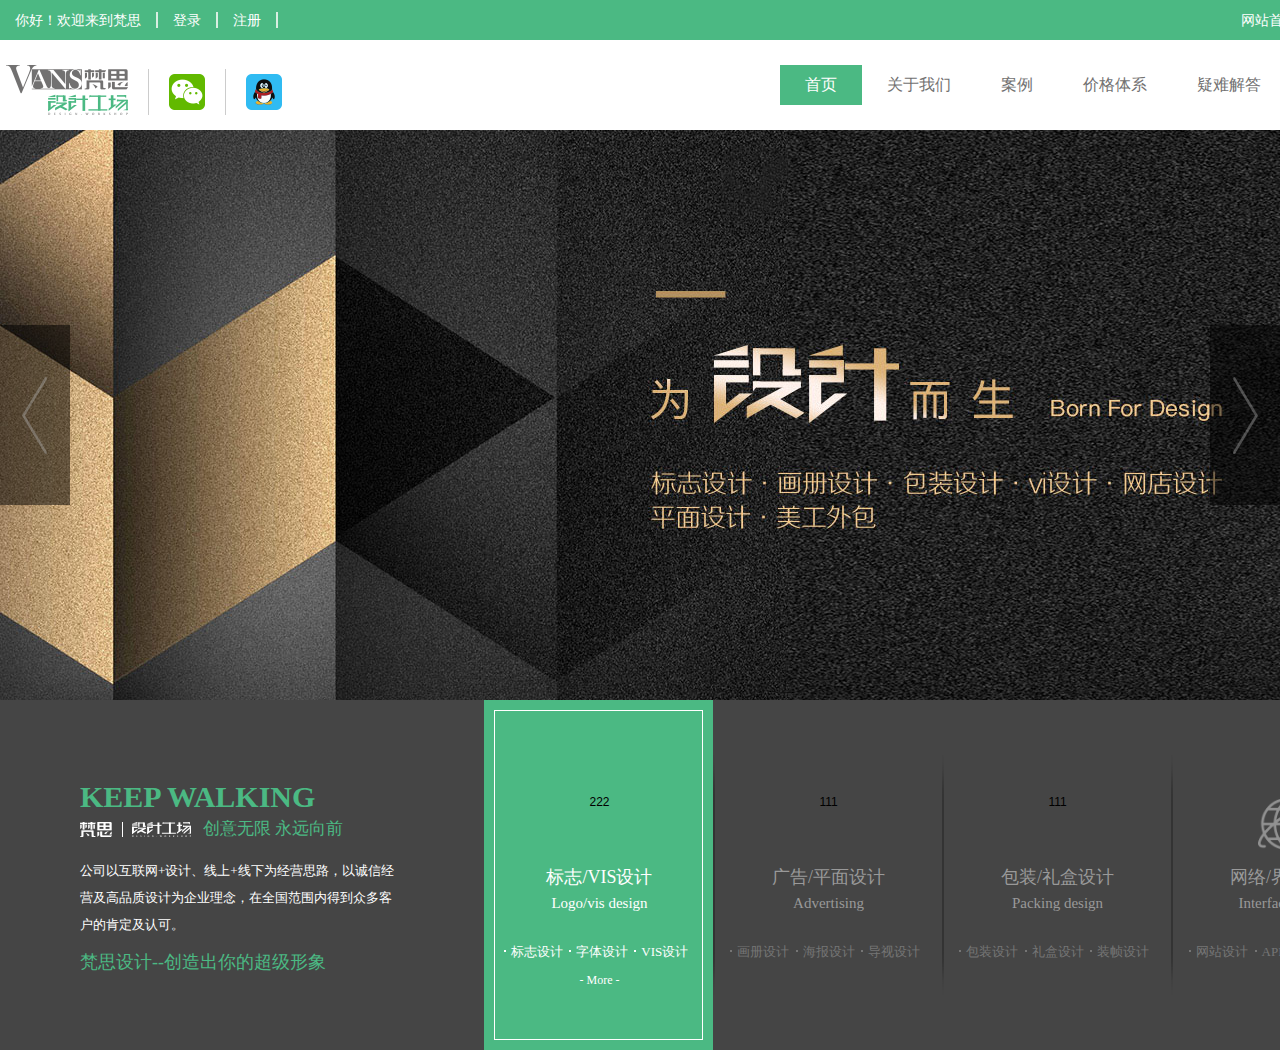
==== index.html @ ad7ba292 "2018-4-20" ====
<!DOCTYPE html>
<html lang="en">
<head>
	<meta charset="UTF-8">
	<meta name="description" content="">
	<meta name="keywords" content="">
	<meta name="author" content="云端科技 www.yunduancn.com">
	<title>梵思</title>
	<link rel="stylesheet" href="css/minireset.min.css">
	<link rel="stylesheet" href="css/font-awesome.min.css">
	<link rel="stylesheet" href="css/animate.css">
	<link rel="stylesheet" href="css/main.css">
	<script src="js/jquery-1.7.1.min.js"></script>
	<script src="js/jquery.SuperSlide.2.1.1.js"></script>
</head>
<body>
	<div class="header">
		<div class="top_bar">
			<div class="center">
				<div class="top_bar_left">
					<span>你好！欢迎来到梵思</span>
					<a href="">登录</a>
					<a href="">注册</a>
				</div>
				<div class="top_bar_right">
					<a href="">网站首页</a>
					<a href="">企业会员</a>
				</div>
			</div>
		</div>
		<div class="center" style="position: relative; overflow: visible;">
			<a href="" class="logo"></a>
			<a href="" class="contact_btn contact_weixin"><i style="background-position: -41px 0px;"></i></a>
			<div class="weixin_qrcode">
				<div class="qr_box">
					<img src="images/qr1.jpg" alt="">
					<span>微信客服</span>
				</div>
				<div class="qr_box" style="border: 0;">
					<img src="images/qr2.jpg" alt="">
					<span>官方公众号</span>
				</div>
			</div>
			<a href="tencent://message/?uin=0000000000&Site=我是中文&Menu=yes" class="contact_btn"><i style="background-position: 0px 0px;"></i></a>
			<ul class="menu">
				<li class="fir_item menu_on">
					<a href="" class="fir_link">首页</a>
					<ul class="sec_menu">
						<li class="sec_item">
							<a href="" class="sec_link">aaaa</a>
						</li>
						<li class="sec_item">
							<a href="" class="sec_link">aaaa</a>
						</li>
						<li class="sec_item">
							<a href="" class="sec_link">aaaa</a>
						</li>
						<li class="sec_item">
							<a href="" class="sec_link">aaaa</a>
						</li>
					</ul>
				</li>
				<li class="fir_item">
					<a href="" class="fir_link">关于我们</a>
					<ul class="sec_menu">
						<li class="sec_item">
							<a href="" class="sec_link">bbbb</a>
						</li>
						<li class="sec_item">
							<a href="" class="sec_link">bbbb</a>
						</li>
						<li class="sec_item">
							<a href="" class="sec_link">bbbb</a>
						</li>
						<li class="sec_item">
							<a href="" class="sec_link">bbbb</a>
						</li>
					</ul>
				</li>
				<li class="fir_item">
					<a href="" class="fir_link">案例</a>
					<ul class="sec_menu">
						<li class="sec_item">
							<a href="" class="sec_link">cccc</a>
						</li>
						<li class="sec_item">
							<a href="" class="sec_link">cccc</a>
						</li>
						<li class="sec_item">
							<a href="" class="sec_link">cccc</a>
						</li>
						<li class="sec_item">
							<a href="" class="sec_link">cccc</a>
						</li>
					</ul>
				</li>
				<li class="fir_item">
					<a href="" class="fir_link">价格体系</a>
					<ul class="sec_menu">
						<li class="sec_item">
							<a href="" class="sec_link">dddd</a>
						</li>
						<li class="sec_item">
							<a href="" class="sec_link">dddd</a>
						</li>
						<li class="sec_item">
							<a href="" class="sec_link">dddd</a>
						</li>
						<li class="sec_item">
							<a href="" class="sec_link">dddd</a>
						</li>
					</ul>
				</li>
				<li class="fir_item">
					<a href="" class="fir_link">疑难解答</a>
					<ul class="sec_menu">
						<li class="sec_item">
							<a href="" class="sec_link">eeee</a>
						</li>
						<li class="sec_item">
							<a href="" class="sec_link">eeee</a>
						</li>
						<li class="sec_item">
							<a href="" class="sec_link">eeee</a>
						</li>
						<li class="sec_item">
							<a href="" class="sec_link">eeee</a>
						</li>
					</ul>
				</li>
				<li class="fir_item">
					<a href="" class="fir_link">联系我们</a>
					<ul class="sec_menu">
						<li class="sec_item">
							<a href="" class="sec_link">ffff</a>
						</li>
						<li class="sec_item">
							<a href="" class="sec_link">ffff</a>
						</li>
						<li class="sec_item">
							<a href="" class="sec_link">ffff</a>
						</li>
						<li class="sec_item">
							<a href="" class="sec_link">ffff</a>
						</li>
					</ul>
				</li>
			</ul>
			<div class="back"></div>
		</div>
	</div>



	<div class="banner">
		<ul class="banner_slide">
			<li><a href="" style="background-image: url(images/banner1.jpg);"></a></li>
			<li><a href="" style="background-image: url(images/banner1.jpg);"></a></li>
			<li><a href="" style="background-image: url(images/banner1.jpg);"></a></li>
		</ul>
		<div class="banner_left"></div>
		<div class="banner_right"></div>
		<script>
			$('.banner').slide({
				mainCell: '.banner_slide',
				effect: 'leftLoop',
				autoPlay: true,
				prevCell: '.banner_left',
				nextCell: '.banner_right'
			})
		</script>
	</div>



	<div class="keep_walking">
		<div class="center">
			<div class="keep_walking_text">
				<div class="t1">KEEP WALKING</div>
				<img src="images/logo_small.png" alt="" class="t2">
				<div class="t3">创意无限 永远向前</div>
				<div class="t4">公司以互联网+设计、线上+线下为经营思路，以诚信经营及高品质设计为企业理念，在全国范围内得到众多客户的肯定及认可。</div>
				<div class="t5">梵思设计--创造出你的超级形象</div>
			</div>
			<ul class="four_card">
				<div class="border"></div>
				<li class="fc_on">
					<!-- icon1 放默认图标，icon2 放鼠标经过时候的图标 -->
					<div class="icon1">111</div>
					<div class="icon2">222</div>
					<div class="title_c">标志/VIS设计</div>
					<div class="title_e">Logo/vis design</div>
					<span class="text">标志设计</span>
					<span class="text">字体设计</span>
					<span class="text">VIS设计</span>
					<a href="" class="more">- More -</a>
				</li>
				<div class="border"></div>
				<li>
					<div class="icon1">111</div>
					<div class="icon2">222</div>
					<div class="title_c">广告/平面设计</div>
					<div class="title_e">Advertising</div>
					<span class="text">画册设计</span>
					<span class="text">海报设计</span>
					<span class="text">导视设计</span>
					<a href="" class="more">- More -</a>
				</li>
				<div class="border"></div>
				<li>
					<div class="icon1">111</div>
					<div class="icon2">222</div>
					<div class="title_c">包装/礼盒设计</div>
					<div class="title_e">Packing design</div>
					<span class="text">包装设计</span>
					<span class="text">礼盒设计</span>
					<span class="text">装帧设计</span>
					<a href="" class="more">- More -</a>
				</li>
				<div class="border"></div>
				<li>
					<div class="icon1" style="background-image: url(images/i4.png);"></div>
					<div class="icon2">222</div>
					<div class="title_c">网络/界面设计</div>
					<div class="title_e">Interface design</div>
					<span class="text">网站设计</span>
					<span class="text">APP设计</span>
					<span class="text">电商设计</span>
					<a href="" class="more">- More -</a>
				</li>
			</ul>
			<div class="fc_back">
				<div class="border_box"></div>
			</div>
			<script>
				function fcBack(){
					var backLeft = $('.fc_on').position().left-2;
					$('.fc_back').css({
						'left': backLeft
					});
					$('.fc_on').children('.icon1').css('display', 'none');
					$('.fc_on').children('.icon2').css('display', 'block');
					$('.fc_on').children('.text').addClass('text1').removeClass('text')
					$('.fc_on').children('.title_c,.title_e,.text1').css('color', '#fff');
				}
				$(document).ready(function() {
					fcBack();
					$('.four_card').children('li').hover(function() {
						var thisLeft = $(this).position().left-2;
						$('.fc_back').css('left', thisLeft);


						// 找到最初，去掉more
						$('.fc_on').children('.more').css('display', 'none');
						// 为当前添加more
						$(this).children('.more').addClass('animated fadeInUp').css('display', 'block');


						if ($(this).hasClass('fc_on')) {
						} else { //如果当前不是最初
							$('.fc_on').children('.text1').addClass('text').removeClass('text1');
							$('.fc_on').children('.title_c,.title_e,.text').css('color', '#999999');
							$(this).children('.text1').addClass('text').removeClass('text1');
							$(this).children('.title_c,.title_e,.text').css('color', '#fff');
							$('.fc_on').children('.icon1').css('display', 'block');
							$('.fc_on').children('.icon2').css('display', 'none');
							$(this).children('.icon1').css('display', 'none');
							$(this).children('.icon2').css('display', 'block');
						}

					}, function() {
						$(this).children('.more').css('display', 'none');
						$('.fc_on').children('.more').css('display', 'block');
						if ($(this).hasClass('fc_on')) {
						} else {
							$('.fc_on').children('.title_c,.title_e,.text').css('color', '#fff');
							$(this).children('.title_c,.title_e,.text').css('color', '#999999');
							$('.fc_on').children('.text').addClass('text1').removeClass('text')
							$(this).children('.text1').addClass('text').removeClass('text1');
						}
						$(this).children('.icon1').css('display', 'block');
						$(this).children('.icon2').css('display', 'none');
						fcBack();
					});
				});
			</script>
		</div>
	</div>





	<div class="center">
		<ul class="case">
			<li></li>
		</ul>
	</div>
	<script src="js/main.js"></script>
</body>
</html>
---- css/minireset.min.css ----
/*! minireset.css v0.0.3 | MIT License | github.com/jgthms/minireset.css */html,body,p,ol,ul,li,dl,dt,dd,blockquote,figure,fieldset,legend,textarea,pre,iframe,hr,h1,h2,h3,h4,h5,h6{margin:0;padding:0}h1,h2,h3,h4,h5,h6{font-size:100%;font-weight:normal}ul{list-style:none}button,input,select,textarea{margin:0}html{box-sizing:border-box}*,*:before,*:after{box-sizing:inherit}img,embed,iframe,object,audio,video{height:auto;max-width:100%}iframe{border:0}table{border-collapse:collapse;border-spacing:0}td,th{padding:0;text-align:left}
a {
	text-decoration: none;
	cursor: pointer;
}
input,button {
	border: 0;
	outline: none;
}
*{
	box-sizing: content-box;
}
body {
	font-family: 'Arial','Microsoft YaHei';
}
---- css/main.css ----
@charset "UTF-8";
@font-face {
  font-family: pingfang;
  src: url("../fonts/苹方黑体-准-简.ttf"); }

.center {
  width: 1400px;
  margin: 0 auto;
  overflow: hidden; }

.header {
  height: 130px; }
  .header .top_bar {
    width: 100%;
    overflow: hidden;
    background-color: #4bb983; }
    .header .top_bar .top_bar_left {
      font-size: 0;
      float: left; }
      .header .top_bar .top_bar_left span, .header .top_bar .top_bar_left a {
        font-size: 14px;
        line-height: 40px;
        color: #fff;
        padding: 0 15px;
        border-right: 2px solid #d9eee2; }
    .header .top_bar .top_bar_right {
      font-size: 0;
      float: right; }
      .header .top_bar .top_bar_right a {
        font-size: 14px;
        line-height: 40px;
        color: #fff;
        padding: 0 15px;
        border-left: 2px solid #d9eee2; }
        .header .top_bar .top_bar_right a:first-child {
          border-left: 0; }
  .header .logo {
    display: block;
    width: 122px;
    height: 50px;
    float: left;
    background-image: url(../images/logo.png);
    background-position: center 0;
    background-size: 100%;
    background-repeat: no-repeat;
    margin: 25px 20px 0 6px; }
  .header .contact_btn {
    display: block;
    float: left;
    width: 36px;
    height: 36px;
    padding: 5px 20px;
    border-left: 1px solid #cccccc;
    margin-top: 29px; }
    .header .contact_btn i {
      display: block;
      width: 36px;
      height: 36px;
      background-image: url(../images/header.png); }
  .header .weixin_qrcode {
    display: none;
    position: absolute;
    top: 105px;
    left: 169px;
    width: 314px;
    height: 180px;
    background-color: rgba(0, 0, 0, 0.3);
    overflow: hidden;
    z-index: 1; }
    .header .weixin_qrcode .qr_box {
      float: left;
      width: 126px;
      height: 165px;
      padding: 15px 15px 0;
      border-right: 1px solid #737373; }
      .header .weixin_qrcode .qr_box img {
        width: 126px;
        height: 126px;
        display: block; }
      .header .weixin_qrcode .qr_box span {
        display: block;
        width: 100%;
        height: 40px;
        font-size: 16px;
        line-height: 40px;
        color: #fff;
        text-align: center; }
  .header .menu {
    float: right;
    margin-top: 25px; }
    .header .menu .fir_item {
      float: left;
      position: relative;
      padding-bottom: 25px; }
      .header .menu .fir_item .fir_link {
        font-family: pingfang;
        display: block;
        padding: 0 25px;
        height: 40px;
        line-height: 40px;
        font-size: 16px;
        color: #727171;
        transition: all 0.3s; }
      .header .menu .fir_item .sec_menu {
        display: none;
        position: absolute;
        margin-top: 25px;
        height: 52px;
        background-color: rgba(89, 89, 89, 0.8);
        text-align: center;
        z-index: 1; }
        .header .menu .fir_item .sec_menu .sec_item {
          display: inline; }
          .header .menu .fir_item .sec_menu .sec_item .sec_link {
            font-family: pingfang;
            font-size: 14px;
            line-height: 52px;
            color: #fff;
            padding: 0 15px;
            transition: all 0.3s; }
            .header .menu .fir_item .sec_menu .sec_item .sec_link:hover {
              color: #4bb983; }
      .header .menu .fir_item:hover .sec_menu {
        display: block; }
    .header .menu .menu_on .fir_link {
      color: #fff;
      transition: all 0.3s; }
  .header .back {
    position: absolute;
    height: 40px;
    top: 25px;
    z-index: -1;
    background-color: #4bb983;
    transition: all 0.3s; }

.banner {
  width: 100%;
  position: relative;
  height: 570px; }
  .banner a {
    display: block;
    width: 100%;
    height: 570px;
    background-position: center 0;
    background-repeat: no-repeat; }
  .banner .banner_left, .banner .banner_right {
    width: 70px;
    height: 180px;
    background-image: url(../images/banner_arrows.png);
    position: absolute;
    top: 195px;
    cursor: pointer; }
  .banner .banner_left {
    background-position: 0px 0px;
    left: 0; }
    .banner .banner_left:hover {
      background-position: -75px 0px; }
  .banner .banner_right {
    background-position: -150px 0px;
    right: 0; }
    .banner .banner_right:hover {
      background-position: -225px 0px; }

.keep_walking {
  width: 100%;
  height: 350px;
  background-color: #333333; }
  .keep_walking .center {
    height: 350px;
    background-color: #454545;
    position: relative; }
    .keep_walking .center .keep_walking_text {
      width: 322px;
      padding: 0 80px;
      height: 100%;
      overflow: hidden;
      float: left; }
      .keep_walking .center .keep_walking_text .t1 {
        font-size: 30px;
        color: #4bb983;
        font-family: pingfang;
        font-weight: bold;
        line-height: 32px;
        margin-top: 81px;
        float: left; }
      .keep_walking .center .keep_walking_text .t2 {
        display: block;
        float: left;
        margin-top: 9px;
        width: 111px;
        height: 15px; }
      .keep_walking .center .keep_walking_text .t3 {
        float: left;
        font-size: 17px;
        margin: 7px 0 0 12px;
        color: #4bb983;
        font-family: pingfang;
        line-height: 17px; }
      .keep_walking .center .keep_walking_text .t4 {
        float: left;
        font-family: pingfang;
        font-size: 13px;
        line-height: 27px;
        color: #fff;
        margin-top: 20px; }
      .keep_walking .center .keep_walking_text .t5 {
        float: left;
        font-size: 18px;
        line-height: 18px;
        color: #4bb983;
        font-family: pingfang;
        margin-top: 15px; }
    .keep_walking .center .four_card {
      float: right; }
      .keep_walking .center .four_card .border {
        width: 2px;
        height: 350px;
        float: left;
        background: url(../images/border.png) 0 center no-repeat; }
      .keep_walking .center .four_card li {
        float: left;
        height: 350px;
        width: 227px;
        padding-left: 2px;
        margin-left: -2px;
        text-align: center;
        overflow: hidden;
        position: relative;
        z-index: 1;
        transition: all 0.3s; }
        .keep_walking .center .four_card li .icon1 {
          display: block;
          width: 58px;
          height: 58px;
          margin: 95px auto 0;
          background-size: 58px;
          background-repeat: no-repeat;
          background-position: center; }
        .keep_walking .center .four_card li .icon2 {
          display: none;
          width: 58px;
          height: 58px;
          margin: 95px auto 0;
          background-size: 58px;
          background-repeat: no-repeat;
          background-position: center; }
        .keep_walking .center .four_card li .title_c {
          font-family: pingfang;
          font-size: 18px;
          line-height: 18px;
          margin-top: 15px;
          text-align: center;
          color: #999999;
          transition: all 0.3s; }
        .keep_walking .center .four_card li .title_e {
          font-family: pingfang;
          font-size: 15px;
          line-height: 15px;
          margin-top: 10px;
          text-align: center;
          color: #999999;
          transition: all 0.3s; }
        .keep_walking .center .four_card li .text {
          display: inline-block;
          padding: 0 5px;
          color: #757575;
          font-family: pingfang;
          font-size: 13px;
          line-height: 13px;
          margin-top: 34px;
          position: relative;
          transition: all 0.3s; }
          .keep_walking .center .four_card li .text:before {
            content: '';
            position: absolute;
            width: 2px;
            height: 2px;
            background-color: #757575;
            top: 5px;
            left: -2px;
            transition: all 0.3s; }
        .keep_walking .center .four_card li .text1 {
          display: inline-block;
          padding: 0 5px;
          color: #757575;
          font-family: pingfang;
          font-size: 13px;
          line-height: 13px;
          margin-top: 34px;
          position: relative;
          transition: all 0.3s; }
          .keep_walking .center .four_card li .text1:before {
            content: '';
            position: absolute;
            width: 2px;
            height: 2px;
            background-color: #fff;
            top: 5px;
            left: -2px;
            transition: all 0.3s; }
        .keep_walking .center .four_card li .more {
          display: none;
          font-family: pingfang;
          font-size: 12px;
          line-height: 12px;
          color: #fff;
          margin-top: 15px;
          position: relative;
          z-index: 2; }
        .keep_walking .center .four_card li:hover {
          background-image: none; }
          .keep_walking .center .four_card li:hover .title_c, .keep_walking .center .four_card li:hover .title_e, .keep_walking .center .four_card li:hover .text {
            color: #fff; }
          .keep_walking .center .four_card li:hover .text:before {
            background-color: #fff; }
      .keep_walking .center .four_card .fc_on .icon1 {
        display: none; }
      .keep_walking .center .four_card .fc_on .icon2 {
        display: block; }
      .keep_walking .center .four_card .fc_on .more {
        display: block; }
    .keep_walking .center .fc_back {
      position: absolute;
      width: 229px;
      top: 0;
      height: 350px;
      background-color: #4bb983;
      z-index: 0;
      transition: all 0.3s; }
      .keep_walking .center .fc_back .border_box {
        width: 207px;
        height: 328px;
        position: absolute;
        top: 10px;
        left: 10px;
        border: 1px solid #fff;
        transition: all 0.3s;
        z-index: 1; }
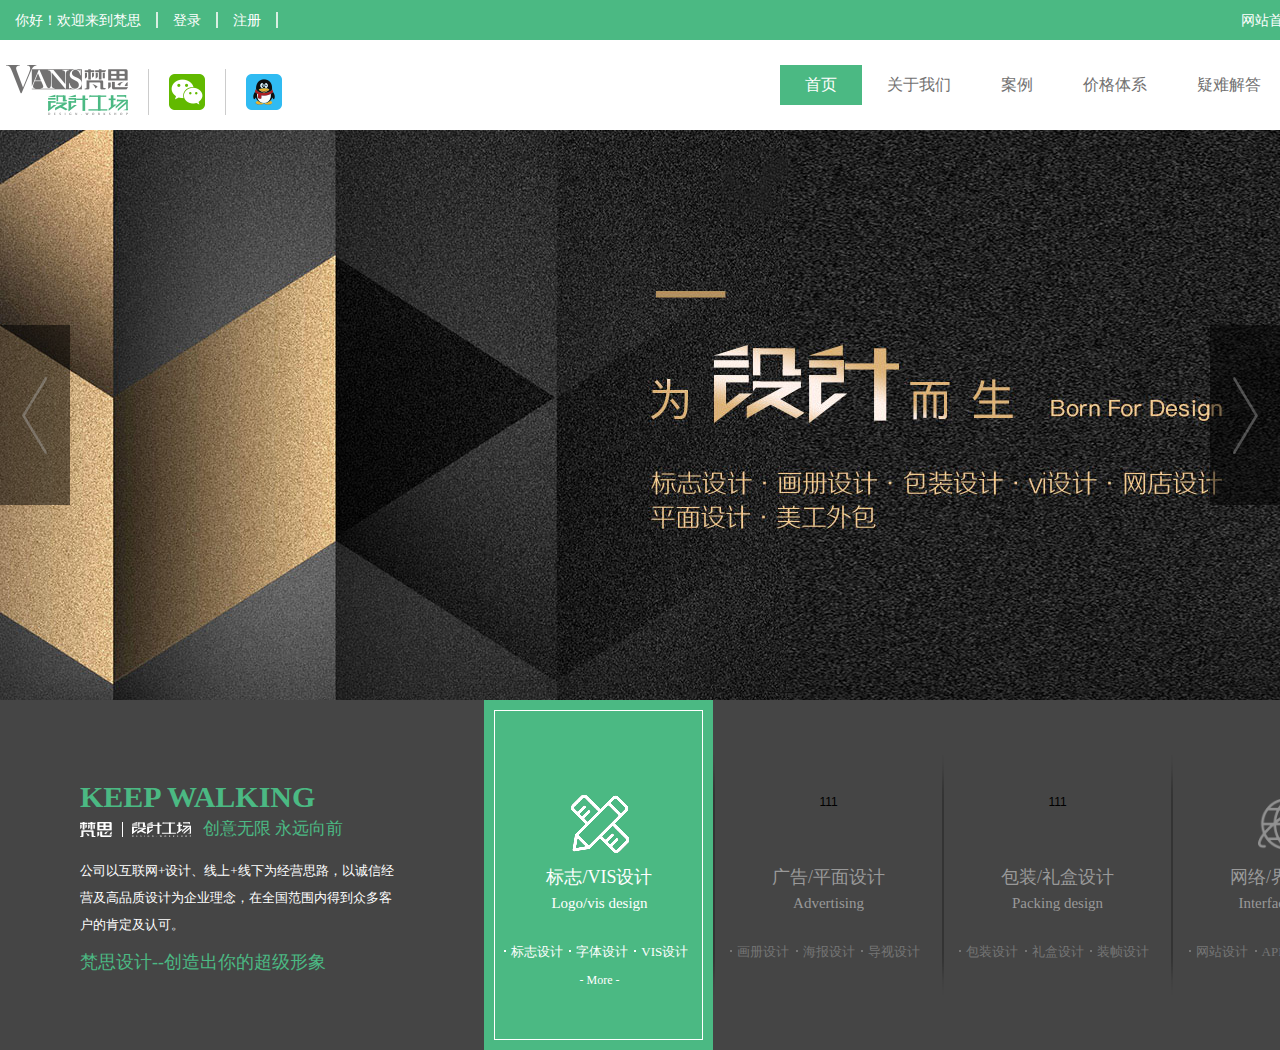
==== commit 3ee8ea30: "2018-4-20" ====
--- a/index.html
+++ b/index.html
@@ -187,7 +187,7 @@
 				<li class="fc_on">
 					<!-- icon1 放默认图标，icon2 放鼠标经过时候的图标 -->
 					<div class="icon1">111</div>
-					<div class="icon2">222</div>
+					<div class="icon2" style="background-image: url(images/i1Hover.png);"></div>
 					<div class="title_c">标志/VIS设计</div>
 					<div class="title_e">Logo/vis design</div>
 					<span class="text">标志设计</span>
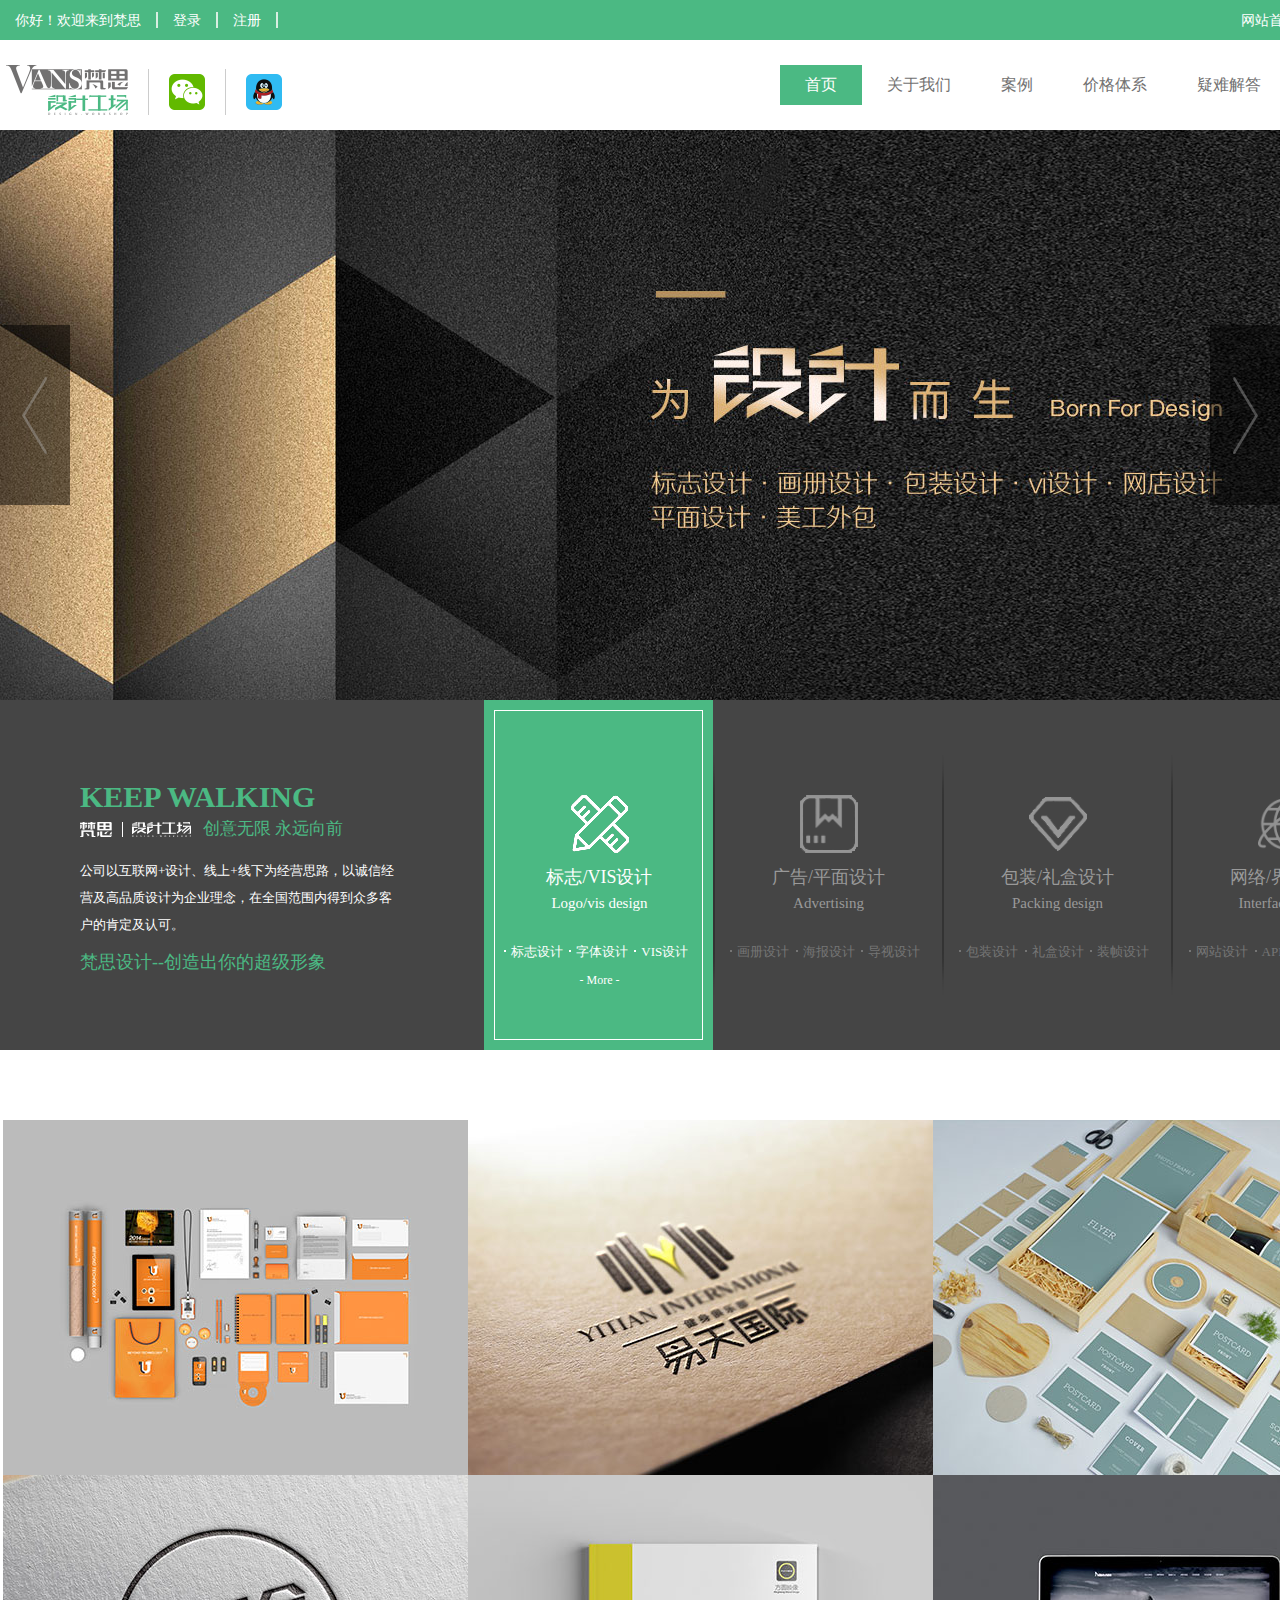
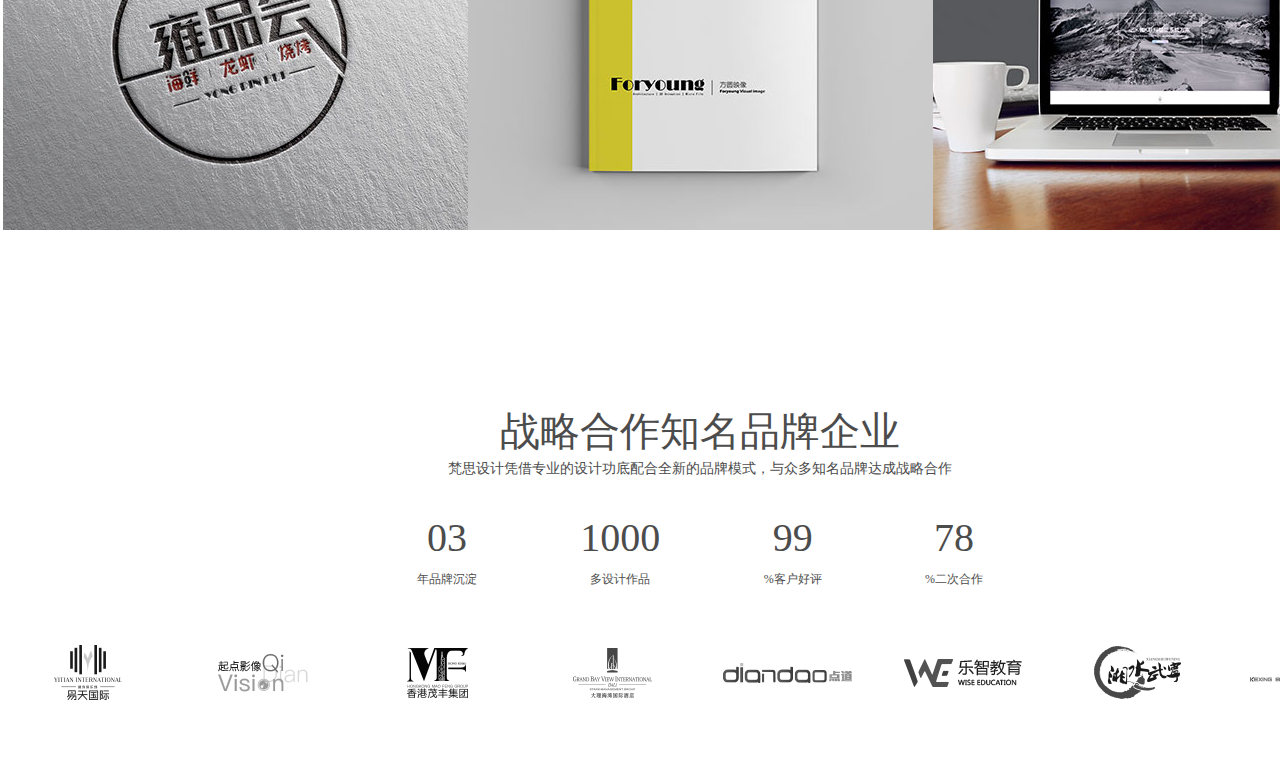
==== commit 72da186b: "2018-4-20" ====
--- a/index.html
+++ b/index.html
@@ -186,7 +186,7 @@
 				<div class="border"></div>
 				<li class="fc_on">
 					<!-- icon1 放默认图标，icon2 放鼠标经过时候的图标 -->
-					<div class="icon1">111</div>
+					<div class="icon1" style="background-image: url(images/i1.png);"></div>
 					<div class="icon2" style="background-image: url(images/i1Hover.png);"></div>
 					<div class="title_c">标志/VIS设计</div>
 					<div class="title_e">Logo/vis design</div>
@@ -197,8 +197,8 @@
 				</li>
 				<div class="border"></div>
 				<li>
-					<div class="icon1">111</div>
-					<div class="icon2">222</div>
+					<div class="icon1" style="background-image: url(images/i2.png);"></div>
+					<div class="icon2" style="background-image: url(images/i2Hover.png);"></div>
 					<div class="title_c">广告/平面设计</div>
 					<div class="title_e">Advertising</div>
 					<span class="text">画册设计</span>
@@ -208,8 +208,8 @@
 				</li>
 				<div class="border"></div>
 				<li>
-					<div class="icon1">111</div>
-					<div class="icon2">222</div>
+					<div class="icon1" style="background-image: url(images/i3.png);"></div>
+					<div class="icon2" style="background-image: url(images/i3Hover.png);"></div>
 					<div class="title_c">包装/礼盒设计</div>
 					<div class="title_e">Packing design</div>
 					<span class="text">包装设计</span>
@@ -220,7 +220,7 @@
 				<div class="border"></div>
 				<li>
 					<div class="icon1" style="background-image: url(images/i4.png);"></div>
-					<div class="icon2">222</div>
+					<div class="icon2" style="background-image: url(images/i4Hover.png);"></div>
 					<div class="title_c">网络/界面设计</div>
 					<div class="title_e">Interface design</div>
 					<span class="text">网站设计</span>
@@ -293,9 +293,196 @@
 
 	<div class="center">
 		<ul class="case">
-			<li></li>
+			<li class="case_item">
+				<a href="" class="case_link" style="background-image: url(images/case1.jpg);"></a>
+				<div class="cover">
+					<div class="cover_logo" style="background-image: url(images/caseLogo2.png);"></div>
+					<ul class="tag_box">
+						<li><a href="">健身</a></li>
+						<li><a href="">现代</a></li>
+						<li><a href="">现代</a></li>
+						<li><a href="">LOGO</a></li>
+						<li><a href="">2017</a></li>
+					</ul>
+					<a href="" class="name">易天国际品牌LOGO设计</a>
+				</div>
+			</li>
+			<li class="case_item">
+				<a href="" class="case_link" style="background-image: url(images/case2.jpg);"></a>
+				<div class="cover">
+					<div class="cover_logo" style="background-image: url(images/caseLogo2.png);"></div>
+					<ul class="tag_box">
+						<li><a href="">健身</a></li>
+						<li><a href="">现代</a></li>
+						<li><a href="">LOGO</a></li>
+						<li><a href="">2017</a></li>
+					</ul>
+					<a href="" class="name">易天国际品牌LOGO设计</a>
+				</div>
+			</li>
+			<li class="case_item">
+				<a href="" class="case_link" style="background-image: url(images/case3.jpg);"></a>
+				<div class="cover">
+					<div class="cover_logo" style="background-image: url(images/caseLogo2.png);"></div>
+					<ul class="tag_box">
+						<li><a href="">健身</a></li>
+						<li><a href="">现代</a></li>
+						<li><a href="">LOGO</a></li>
+						<li><a href="">2017</a></li>
+					</ul>
+					<a href="" class="name">易天国际品牌LOGO设计</a>
+				</div>
+			</li>
+			<li class="case_item">
+				<a href="" class="case_link" style="background-image: url(images/case4.jpg);"></a>
+				<div class="cover">
+					<div class="cover_logo" style="background-image: url(images/caseLogo2.png);"></div>
+					<ul class="tag_box">
+						<li><a href="">健身</a></li>
+						<li><a href="">现代</a></li>
+						<li><a href="">LOGO</a></li>
+						<li><a href="">2017</a></li>
+					</ul>
+					<a href="" class="name">易天国际品牌LOGO设计</a>
+				</div>
+			</li>
+			<li class="case_item">
+				<a href="" class="case_link" style="background-image: url(images/case5.jpg);"></a>
+				<div class="cover">
+					<div class="cover_logo" style="background-image: url(images/caseLogo2.png);"></div>
+					<ul class="tag_box">
+						<li><a href="">健身</a></li>
+						<li><a href="">现代</a></li>
+						<li><a href="">LOGO</a></li>
+						<li><a href="">2017</a></li>
+					</ul>
+					<a href="" class="name">易天国际品牌LOGO设计</a>
+				</div>
+			</li>
+			<li class="case_item">
+				<a href="" class="case_link" style="background-image: url(images/case6.jpg);"></a>
+				<div class="cover">
+					<div class="cover_logo" style="background-image: url(images/caseLogo2.png);"></div>
+					<ul class="tag_box">
+						<li><a href="">健身</a></li>
+						<li><a href="">现代</a></li>
+						<li><a href="">LOGO</a></li>
+						<li><a href="">2017</a></li>
+					</ul>
+					<a href="" class="name">易天国际品牌LOGO设计</a>
+				</div>
+			</li>
 		</ul>
 	</div>
+	<script src="js/cover.js"></script>
+	<script>
+		$(document).ready(function(direction) {
+			var DIR_POS = {
+				left: {
+					top: '0',
+					left: '-100%'
+				},
+				right: {
+					top: '0',
+					left: '100%'
+				},
+				bottom: {
+					top: '100%',
+					left: '0'
+				},
+				top: {
+					top: '-100%',
+					left: '0'
+				}
+			};
+
+			$('.case_item').each(function () {
+				new MouseDirection(this, {
+					enter: function ($element, dir) {
+						//每次进入前先把.trans类移除掉，以免后面调整位置的时候也产生过渡效果
+						var $content = $element.find('.cover').removeClass('trans');
+
+						//调整位置
+						$content.css(DIR_POS[dir]);
+
+						//reflow
+						$content[0].offsetWidth;
+
+						//启用过渡
+						$content.addClass('trans');
+
+						//滑入
+						$content.css({left: '0', top: '0'});
+					},
+					leave: function ($element, dir) {
+						$element.find('.cover').css(DIR_POS[dir]);
+					}
+				});
+			});
+		});
+	</script>
+
+
+
+
+	<div class="center cooperation">
+		<div class="title_c">战略合作知名品牌企业</div>
+		<div class="title_sub">梵思设计凭借专业的设计功底配合全新的品牌模式，与众多知名品牌达成战略合作</div>
+		<ul class="num">
+			<li>
+				<div class="num_big">0<span class="counter">3</span></div>
+				<div class="num_title">年品牌沉淀</div>
+			</li>
+			<li>
+				<div class="num_big counter">1000</div>
+				<div class="num_title">多设计作品</div>
+			</li>
+			<li>
+				<div class="num_big counter">99</div>
+				<div class="num_title">%客户好评</div>
+			</li>
+			<li>
+				<div class="num_big counter">78</div>
+				<div class="num_title">%二次合作</div>
+			</li>
+		</ul>
+		<script src="js/jquery.countup.min.js"></script>
+		<script>
+			$('.counter').countUp({
+				time: 700
+			});
+		</script>
+		<ul class="cooperation_slide">
+			<li><a href="" style="background-image: url(images/l1.png);"></a></li>
+			<li><a href="" style="background-image: url(images/l2.png);"></a></li>
+			<li><a href="" style="background-image: url(images/l3.png);"></a></li>
+			<li><a href="" style="background-image: url(images/l4.png);"></a></li>
+			<li><a href="" style="background-image: url(images/l5.png);"></a></li>
+			<li><a href="" style="background-image: url(images/l6.png);"></a></li>
+			<li><a href="" style="background-image: url(images/l7.png);"></a></li>
+			<li><a href="" style="background-image: url(images/l8.png);"></a></li>
+			<li><a href="" style="background-image: url(images/l5.png);"></a></li>
+			<li><a href="" style="background-image: url(images/l6.png);"></a></li>
+		</ul>
+		<i class="cs_left fa fa-angle-left" aria-hidden="true"></i>
+		<i class="cs_right fa fa-angle-right" aria-hidden="true"></i>
+		<script>
+			$('.cooperation').slide({
+				mainCell: '.cooperation_slide',
+				effect: 'leftLoop',
+				autoPlay: true,
+				vis: 8,
+				prevCell: '.cs_left',
+				nextCell: '.cs_right'
+			})
+		</script>
+	</div>
+
+
+
+
+
+
 	<script src="js/main.js"></script>
 </body>
 </html>--- a/css/main.css
+++ b/css/main.css
@@ -336,3 +336,150 @@
         border: 1px solid #fff;
         transition: all 0.3s;
         z-index: 1; }
+
+.trans {
+  transition: all .3s;
+  backface-visibility: hidden; }
+
+.case {
+  width: 1395px;
+  height: 710px;
+  margin: 70px auto; }
+  .case .case_item {
+    width: 465px;
+    height: 355px;
+    float: left;
+    position: relative;
+    overflow: hidden; }
+    .case .case_item .case_link {
+      display: block;
+      width: 465px;
+      height: 355px;
+      background-size: 465px 355px;
+      background-repeat: no-repeat;
+      background-position: center;
+      position: relative;
+      z-index: 0; }
+    .case .case_item .cover {
+      position: absolute;
+      z-index: 1;
+      top: -100%;
+      left: -100%;
+      display: block;
+      width: 465px;
+      height: 355px;
+      background-color: rgba(0, 0, 0, 0.4); }
+      .case .case_item .cover .cover_logo {
+        width: 123px;
+        height: 42px;
+        background-position: center;
+        background-repeat: no-repeat;
+        background-size: auto 42px;
+        margin: 123px 0 0 120px;
+        float: left; }
+      .case .case_item .cover .tag_box {
+        width: 120px;
+        height: 42px;
+        padding-left: 3px;
+        border-left: 1px solid #b2b2b2;
+        float: left;
+        margin-top: 123px;
+        margin-left: 10px; }
+        .case .case_item .cover .tag_box li {
+          float: left;
+          margin-left: 6px;
+          margin-bottom: 6px; }
+          .case .case_item .cover .tag_box li a {
+            padding: 0 5px;
+            font-family: pingfang;
+            font-size: 11px;
+            line-height: 17px;
+            height: 17px;
+            background-color: #b2b2b2;
+            color: #000;
+            border-radius: 3px; }
+            .case .case_item .cover .tag_box li a:hover {
+              color: #fff;
+              background-color: #4bb983; }
+      .case .case_item .cover .name {
+        float: left;
+        width: 400px;
+        border-top: 1px solid #b2b2b2;
+        margin: 30px 32.5px 0;
+        text-align: center;
+        font-family: pingfang;
+        font-size: 20px;
+        line-height: 50px;
+        color: #fff; }
+        .case .case_item .cover .name:hover {
+          color: #4bb983; }
+
+.cooperation {
+  margin-top: 112px;
+  position: relative;
+  overflow: visible; }
+  .cooperation .title_c {
+    font-size: 40px;
+    line-height: 40px;
+    color: #4c4c4c;
+    text-align: center;
+    font-family: pingfang; }
+  .cooperation .title_sub {
+    font-size: 14px;
+    line-height: 14px;
+    color: #4c4c4c;
+    text-align: center;
+    margin-top: 10px;
+    font-family: pingfang; }
+  .cooperation .num {
+    text-align: center;
+    margin-top: 42px; }
+    .cooperation .num li {
+      display: inline-block;
+      margin: 0 50px; }
+      .cooperation .num li .num_big {
+        font-size: 40px;
+        line-height: 40px;
+        font-family: pingfang;
+        text-align: center;
+        color: #4c4c4c; }
+      .cooperation .num li .num_title {
+        font-size: 12px;
+        line-height: 12px;
+        color: #4c4c4c;
+        font-family: pingfang;
+        margin-top: 15px; }
+  .cooperation .cooperation_slide {
+    height: 173px; }
+    .cooperation .cooperation_slide li {
+      float: left; }
+      .cooperation .cooperation_slide li a {
+        display: block;
+        width: 175px;
+        height: 173px;
+        background-position: center;
+        background-repeat: no-repeat;
+        -webkit-filter: grayscale(100%);
+        /* Chrome, Safari, Opera */
+        filter: grayscale(100%);
+        transition: all 0.3s; }
+      .cooperation .cooperation_slide li:hover a {
+        -webkit-filter: grayscale(0%);
+        /* Chrome, Safari, Opera */
+        filter: grayscale(0%); }
+  .cooperation .cs_left, .cooperation .cs_right {
+    position: absolute;
+    bottom: 74px;
+    display: block;
+    font-size: 24px;
+    line-height: 24px;
+    width: 14px;
+    height: 24px;
+    color: #b7b7b7;
+    cursor: pointer; }
+    .cooperation .cs_left:hover, .cooperation .cs_right:hover {
+      color: #4bb983; }
+  .cooperation .cs_left {
+    left: -14px; }
+  .cooperation .cs_right {
+    right: -14px; }
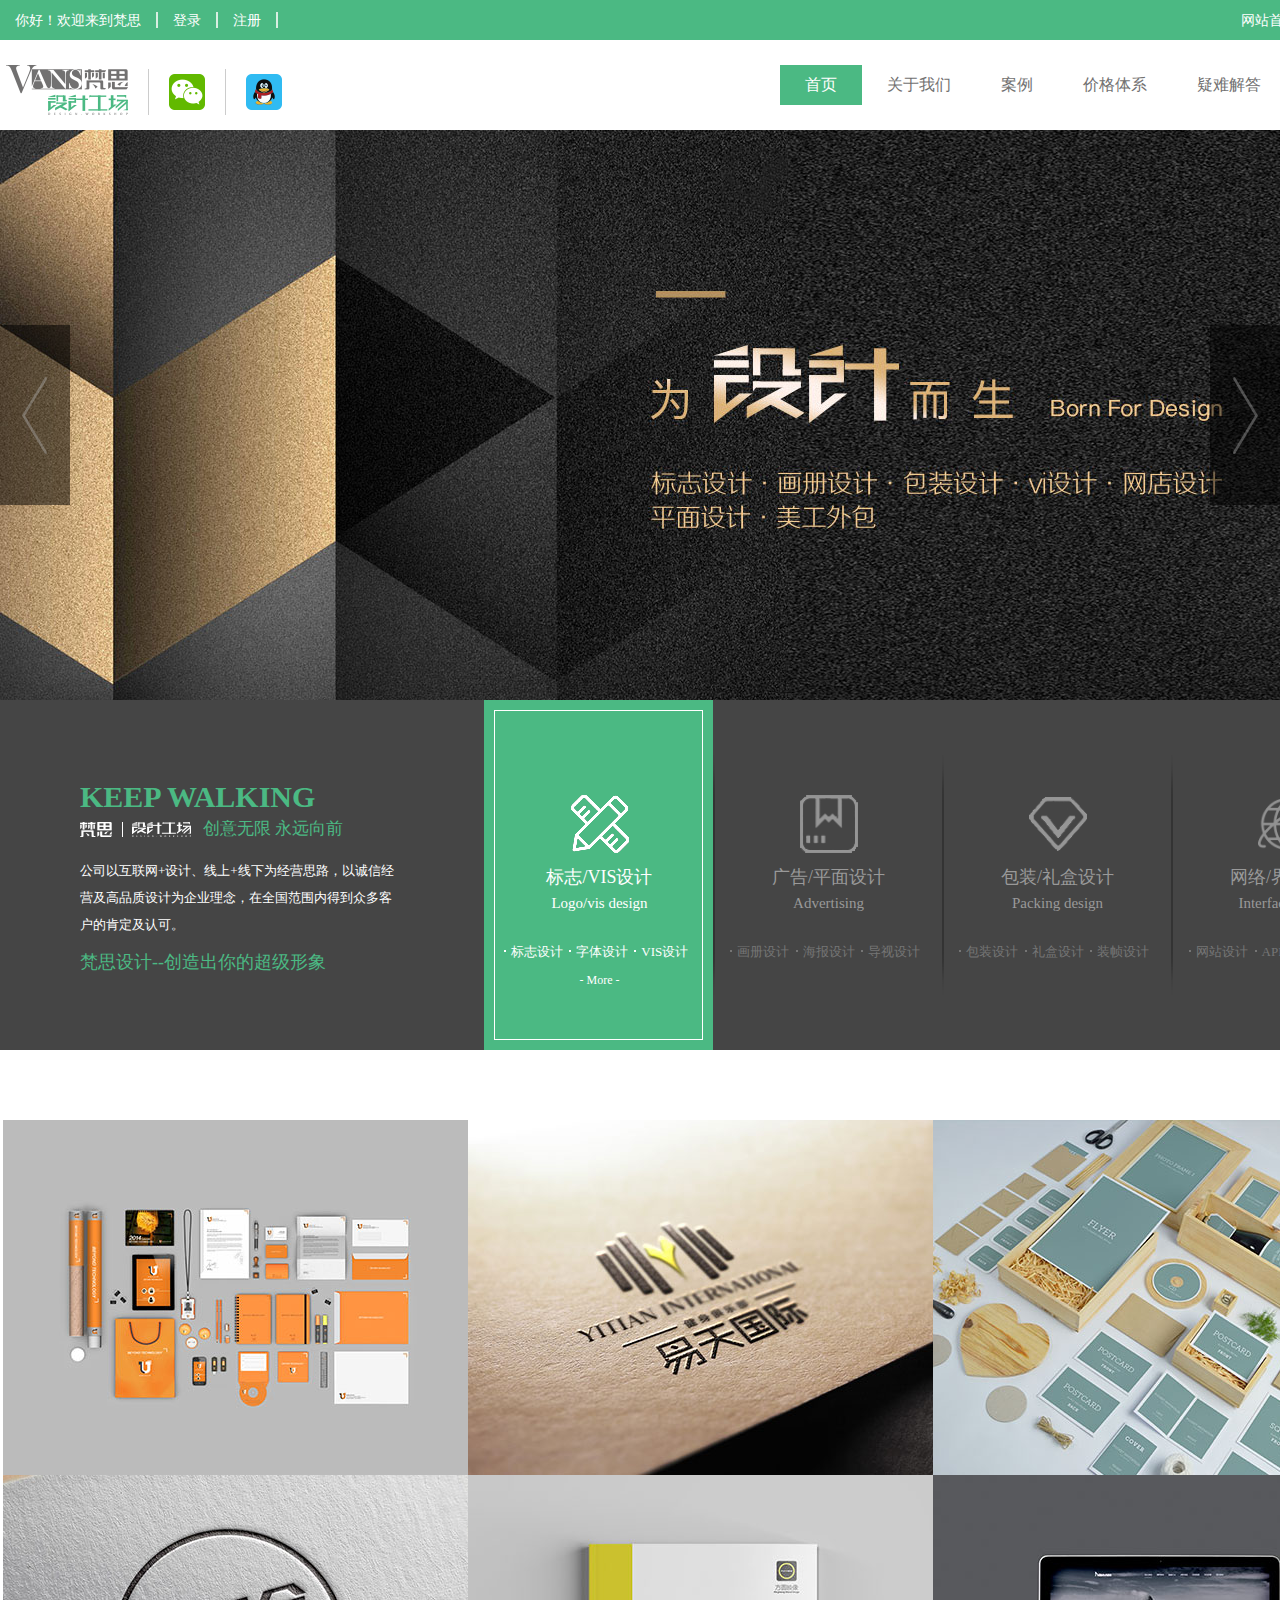
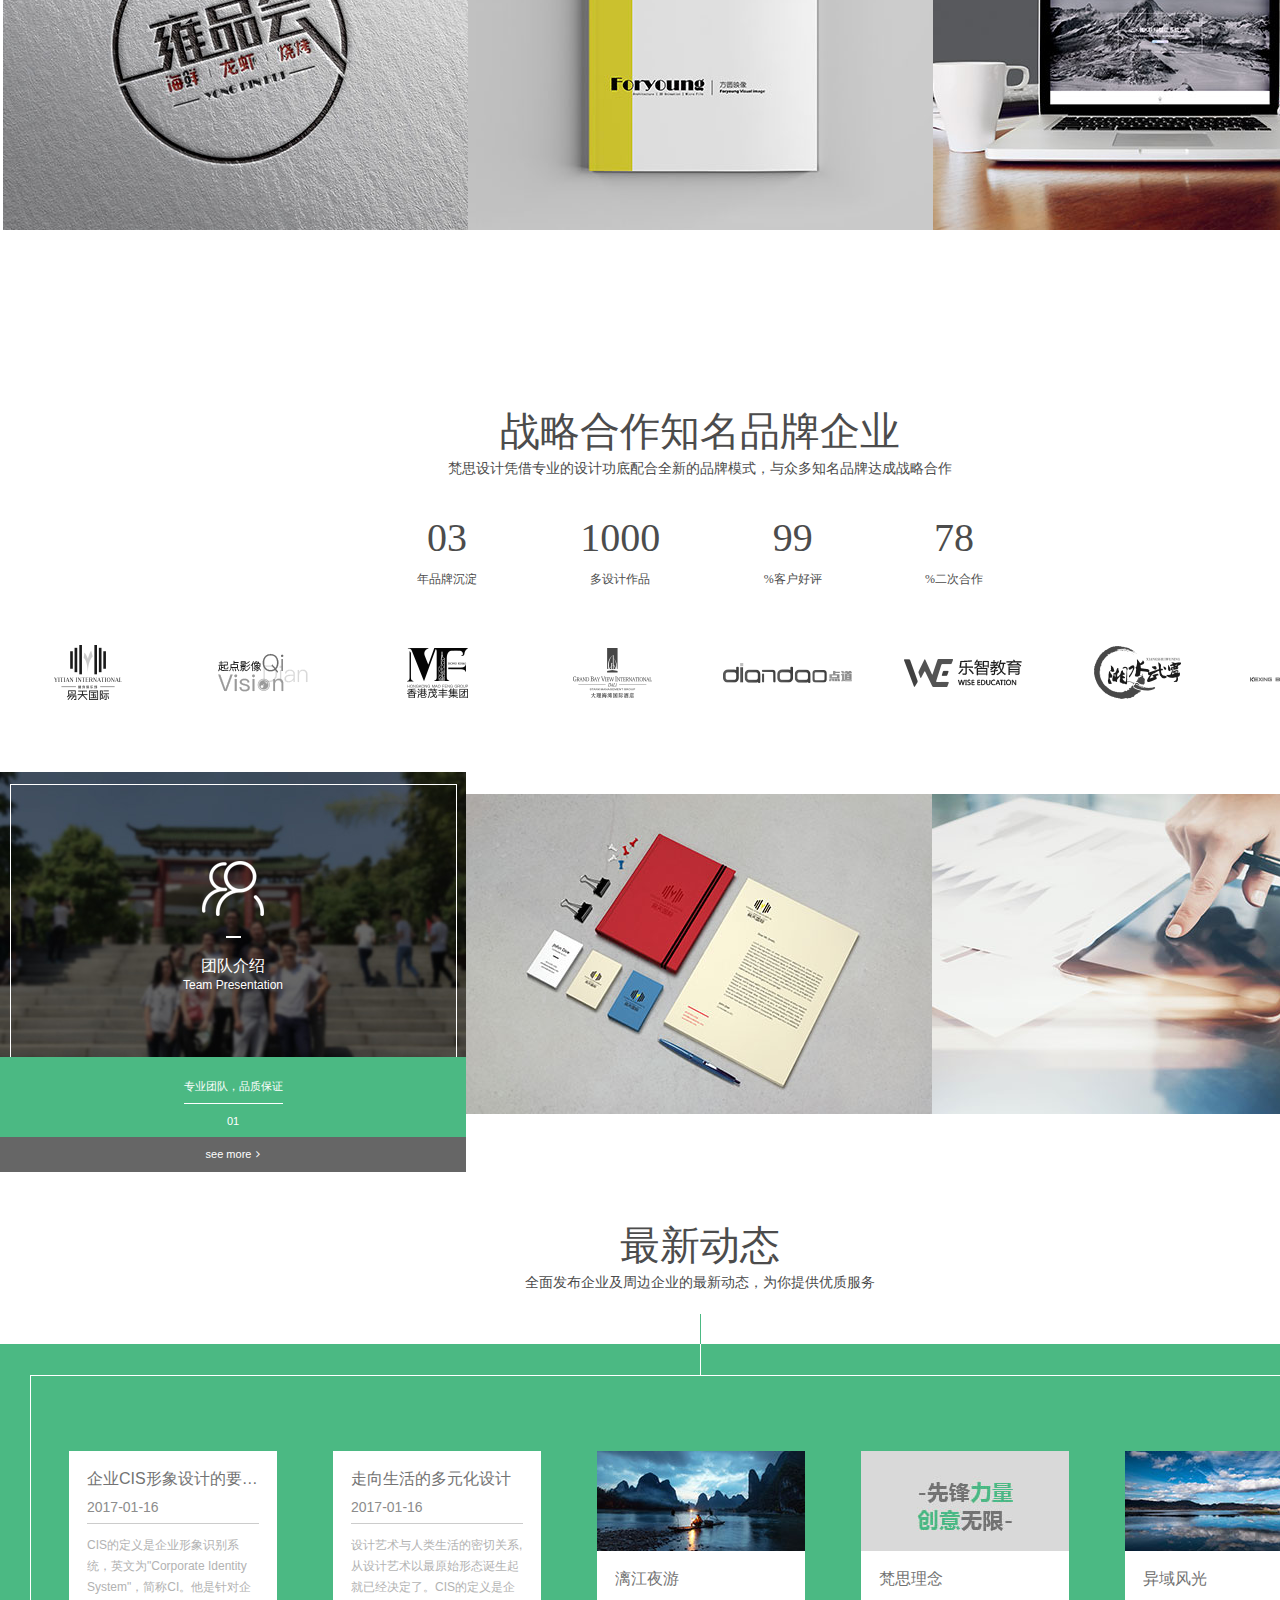
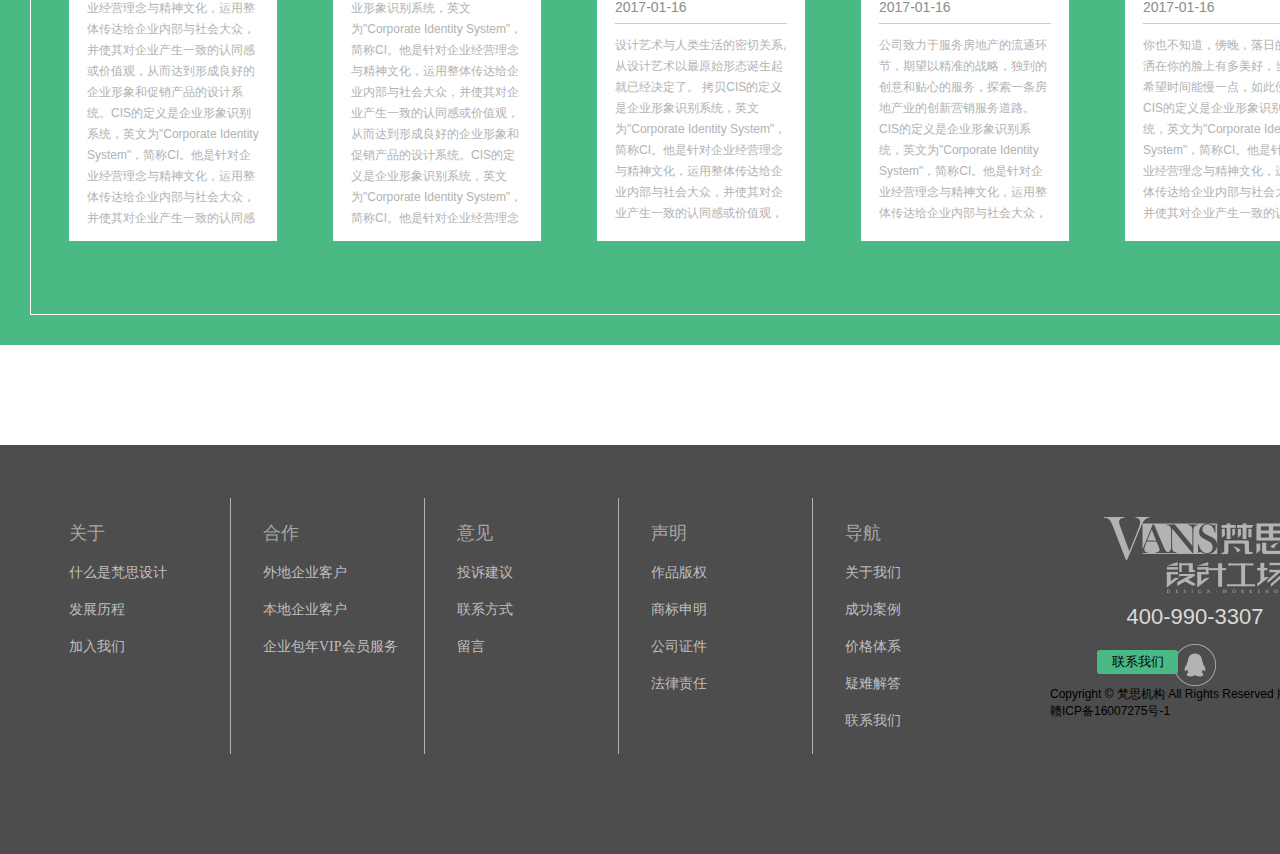
==== commit 8e2d4cb2: "2018-4-23" ====
--- a/index.html
+++ b/index.html
@@ -461,7 +461,7 @@
 			<li><a href="" style="background-image: url(images/l6.png);"></a></li>
 			<li><a href="" style="background-image: url(images/l7.png);"></a></li>
 			<li><a href="" style="background-image: url(images/l8.png);"></a></li>
-			<li><a href="" style="background-image: url(images/l5.png);"></a></li>
+			<li><a href="" style="background-image: url(images/l7.png);"></a></li>
 			<li><a href="" style="background-image: url(images/l6.png);"></a></li>
 		</ul>
 		<i class="cs_left fa fa-angle-left" aria-hidden="true"></i>
@@ -479,10 +479,206 @@
 	</div>
 
 
-
-
-
-
+	<div class="tsc">
+		<div class="center">
+			<!--
+			data-bgi		高斯模糊+黑色60%透明度 处理后的图片路径
+			data-icon-bgi	小图标路径
+			data-icon-tc	图标下面的中文标题
+			data-icon-te	图标下面的英文标题
+			data-text-tc	绿框中的中文
+			data-text-num	绿框中的数字
+			data-link		see more 的链接
+			-->
+			<div class="tsc_item team" style="background-image: url(images/tsc1.jpg);"
+			data-bgi="url(images/tsc1h.jpg)"
+			data-icon-bgi="url(images/team.png)"
+			data-icon-tc="团队介绍"
+			data-icon-te="Team Presentation"
+			data-text-tc="专业团队，品质保证"
+			data-text-num="01"
+			data-link="http://www.baidu.com"></div>
+
+			<div class="tsc_item service" style="background-image: url(images/tsc2.jpg);"
+			data-bgi="url(images/tsc2h.jpg)"
+			data-icon-bgi="url(images/team.png)"
+			data-icon-tc="服务"
+			data-icon-te="service"
+			data-text-tc="服务服务，服务服务"
+			data-text-num="02"
+			data-link="http://www.taobao.com"></div>
+
+			<div class="tsc_item contact" style="background-image: url(images/tsc3.jpg);"
+			data-bgi="url(images/tsc3h.jpg)"
+			data-icon-bgi="url(images/team.png)"
+			data-icon-tc="联系"
+			data-icon-te="contact"
+			data-text-tc="联系联系，联系联系"
+			data-text-num="03"
+			data-link="http://www.jd.com"></div>
+			<div class="tsc_box">
+				<div class="zz" style="background-image: url(images/tsc1h.jpg);">
+					<div class="icon_box">
+						<div class="icon" style="background-image: url(images/team.png);"></div>
+						<div class="wl"></div>
+						<div class="icon_tc">团队介绍</div>
+						<div class="icon_te">Team Presentation</div>
+					</div>
+				</div>
+				<div class="text_box">
+					<div class="text_tc">专业团队，品质保证</div>
+					<div class="text_num">01</div>
+				</div>
+				<div class="see_more">
+					<a href="" class="see_more_link">see more<i class="fa fa-angle-right" aria-hidden="true"></i></a>
+				</div>
+			</div>
+			<script>
+				$(document).ready(function() {
+					var oldLink = $('.team').attr('data-link');
+					$('.tsc_box').find('.see_more_link').attr('href', oldLink);
+				});
+				$('.tsc_item').hover(function() {
+					var tscLeft = $(this).position().left;
+					$('.tsc_box').css('left', tscLeft);
+					var dataBgi = $(this).attr('data-bgi');
+					$('.tsc_box').find('.zz').css('background-image', dataBgi);
+					var dataIconBgi = $(this).attr('data-icon-bgi');
+					$('.tsc_box').find('.icon').css('background-image', dataIconBgi);
+					var dataIconTc = $(this).attr('data-icon-tc');
+					$('.tsc_box').find('.icon_tc').text(dataIconTc);
+					var dataIconTe = $(this).attr('data-icon-te');
+					$('.tsc_box').find('.icon_te').text(dataIconTe);
+					var dataTextTc = $(this).attr('data-text-tc');
+					$('.tsc_box').find('.text_tc').text(dataTextTc);
+					var dataTextNum = $(this).attr('data-text-num');
+					$('.tsc_box').find('.text_num').text(dataTextNum);
+					var dataLink = $(this).attr('data-link');
+					$('.tsc_box').find('.see_more_link').attr('href', dataLink);;
+				}, function() {
+				});
+			</script>
+		</div>
+	</div>
+
+
+
+	<div class="dynamic center">
+		<div class="title_c">最新动态</div>
+		<div class="title_sub">全面发布企业及周边企业的最新动态，为你提供优质服务</div>
+		<div class="dynamic_box">
+			<ul class="main_box">
+				<li>
+					<img src="" alt="">
+					<div class="item">
+						<a href="" class="dynamic_title">企业CIS形象设计的要点和基本知识</a>
+						<div class="dynamic_date">2017-01-16</div>
+						<div class="dynamic_text">CIS的定义是企业形象识别系统，英文为"Corporate Identity System"，简称CI。他是针对企业经营理念与精神文化，运用整体传达给企业内部与社会大众，并使其对企业产生一致的认同感或价值观，从而达到形成良好的企业形象和促销产品的设计系统。CIS的定义是企业形象识别系统，英文为"Corporate Identity System"，简称CI。他是针对企业经营理念与精神文化，运用整体传达给企业内部与社会大众，并使其对企业产生一致的认同感或价值观，从而达到形成良好的企业形象和促销产品的设计系统。CIS的定义是企业形象识别系统，英文为"Corporate Identity System"，简称CI。他是针对企业经营理念与精神文化，运用整体传达给企业内部与社会大众，并使其对企业产生一致的认同感或价值观，从而达到形成良好的企业形象和促销产品的设计系统。CIS的定义是企业形象识别系统，英文为"Corporate Identity System"，简称CI。他是针对企业经营理念与精神文化，运用整体传达给企业内部与社会大众，并使其对企业产生一致的认同感或价值观，从而达到形成良好的企业形象和促销产品的设计系统。CIS的定义是企业形象识别系统，英文为"Corporate Identity System"，简称CI。他是针对企业经营理念与精神文化，运用整体传达给企业内部与社会大众，并使其对企业产生一致的认同感或价值观，从而达到形成良好的企业形象和促销产品的设计系统。CIS的定义是企业形象识别系统，英文为"Corporate Identity System"，简称CI。他是针对企业经营理念与精神文化，运用整体传达给企业内部与社会大众，并使其对企业产生一致的认同感或价值观，从而达到形成良好的企业形象和促销产品的设计系统。CIS的定义是企业形象识别系统，英文为"Corporate Identity System"，简称CI。他是针对企业经营理念与精神文化，运用整体传达给企业内部与社会大众，并使其对企业产生一致的认同感或价值观，从而达到形成良好的企业形象和促销产品的设计系统。CIS的定义是企业形象识别系统，英文为"Corporate Identity System"，简称CI。他是针对企业经营理念与精神文化，运用整体传达给企业内部与社会大众，并使其对企业产生一致的认同感或价值观，从而达到形成良好的企业形象和促销产品的设计系统。</div>
+					</div>
+				</li>
+				<li>
+					<img src="" alt="">
+					<div class="item">
+						<a href="" class="dynamic_title">走向生活的多元化设计</a>
+						<div class="dynamic_date">2017-01-16</div>
+						<div class="dynamic_text">设计艺术与人类生活的密切关系,从设计艺术以最原始形态诞生起就已经决定了。CIS的定义是企业形象识别系统，英文为"Corporate Identity System"，简称CI。他是针对企业经营理念与精神文化，运用整体传达给企业内部与社会大众，并使其对企业产生一致的认同感或价值观，从而达到形成良好的企业形象和促销产品的设计系统。CIS的定义是企业形象识别系统，英文为"Corporate Identity System"，简称CI。他是针对企业经营理念与精神文化，运用整体传达给企业内部与社会大众，并使其对企业产生一致的认同感或价值观，从而达到形成良好的企业形象和促销产品的设计系统。CIS的定义是企业形象识别系统，英文为"Corporate Identity System"，简称CI。他是针对企业经营理念与精神文化，运用整体传达给企业内部与社会大众，并使其对企业产生一致的认同感或价值观，从而达到形成良好的企业形象和促销产品的设计系统。CIS的定义是企业形象识别系统，英文为"Corporate Identity System"，简称CI。他是针对企业经营理念与精神文化，运用整体传达给企业内部与社会大众，并使其对企业产生一致的认同感或价值观，从而达到形成良好的企业形象和促销产品的设计系统。CIS的定义是企业形象识别系统，英文为"Corporate Identity System"，简称CI。他是针对企业经营理念与精神文化，运用整体传达给企业内部与社会大众，并使其对企业产生一致的认同感或价值观，从而达到形成良好的企业形象和促销产品的设计系统。</div>
+					</div>
+				</li>
+				<li>
+					<img src="images/0151fb57d172440000012e7e5f71d4.jpg@2o.jpg" alt="">
+					<div class="item">
+						<a href="" class="dynamic_title">漓江夜游</a>
+						<div class="dynamic_date">2017-01-16</div>
+						<div class="dynamic_text">设计艺术与人类生活的密切关系,从设计艺术以最原始形态诞生起就已经决定了。 拷贝CIS的定义是企业形象识别系统，英文为"Corporate Identity System"，简称CI。他是针对企业经营理念与精神文化，运用整体传达给企业内部与社会大众，并使其对企业产生一致的认同感或价值观，从而达到形成良好的企业形象和促销产品的设计系统。CIS的定义是企业形象识别系统，英文为"Corporate Identity System"，简称CI。他是针对企业经营理念与精神文化，运用整体传达给企业内部与社会大众，并使其对企业产生一致的认同感或价值观，从而达到形成良好的企业形象和促销产品的设计系统。CIS的定义是企业形象识别系统，英文为"Corporate Identity System"，简称CI。他是针对企业经营理念与精神文化，运用整体传达给企业内部与社会大众，并使其对企业产生一致的认同感或价值观，从而达到形成良好的企业形象和促销产品的设计系统。CIS的定义是企业形象识别系统，英文为"Corporate Identity System"，简称CI。他是针对企业经营理念与精神文化，运用整体传达给企业内部与社会大众，并使其对企业产生一致的认同感或价值观，从而达到形成良好的企业形象和促销产品的设计系统。CIS的定义是企业形象识别系统，英文为"Corporate Identity System"，简称CI。他是针对企业经营理念与精神文化，运用整体传达给企业内部与社会大众，并使其对企业产生一致的认同感或价值观，从而达到形成良好的企业形象和促销产品的设计系统。CIS的定义是企业形象识别系统，英文为"Corporate Identity System"，简称CI。他是针对企业经营理念与精神文化，运用整体传达给企业内部与社会大众，并使其对企业产生一致的认同感或价值观，从而达到形成良好的企业形象和促销产品的设计系统。</div>
+					</div>
+				</li>
+				<li>
+					<img src="images/-先锋力量创意无限-.jpg" alt="">
+					<div class="item">
+						<a href="" class="dynamic_title">梵思理念</a>
+						<div class="dynamic_date">2017-01-16</div>
+						<div class="dynamic_text">公司致力于服务房地产的流通环节，期望以精准的战略，独到的创意和贴心的服务，探索一条房地产业的创新营销服务道路。CIS的定义是企业形象识别系统，英文为"Corporate Identity System"，简称CI。他是针对企业经营理念与精神文化，运用整体传达给企业内部与社会大众，并使其对企业产生一致的认同感或价值观，从而达到形成良好的企业形象和促销产品的设计系统。CIS的定义是企业形象识别系统，英文为"Corporate Identity System"，简称CI。他是针对企业经营理念与精神文化，运用整体传达给企业内部与社会大众，并使其对企业产生一致的认同感或价值观，从而达到形成良好的企业形象和促销产品的设计系统。CIS的定义是企业形象识别系统，英文为"Corporate Identity System"，简称CI。他是针对企业经营理念与精神文化，运用整体传达给企业内部与社会大众，并使其对企业产生一致的认同感或价值观，从而达到形成良好的企业形象和促销产品的设计系统。CIS的定义是企业形象识别系统，英文为"Corporate Identity System"，简称CI。他是针对企业经营理念与精神文化，运用整体传达给企业内部与社会大众，并使其对企业产生一致的认同感或价值观，从而达到形成良好的企业形象和促销产品的设计系统。CIS的定义是企业形象识别系统，英文为"Corporate Identity System"，简称CI。他是针对企业经营理念与精神文化，运用整体传达给企业内部与社会大众，并使其对企业产生一致的认同感或价值观，从而达到形成良好的企业形象和促销产品的设计系统。CIS的定义是企业形象识别系统，英文为"Corporate Identity System"，简称CI。他是针对企业经营理念与精神文化，运用整体传达给企业内部与社会大众，并使其对企业产生一致的认同感或价值观，从而达到形成良好的企业形象和促销产品的设计系统。CIS的定义是企业形象识别系统，英文为"Corporate Identity System"，简称CI。他是针对企业经营理念与精神文化，运用整体传达给企业内部与社会大众，并使其对企业产生一致的认同感或价值观，从而达到形成良好的企业形象和促销产品的设计系统。</div>
+					</div>
+				</li>
+				<li>
+					<img src="images/0181435965415aa8012193a329d6aa.jpg@1280w_1l_2o_100sh.jpg" alt="">
+					<div class="item">
+						<a href="" class="dynamic_title">异域风光</a>
+						<div class="dynamic_date">2017-01-16</div>
+						<div class="dynamic_text">你也不知道，傍晚，落日的余晖洒在你的脸上有多美好，当下只希望时间能慢一点，如此便好。CIS的定义是企业形象识别系统，英文为"Corporate Identity System"，简称CI。他是针对企业经营理念与精神文化，运用整体传达给企业内部与社会大众，并使其对企业产生一致的认同感或价值观，从而达到形成良好的企业形象和促销产品的设计系统。CIS的定义是企业形象识别系统，英文为"Corporate Identity System"，简称CI。他是针对企业经营理念与精神文化，运用整体传达给企业内部与社会大众，并使其对企业产生一致的认同感或价值观，从而达到形成良好的企业形象和促销产品的设计系统。CIS的定义是企业形象识别系统，英文为"Corporate Identity System"，简称CI。他是针对企业经营理念与精神文化，运用整体传达给企业内部与社会大众，并使其对企业产生一致的认同感或价值观，从而达到形成良好的企业形象和促销产品的设计系统。CIS的定义是企业形象识别系统，英文为"Corporate Identity System"，简称CI。他是针对企业经营理念与精神文化，运用整体传达给企业内部与社会大众，并使其对企业产生一致的认同感或价值观，从而达到形成良好的企业形象和促销产品的设计系统。CIS的定义是企业形象识别系统，英文为"Corporate Identity System"，简称CI。他是针对企业经营理念与精神文化，运用整体传达给企业内部与社会大众，并使其对企业产生一致的认同感或价值观，从而达到形成良好的企业形象和促销产品的设计系统。CIS的定义是企业形象识别系统，英文为"Corporate Identity System"，简称CI。他是针对企业经营理念与精神文化，运用整体传达给企业内部与社会大众，并使其对企业产生一致的认同感或价值观，从而达到形成良好的企业形象和促销产品的设计系统。CIS的定义是企业形象识别系统，英文为"Corporate Identity System"，简称CI。他是针对企业经营理念与精神文化，运用整体传达给企业内部与社会大众，并使其对企业产生一致的认同感或价值观，从而达到形成良好的企业形象和促销产品的设计系统。CIS的定义是企业形象识别系统，英文为"Corporate Identity System"，简称CI。他是针对企业经营理念与精神文化，运用整体传达给企业内部与社会大众，并使其对企业产生一致的认同感或价值观，从而达到形成良好的企业形象和促销产品的设计系统。</div>
+					</div>
+				</li>
+			</ul>
+			<script>
+				$(document).ready(function() {
+					$('.dynamic_box').find('li').each(function(index, el) {
+						var asd = $(el).children('img').attr('src');
+						// console.log(asd);
+						if (asd == '') {
+							$(this).find('.dynamic_text').css('height', '294px');
+						} else {
+							$(this).find('.dynamic_text').css('height', '189px');
+							$(this).find('.item').css('padding-bottom', '9px');
+						}
+					});
+				});
+			</script>
+		</div>
+	</div>
+
+
+
+
+
+
+	<div class="footer">
+		<div class="center">
+			<ul class="link">
+				<li>
+					<div class="title">关于</div>
+					<a href="">什么是梵思设计</a>
+					<a href="">发展历程</a>
+					<a href="">加入我们</a>
+				</li>
+				<li>
+					<div class="title">合作</div>
+					<a href="">外地企业客户</a>
+					<a href="">本地企业客户</a>
+					<a href="">企业包年VIP会员服务</a>
+				</li>
+				<li>
+					<div class="title">意见</div>
+					<a href="">投诉建议</a>
+					<a href="">联系方式</a>
+					<a href="">留言</a>
+				</li>
+				<li>
+					<div class="title">声明</div>
+					<a href="">作品版权</a>
+					<a href="">商标申明</a>
+					<a href="">公司证件</a>
+					<a href="">法律责任</a>
+				</li>
+				<li>
+					<div class="title">导航</div>
+					<a href="">关于我们</a>
+					<a href="">成功案例</a>
+					<a href="">价格体系</a>
+					<a href="">疑难解答</a>
+					<a href="">联系我们</a>
+				</li>
+			</ul>
+			<div class="footer_box">
+				<a href="" class="footer_logo" style="background-image: url(images/footerlogo.png);"></a>
+				<div class="tel">400-990-3307</div>
+				<div class="som_box">
+					<a href="tencent://message/?uin=0000000000&Site=我是中文&Menu=yes" class="qq"></a>
+					<button>联系我们</button>
+				</div>
+				<div class="copyright">Copyright © 梵思机构 All Rights Reserved 版权<br>赣ICP备16007275号-1</div>
+			</div>
+		</div>
+	</div>
 	<script src="js/main.js"></script>
 </body>
 </html>--- a/css/main.css
+++ b/css/main.css
@@ -449,6 +449,8 @@
         color: #4c4c4c;
         font-family: pingfang;
         margin-top: 15px; }
+  .cooperation .tempWrap {
+    width: 1400px !important; }
   .cooperation .cooperation_slide {
     height: 173px; }
     .cooperation .cooperation_slide li {
@@ -483,3 +485,274 @@
     left: -14px; }
   .cooperation .cs_right {
     right: -14px; }
+
+.tsc {
+  width: 100%;
+  height: 320px;
+  margin-top: 35px;
+  margin-bottom: 58px;
+  background-color: #737373; }
+  .tsc .center {
+    overflow: visible;
+    width: 1398px;
+    position: relative; }
+    .tsc .center .tsc_item {
+      width: 466px;
+      float: left;
+      height: 320px;
+      position: relative;
+      background-position: center 0;
+      background-size: 466px 320px;
+      background-repeat: no-repeat; }
+    .tsc .center .tsc_box {
+      position: absolute;
+      width: 466px;
+      height: 400px;
+      top: -22px;
+      left: 0;
+      transition: all 0.3s; }
+      .tsc .center .tsc_box .zz {
+        width: 466px;
+        height: 285px;
+        overflow: hidden;
+        transition: all 0.3s; }
+        .tsc .center .tsc_box .zz .icon_box {
+          width: 445px;
+          height: 272px;
+          border: 1px solid #fff;
+          border-bottom: 0;
+          margin: 12px auto 0; }
+          .tsc .center .tsc_box .zz .icon_box .icon {
+            width: 62px;
+            height: 55px;
+            margin: 76px auto 0;
+            background-position: center;
+            background-repeat: no-repeat;
+            background-size: 62px 55px;
+            transition: all 0.3s; }
+          .tsc .center .tsc_box .zz .icon_box .wl {
+            width: 15px;
+            height: 2px;
+            background-color: #fff;
+            margin: 20px auto 0; }
+          .tsc .center .tsc_box .zz .icon_box .icon_tc {
+            font-size: 16px;
+            line-height: 16px;
+            color: #fff;
+            text-align: center;
+            margin-top: 20px;
+            transition: all 0.3s; }
+          .tsc .center .tsc_box .zz .icon_box .icon_te {
+            font-size: 12px;
+            line-height: 12px;
+            color: #fff;
+            text-align: center;
+            margin-top: 5px;
+            transition: all 0.3s; }
+      .tsc .center .tsc_box .text_box {
+        width: 466px;
+        height: 80px;
+        background-color: #4bb983;
+        text-align: center; }
+        .tsc .center .tsc_box .text_box .text_tc {
+          display: inline-block;
+          font-size: 11px;
+          line-height: 33px;
+          border-bottom: 1px solid #fff;
+          color: #fff;
+          margin-top: 13px;
+          transition: all 0.3s; }
+        .tsc .center .tsc_box .text_box .text_num {
+          font-size: 11px;
+          line-height: 11px;
+          color: #fff;
+          margin-top: 12px;
+          transition: all 0.3s; }
+      .tsc .center .tsc_box .see_more {
+        width: 466px;
+        height: 35px;
+        background-color: rgba(0, 0, 0, 0.6);
+        text-align: center; }
+        .tsc .center .tsc_box .see_more .see_more_link {
+          font-size: 11px;
+          line-height: 35px;
+          color: #fff;
+          transition: all 0.3s; }
+          .tsc .center .tsc_box .see_more .see_more_link i {
+            margin-left: 5px; }
+          .tsc .center .tsc_box .see_more .see_more_link:hover {
+            color: #4bb983; }
+
+.dynamic {
+  margin-top: 112px;
+  position: relative;
+  overflow: visible; }
+  .dynamic .title_c {
+    font-size: 40px;
+    line-height: 40px;
+    color: #4c4c4c;
+    text-align: center;
+    font-family: pingfang; }
+  .dynamic .title_sub {
+    font-size: 14px;
+    line-height: 14px;
+    color: #4c4c4c;
+    text-align: center;
+    margin-top: 10px;
+    margin-bottom: 55px;
+    font-family: pingfang; }
+  .dynamic .dynamic_box {
+    width: 100%;
+    height: 600px;
+    background-color: #4bb983;
+    position: relative;
+    padding-top: 1px;
+    margin-top: -1px; }
+    .dynamic .dynamic_box:before {
+      content: '';
+      position: absolute;
+      width: 1px;
+      height: 30px;
+      top: -30px;
+      left: 50%;
+      margin-left: -0.5px;
+      background-color: #4bb983; }
+    .dynamic .dynamic_box .main_box {
+      width: 1328px;
+      height: 538px;
+      padding-left: 10px;
+      border: 1px solid #fff;
+      margin: 30px;
+      position: relative; }
+      .dynamic .dynamic_box .main_box:before {
+        content: '';
+        position: absolute;
+        width: 1px;
+        height: 32px;
+        top: -32px;
+        left: 50%;
+        margin-left: -0.5px;
+        background-color: #fff; }
+      .dynamic .dynamic_box .main_box li {
+        width: 208px;
+        height: 390px;
+        background-color: #fff;
+        margin: 75px 28px 0;
+        float: left;
+        overflow: hidden;
+        transition: all 0.3s; }
+        .dynamic .dynamic_box .main_box li img {
+          display: block; }
+        .dynamic .dynamic_box .main_box li .item {
+          width: 172px;
+          margin: 6px auto;
+          padding: 11px 11px 4px;
+          border: 1px solid #fff; }
+          .dynamic .dynamic_box .main_box li .item .dynamic_title {
+            display: block;
+            width: 172px;
+            font-size: 16px;
+            line-height: 20px;
+            color: #737373;
+            height: 20px;
+            white-space: nowrap;
+            text-overflow: ellipsis;
+            overflow: hidden;
+            transition: all 0.3s; }
+            .dynamic .dynamic_box .main_box li .item .dynamic_title:hover {
+              text-decoration: underline; }
+          .dynamic .dynamic_box .main_box li .item .dynamic_date {
+            margin-top: 3px;
+            font-size: 14px;
+            line-height: 31px;
+            color: #8c8c8c;
+            border-bottom: 1px solid #cccccc;
+            transition: all 0.3s; }
+          .dynamic .dynamic_box .main_box li .item .dynamic_text {
+            font-size: 12px;
+            line-height: 21px;
+            margin-top: 11px;
+            color: #b2b2b2;
+            overflow: hidden;
+            transition: all 0.3s; }
+        .dynamic .dynamic_box .main_box li:hover {
+          background-color: #3f996d; }
+          .dynamic .dynamic_box .main_box li:hover .dynamic_title {
+            color: #fff; }
+          .dynamic .dynamic_box .main_box li:hover .dynamic_date {
+            color: #fff;
+            border-bottom: 1px solid #fff; }
+          .dynamic .dynamic_box .main_box li:hover .dynamic_text {
+            color: #fff; }
+
+.footer {
+  width: 100%;
+  height: 409px;
+  background-color: #4d4d4d;
+  margin-top: 100px;
+  overflow: hidden; }
+  .footer .link {
+    margin-top: 53px;
+    margin-left: 37px;
+    height: 256px;
+    float: left; }
+    .footer .link li {
+      width: 161px;
+      margin-left: 32px;
+      float: left;
+      height: 256px;
+      border-right: 1px solid #b2b2b2; }
+      .footer .link li .title {
+        font-family: pingfang;
+        font-size: 18px;
+        line-height: 41px;
+        color: #a6a6a6;
+        margin-top: 15px; }
+      .footer .link li a {
+        font-family: pingfang;
+        font-size: 14px;
+        line-height: 37px;
+        display: block;
+        color: #bfbfbf; }
+        .footer .link li a:hover {
+          color: #4bb983; }
+      .footer .link li:last-child {
+        border-right: 0; }
+  .footer .footer_box {
+    width: 290px;
+    margin-right: 60px;
+    margin-top: 72px;
+    float: right; }
+    .footer .footer_box .footer_logo {
+      display: block;
+      width: 182px;
+      height: 76px;
+      margin-left: 54px;
+      background-image: url(../images/footerlogo.png);
+      background-repeat: no-repeat; }
+    .footer .footer_box .tel {
+      font-size: 22px;
+      line-height: 48px;
+      height: 48px;
+      color: #d9d9d9;
+      text-align: center; }
+    .footer .footer_box .som_box {
+      height: 42px;
+      margin-top: 3px;
+      text-align: center;
+      position: relative; }
+      .footer .footer_box .som_box .qq {
+        display: inline-block;
+        width: 42px;
+        height: 42px;
+        background-image: url(../images/QQ.png);
+        background-position: center; }
+      .footer .footer_box .som_box button {
+        display: block;
+        width: 69px;
+        height: 22px;
+        border-radius: 3px;
+        background-color: #4bb983;
+        position: absolute;
+        left: 47px;
+        top: 6px; }
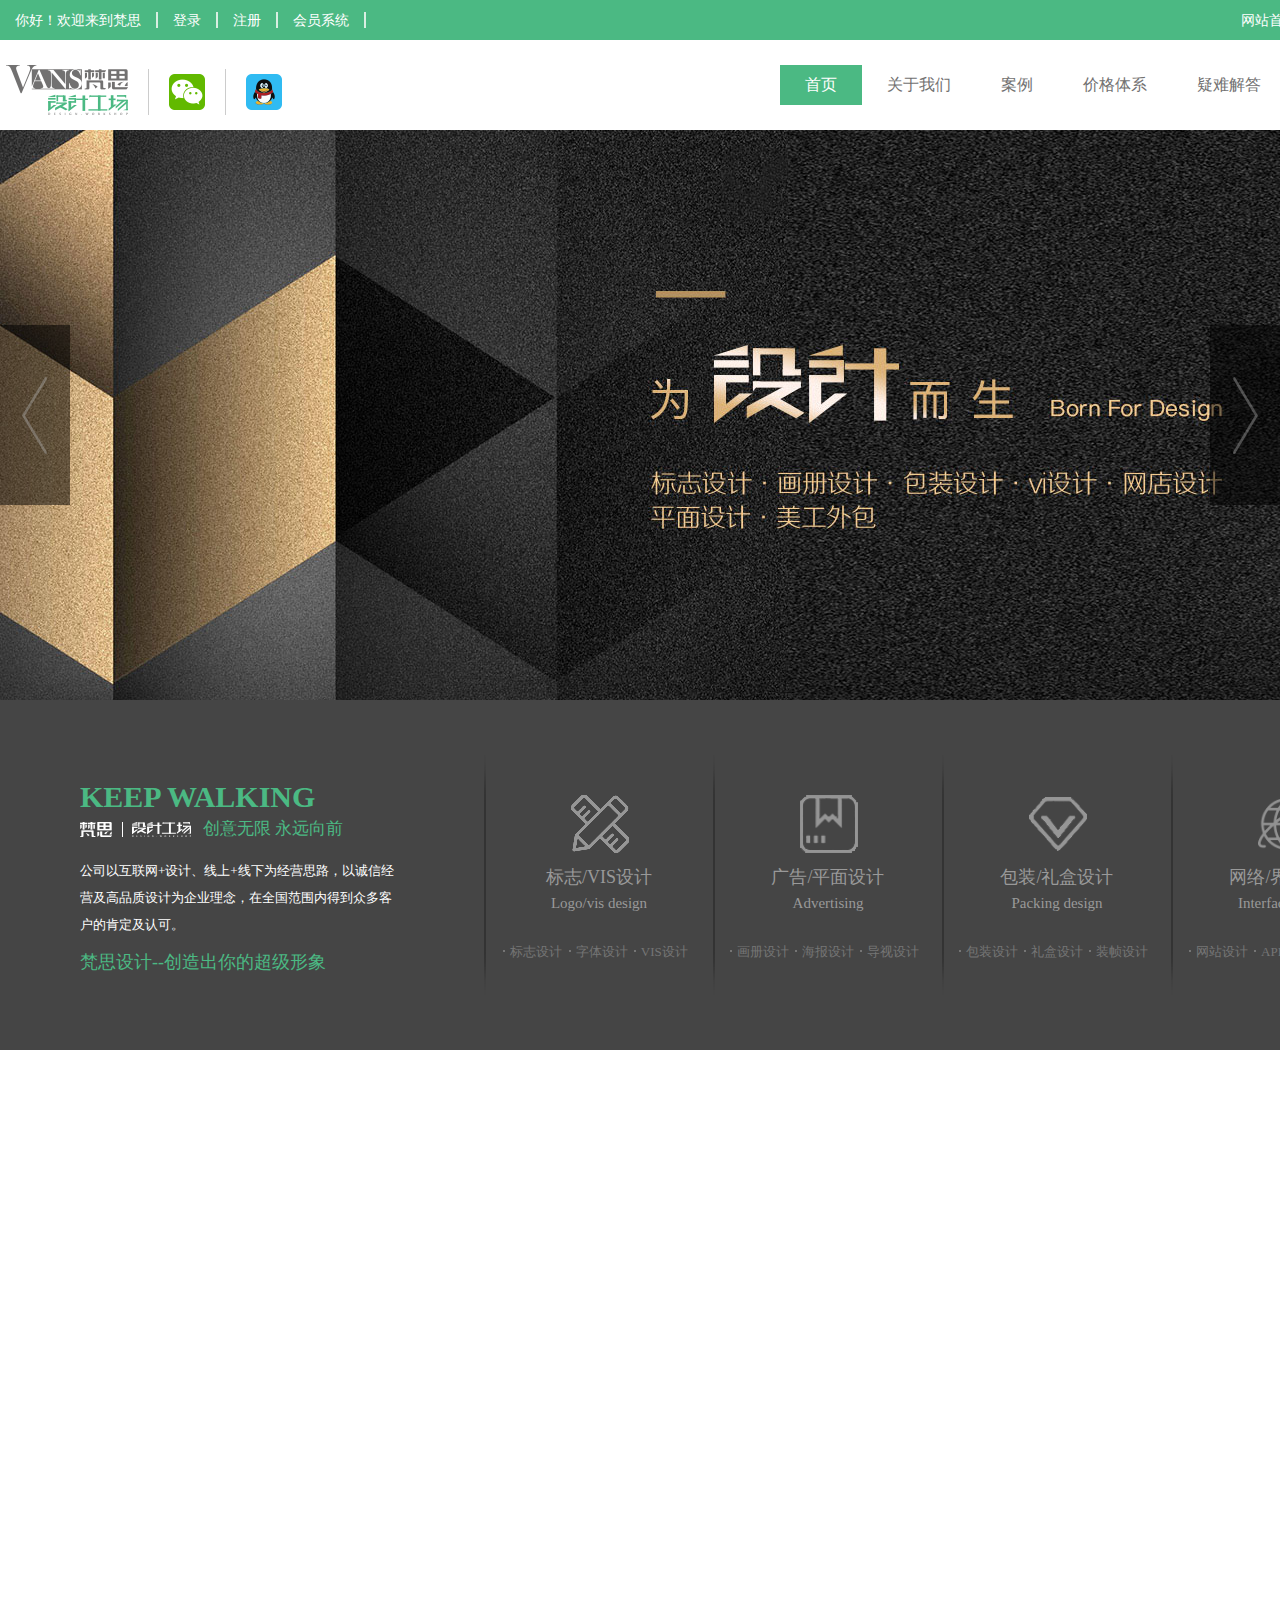
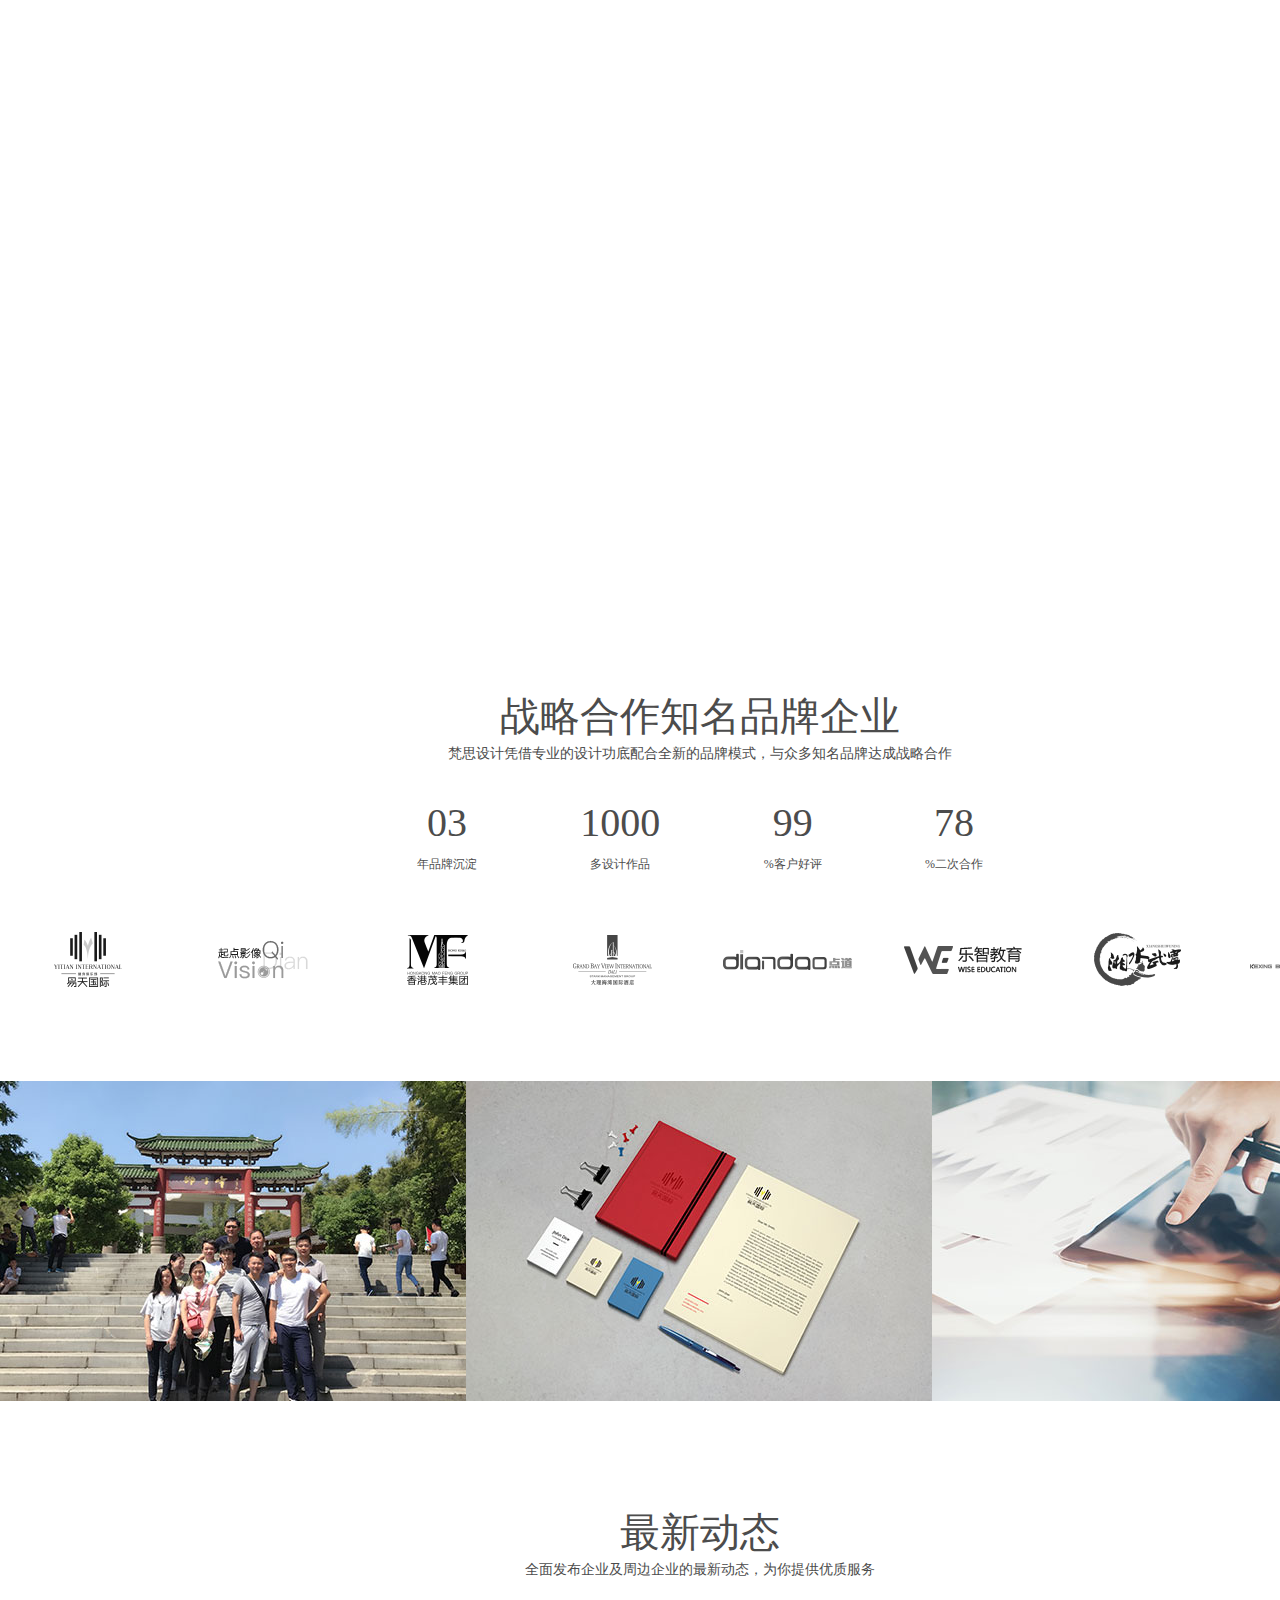
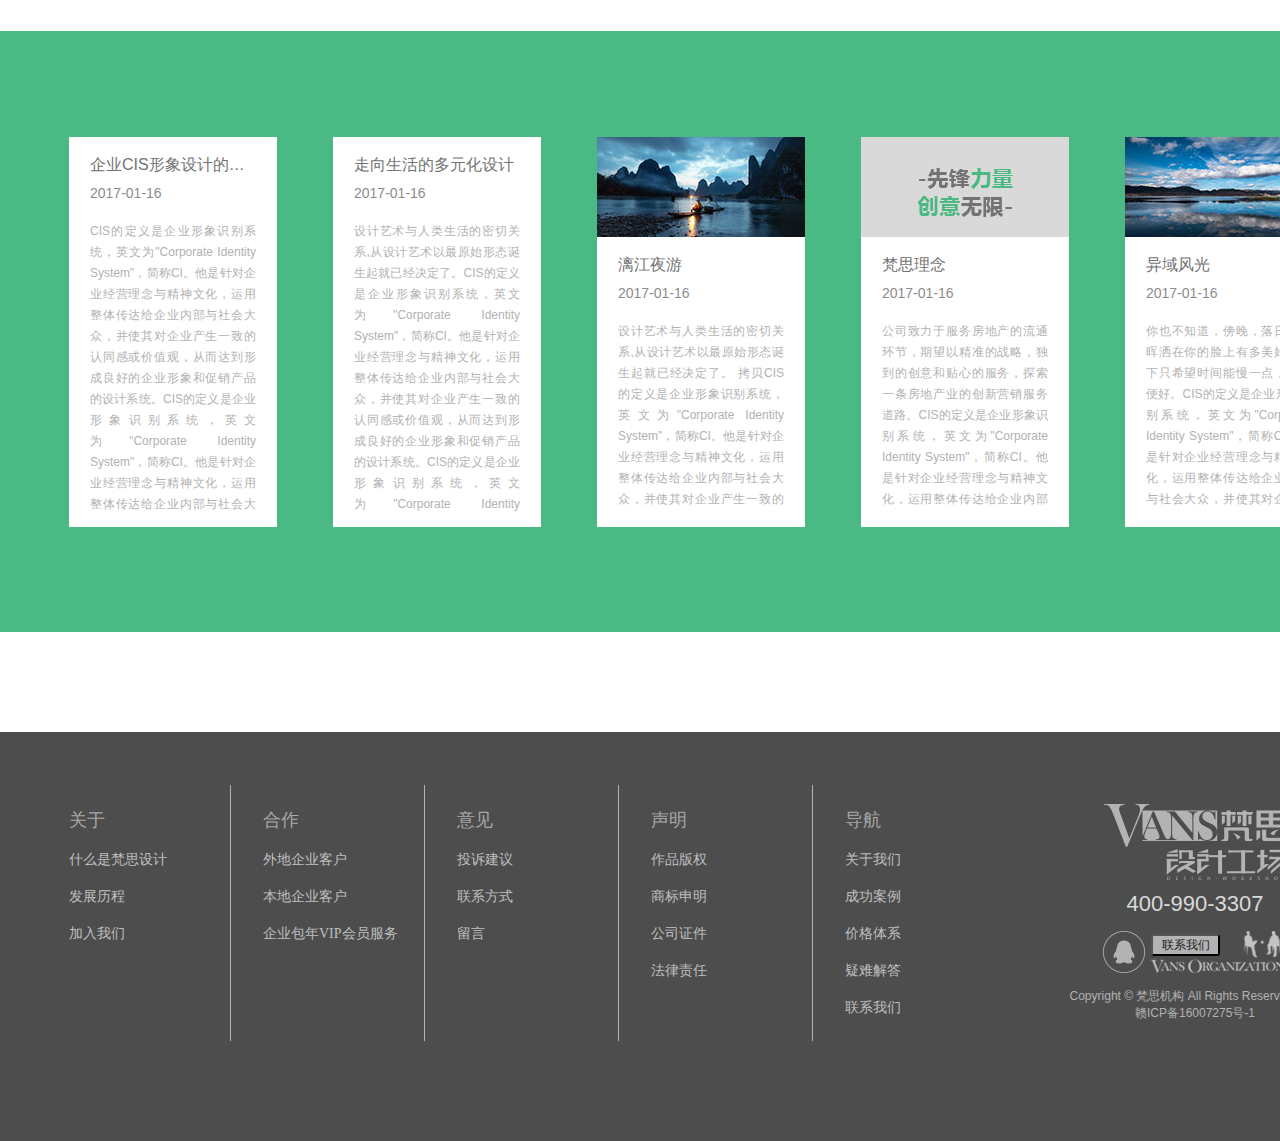
==== commit 030fb415: "2018-5-17" ====
--- a/index.html
+++ b/index.html
@@ -12,6 +12,7 @@
 	<link rel="stylesheet" href="css/main.css">
 	<script src="js/jquery-1.7.1.min.js"></script>
 	<script src="js/jquery.SuperSlide.2.1.1.js"></script>
+	<script src="js/jquery.aniview.min.js"></script>
 </head>
 <body>
 	<div class="header">
@@ -21,6 +22,7 @@
 					<span>你好！欢迎来到梵思</span>
 					<a href="">登录</a>
 					<a href="">注册</a>
+					<a href="">会员系统</a>
 				</div>
 				<div class="top_bar_right">
 					<a href="">网站首页</a>
@@ -32,10 +34,10 @@
 			<a href="" class="logo"></a>
 			<a href="" class="contact_btn contact_weixin"><i style="background-position: -41px 0px;"></i></a>
 			<div class="weixin_qrcode">
-				<div class="qr_box">
+<!-- 				<div class="qr_box">
 					<img src="images/qr1.jpg" alt="">
 					<span>微信客服</span>
-				</div>
+				</div> -->
 				<div class="qr_box" style="border: 0;">
 					<img src="images/qr2.jpg" alt="">
 					<span>官方公众号</span>
@@ -184,194 +186,231 @@
 			</div>
 			<ul class="four_card">
 				<div class="border"></div>
-				<li class="fc_on">
+				<li>
 					<!-- icon1 放默认图标，icon2 放鼠标经过时候的图标 -->
 					<div class="icon1" style="background-image: url(images/i1.png);"></div>
-					<div class="icon2" style="background-image: url(images/i1Hover.png);"></div>
-					<div class="title_c">标志/VIS设计</div>
-					<div class="title_e">Logo/vis design</div>
-					<span class="text">标志设计</span>
-					<span class="text">字体设计</span>
-					<span class="text">VIS设计</span>
-					<a href="" class="more">- More -</a>
+					<div class="bag">
+						<div class="bord">
+							<div class="icon2" style="background-image: url(images/i1Hover.png);"></div>
+							<div class="title_c">标志/VIS设计</div>
+							<div class="title_e">Logo/vis design</div>
+							<span class="text">标志设计</span>
+							<span class="text">字体设计</span>
+							<span class="text">VIS设计</span>
+							<a href="" class="more">- More -</a>
+						</div>
+					</div>
 				</li>
 				<div class="border"></div>
 				<li>
 					<div class="icon1" style="background-image: url(images/i2.png);"></div>
-					<div class="icon2" style="background-image: url(images/i2Hover.png);"></div>
-					<div class="title_c">广告/平面设计</div>
-					<div class="title_e">Advertising</div>
-					<span class="text">画册设计</span>
-					<span class="text">海报设计</span>
-					<span class="text">导视设计</span>
-					<a href="" class="more">- More -</a>
+					<div class="bag">
+						<div class="bord">
+							<div class="icon2" style="background-image: url(images/i2Hover.png);"></div>
+							<div class="title_c">广告/平面设计</div>
+							<div class="title_e">Advertising</div>
+							<span class="text">画册设计</span>
+							<span class="text">海报设计</span>
+							<span class="text">导视设计</span>
+							<a href="" class="more">- More -</a>
+						</div>
+					</div>
 				</li>
 				<div class="border"></div>
 				<li>
 					<div class="icon1" style="background-image: url(images/i3.png);"></div>
-					<div class="icon2" style="background-image: url(images/i3Hover.png);"></div>
-					<div class="title_c">包装/礼盒设计</div>
-					<div class="title_e">Packing design</div>
-					<span class="text">包装设计</span>
-					<span class="text">礼盒设计</span>
-					<span class="text">装帧设计</span>
-					<a href="" class="more">- More -</a>
+					<div class="bag">
+						<div class="bord">
+							<div class="icon2" style="background-image: url(images/i3Hover.png);"></div>
+							<div class="title_c">包装/礼盒设计</div>
+							<div class="title_e">Packing design</div>
+							<span class="text">包装设计</span>
+							<span class="text">礼盒设计</span>
+							<span class="text">装帧设计</span>
+							<a href="" class="more">- More -</a>
+						</div>
+					</div>
 				</li>
 				<div class="border"></div>
 				<li>
 					<div class="icon1" style="background-image: url(images/i4.png);"></div>
-					<div class="icon2" style="background-image: url(images/i4Hover.png);"></div>
-					<div class="title_c">网络/界面设计</div>
-					<div class="title_e">Interface design</div>
-					<span class="text">网站设计</span>
-					<span class="text">APP设计</span>
-					<span class="text">电商设计</span>
-					<a href="" class="more">- More -</a>
+					<div class="bag">
+						<div class="bord">
+							<div class="icon2" style="background-image: url(images/i4Hover.png);"></div>
+							<div class="title_c">网络/界面设计</div>
+							<div class="title_e">Interface design</div>
+							<span class="text">网站设计</span>
+							<span class="text">APP设计</span>
+							<span class="text">电商设计</span>
+							<a href="" class="more">- More -</a>
+						</div>
+					</div>
 				</li>
 			</ul>
-			<div class="fc_back">
-				<div class="border_box"></div>
-			</div>
+		</div>
+	</div>
+
+
+
+
+
+	<div class="center">
+		<ul class="case">
+			<li class="case_item aniview" av-animation="flipInX">
+				<a class="case_link" style="background-image: url(images/case1.jpg);"></a>
+				<div class="cover"></div>
+				<div class="beyond_cover">
+					<div class="cover_logo" style="background-image: url(images/caseLogo2.png);"></div>
+					<ul class="tag_box">
+						<li><a href="">健身</a></li>
+						<li><a href="">现代</a></li>
+						<li><a href="">现代</a></li>
+						<li><a href="">LOGO</a></li>
+						<li><a href="">2017</a></li>
+					</ul>
+					<a href="" class="name">易天国际品牌LOGO设计</a>
+				</div>
+			</li>
+			<li class="case_item aniview" av-animation="flipInX">
+				<a class="case_link" style="background-image: url(images/case2.jpg);"></a>
+				<div class="cover"></div>
+				<div class="beyond_cover">
+					<div class="cover_logo" style="background-image: url(images/caseLogo2.png);"></div>
+					<ul class="tag_box">
+						<li><a href="">健身</a></li>
+						<li><a href="">现代</a></li>
+						<li><a href="">现代</a></li>
+						<li><a href="">LOGO</a></li>
+						<li><a href="">2017</a></li>
+					</ul>
+					<a href="" class="name">易天国际品牌LOGO设计</a>
+				</div>
+			</li>
+			<li class="case_item aniview" av-animation="flipInX">
+				<a class="case_link" style="background-image: url(images/case3.jpg);"></a>
+				<div class="cover"></div>
+				<div class="beyond_cover">
+					<div class="cover_logo" style="background-image: url(images/caseLogo2.png);"></div>
+					<ul class="tag_box">
+						<li><a href="">健身</a></li>
+						<li><a href="">现代</a></li>
+						<li><a href="">现代</a></li>
+						<li><a href="">LOGO</a></li>
+						<li><a href="">2017</a></li>
+					</ul>
+					<a href="" class="name">易天国际品牌LOGO设计</a>
+				</div>
+			</li>
+			<li class="case_item aniview" av-animation="flipInX">
+				<a class="case_link" style="background-image: url(images/case4.jpg);"></a>
+				<div class="cover"></div>
+				<div class="beyond_cover">
+					<div class="cover_logo" style="background-image: url(images/caseLogo2.png);"></div>
+					<ul class="tag_box">
+						<li><a href="">健身</a></li>
+						<li><a href="">现代</a></li>
+						<li><a href="">现代</a></li>
+						<li><a href="">LOGO</a></li>
+						<li><a href="">2017</a></li>
+					</ul>
+					<a href="" class="name">易天国际品牌LOGO设计</a>
+				</div>
+			</li>
+			<li class="case_item aniview" av-animation="flipInX">
+				<a class="case_link" style="background-image: url(images/case5.jpg);"></a>
+				<div class="cover"></div>
+				<div class="beyond_cover">
+					<div class="cover_logo" style="background-image: url(images/caseLogo2.png);"></div>
+					<ul class="tag_box">
+						<li><a href="">健身</a></li>
+						<li><a href="">现代</a></li>
+						<li><a href="">现代</a></li>
+						<li><a href="">LOGO</a></li>
+						<li><a href="">2017</a></li>
+					</ul>
+					<a href="" class="name">易天国际品牌LOGO设计</a>
+				</div>
+			</li>
+			<li class="case_item aniview" av-animation="flipInX">
+				<a class="case_link" style="background-image: url(images/case6.jpg);"></a>
+				<div class="cover"></div>
+				<div class="beyond_cover">
+					<div class="cover_logo" style="background-image: url(images/caseLogo2.png);"></div>
+					<ul class="tag_box">
+						<li><a href="">健身</a></li>
+						<li><a href="">现代</a></li>
+						<li><a href="">现代</a></li>
+						<li><a href="">LOGO</a></li>
+						<li><a href="">2017</a></li>
+					</ul>
+					<a href="" class="name">易天国际品牌LOGO设计</a>
+				</div>
+			</li>
+			<li class="case_item aniview" av-animation="flipInX">
+				<a class="case_link" style="background-image: url(images/case6.jpg);"></a>
+				<div class="cover"></div>
+				<div class="beyond_cover">
+					<div class="cover_logo" style="background-image: url(images/caseLogo2.png);"></div>
+					<ul class="tag_box">
+						<li><a href="">健身</a></li>
+						<li><a href="">现代</a></li>
+						<li><a href="">现代</a></li>
+						<li><a href="">LOGO</a></li>
+						<li><a href="">2017</a></li>
+					</ul>
+					<a href="" class="name">易天国际品牌LOGO设计</a>
+				</div>
+			</li>
+			<li class="case_item aniview" av-animation="flipInX">
+				<a class="case_link" style="background-image: url(images/case6.jpg);"></a>
+				<div class="cover"></div>
+				<div class="beyond_cover">
+					<div class="cover_logo" style="background-image: url(images/caseLogo2.png);"></div>
+					<ul class="tag_box">
+						<li><a href="">健身</a></li>
+						<li><a href="">现代</a></li>
+						<li><a href="">现代</a></li>
+						<li><a href="">LOGO</a></li>
+						<li><a href="">2017</a></li>
+					</ul>
+					<a href="" class="name">易天国际品牌LOGO设计</a>
+				</div>
+			</li>
+			<li class="case_item aniview" av-animation="flipInX">
+				<a class="case_link" style="background-image: url(images/case6.jpg);"></a>
+				<div class="cover"></div>
+				<div class="beyond_cover">
+					<div class="cover_logo" style="background-image: url(images/caseLogo2.png);"></div>
+					<ul class="tag_box">
+						<li><a href="">健身</a></li>
+						<li><a href="">现代</a></li>
+						<li><a href="">现代</a></li>
+						<li><a href="">LOGO</a></li>
+						<li><a href="">2017</a></li>
+					</ul>
+					<a href="" class="name">易天国际品牌LOGO设计</a>
+				</div>
+			</li>
 			<script>
-				function fcBack(){
-					var backLeft = $('.fc_on').position().left-2;
-					$('.fc_back').css({
-						'left': backLeft
+				$('.case_item').hover(function() {
+					$(this).find('.cover_logo').addClass('animated fadeInDown')
+					$(this).find('.tag_box').find('li').addClass('animated fadeInDown')
+					$(this).find('.name').addClass('animated fadeInDown')
+					$(this).find('li').each(function(index, el) {
+						$(el).css('animation-delay', '0.'+index+'s');
 					});
-					$('.fc_on').children('.icon1').css('display', 'none');
-					$('.fc_on').children('.icon2').css('display', 'block');
-					$('.fc_on').children('.text').addClass('text1').removeClass('text')
-					$('.fc_on').children('.title_c,.title_e,.text1').css('color', '#fff');
-				}
+				}, function() {
+					$(this).find('.cover_logo').removeClass('animated fadeInDown')
+					$(this).find('.tag_box').find('li').removeClass('animated fadeInDown')
+					$(this).find('.name').removeClass('animated fadeInDown')
+				});
 				$(document).ready(function() {
-					fcBack();
-					$('.four_card').children('li').hover(function() {
-						var thisLeft = $(this).position().left-2;
-						$('.fc_back').css('left', thisLeft);
-
-
-						// 找到最初，去掉more
-						$('.fc_on').children('.more').css('display', 'none');
-						// 为当前添加more
-						$(this).children('.more').addClass('animated fadeInUp').css('display', 'block');
-
-
-						if ($(this).hasClass('fc_on')) {
-						} else { //如果当前不是最初
-							$('.fc_on').children('.text1').addClass('text').removeClass('text1');
-							$('.fc_on').children('.title_c,.title_e,.text').css('color', '#999999');
-							$(this).children('.text1').addClass('text').removeClass('text1');
-							$(this).children('.title_c,.title_e,.text').css('color', '#fff');
-							$('.fc_on').children('.icon1').css('display', 'block');
-							$('.fc_on').children('.icon2').css('display', 'none');
-							$(this).children('.icon1').css('display', 'none');
-							$(this).children('.icon2').css('display', 'block');
-						}
-
-					}, function() {
-						$(this).children('.more').css('display', 'none');
-						$('.fc_on').children('.more').css('display', 'block');
-						if ($(this).hasClass('fc_on')) {
-						} else {
-							$('.fc_on').children('.title_c,.title_e,.text').css('color', '#fff');
-							$(this).children('.title_c,.title_e,.text').css('color', '#999999');
-							$('.fc_on').children('.text').addClass('text1').removeClass('text')
-							$(this).children('.text1').addClass('text').removeClass('text1');
-						}
-						$(this).children('.icon1').css('display', 'block');
-						$(this).children('.icon2').css('display', 'none');
-						fcBack();
-					});
+					$('.aniview').AniView();
+				});
+				$('.case_item').each(function(index, el) {
+					$(el).css('animation-delay', '0.'+index+'s');
 				});
 			</script>
-		</div>
-	</div>
-
-
-
-
-
-	<div class="center">
-		<ul class="case">
-			<li class="case_item">
-				<a href="" class="case_link" style="background-image: url(images/case1.jpg);"></a>
-				<div class="cover">
-					<div class="cover_logo" style="background-image: url(images/caseLogo2.png);"></div>
-					<ul class="tag_box">
-						<li><a href="">健身</a></li>
-						<li><a href="">现代</a></li>
-						<li><a href="">现代</a></li>
-						<li><a href="">LOGO</a></li>
-						<li><a href="">2017</a></li>
-					</ul>
-					<a href="" class="name">易天国际品牌LOGO设计</a>
-				</div>
-			</li>
-			<li class="case_item">
-				<a href="" class="case_link" style="background-image: url(images/case2.jpg);"></a>
-				<div class="cover">
-					<div class="cover_logo" style="background-image: url(images/caseLogo2.png);"></div>
-					<ul class="tag_box">
-						<li><a href="">健身</a></li>
-						<li><a href="">现代</a></li>
-						<li><a href="">LOGO</a></li>
-						<li><a href="">2017</a></li>
-					</ul>
-					<a href="" class="name">易天国际品牌LOGO设计</a>
-				</div>
-			</li>
-			<li class="case_item">
-				<a href="" class="case_link" style="background-image: url(images/case3.jpg);"></a>
-				<div class="cover">
-					<div class="cover_logo" style="background-image: url(images/caseLogo2.png);"></div>
-					<ul class="tag_box">
-						<li><a href="">健身</a></li>
-						<li><a href="">现代</a></li>
-						<li><a href="">LOGO</a></li>
-						<li><a href="">2017</a></li>
-					</ul>
-					<a href="" class="name">易天国际品牌LOGO设计</a>
-				</div>
-			</li>
-			<li class="case_item">
-				<a href="" class="case_link" style="background-image: url(images/case4.jpg);"></a>
-				<div class="cover">
-					<div class="cover_logo" style="background-image: url(images/caseLogo2.png);"></div>
-					<ul class="tag_box">
-						<li><a href="">健身</a></li>
-						<li><a href="">现代</a></li>
-						<li><a href="">LOGO</a></li>
-						<li><a href="">2017</a></li>
-					</ul>
-					<a href="" class="name">易天国际品牌LOGO设计</a>
-				</div>
-			</li>
-			<li class="case_item">
-				<a href="" class="case_link" style="background-image: url(images/case5.jpg);"></a>
-				<div class="cover">
-					<div class="cover_logo" style="background-image: url(images/caseLogo2.png);"></div>
-					<ul class="tag_box">
-						<li><a href="">健身</a></li>
-						<li><a href="">现代</a></li>
-						<li><a href="">LOGO</a></li>
-						<li><a href="">2017</a></li>
-					</ul>
-					<a href="" class="name">易天国际品牌LOGO设计</a>
-				</div>
-			</li>
-			<li class="case_item">
-				<a href="" class="case_link" style="background-image: url(images/case6.jpg);"></a>
-				<div class="cover">
-					<div class="cover_logo" style="background-image: url(images/caseLogo2.png);"></div>
-					<ul class="tag_box">
-						<li><a href="">健身</a></li>
-						<li><a href="">现代</a></li>
-						<li><a href="">LOGO</a></li>
-						<li><a href="">2017</a></li>
-					</ul>
-					<a href="" class="name">易天国际品牌LOGO设计</a>
-				</div>
-			</li>
 		</ul>
 	</div>
 	<script src="js/cover.js"></script>
@@ -401,16 +440,12 @@
 					enter: function ($element, dir) {
 						//每次进入前先把.trans类移除掉，以免后面调整位置的时候也产生过渡效果
 						var $content = $element.find('.cover').removeClass('trans');
-
 						//调整位置
 						$content.css(DIR_POS[dir]);
-
 						//reflow
 						$content[0].offsetWidth;
-
 						//启用过渡
 						$content.addClass('trans');
-
 						//滑入
 						$content.css({left: '0', top: '0'});
 					},
@@ -481,85 +516,81 @@
 
 	<div class="tsc">
 		<div class="center">
-			<!--
-			data-bgi		高斯模糊+黑色60%透明度 处理后的图片路径
-			data-icon-bgi	小图标路径
-			data-icon-tc	图标下面的中文标题
-			data-icon-te	图标下面的英文标题
-			data-text-tc	绿框中的中文
-			data-text-num	绿框中的数字
-			data-link		see more 的链接
-			-->
-			<div class="tsc_item team" style="background-image: url(images/tsc1.jpg);"
-			data-bgi="url(images/tsc1h.jpg)"
-			data-icon-bgi="url(images/team.png)"
-			data-icon-tc="团队介绍"
-			data-icon-te="Team Presentation"
-			data-text-tc="专业团队，品质保证"
-			data-text-num="01"
-			data-link="http://www.baidu.com"></div>
-
-			<div class="tsc_item service" style="background-image: url(images/tsc2.jpg);"
-			data-bgi="url(images/tsc2h.jpg)"
-			data-icon-bgi="url(images/team.png)"
-			data-icon-tc="服务"
-			data-icon-te="service"
-			data-text-tc="服务服务，服务服务"
-			data-text-num="02"
-			data-link="http://www.taobao.com"></div>
-
-			<div class="tsc_item contact" style="background-image: url(images/tsc3.jpg);"
-			data-bgi="url(images/tsc3h.jpg)"
-			data-icon-bgi="url(images/team.png)"
-			data-icon-tc="联系"
-			data-icon-te="contact"
-			data-text-tc="联系联系，联系联系"
-			data-text-num="03"
-			data-link="http://www.jd.com"></div>
-			<div class="tsc_box">
-				<div class="zz" style="background-image: url(images/tsc1h.jpg);">
-					<div class="icon_box">
-						<div class="icon" style="background-image: url(images/team.png);"></div>
-						<div class="wl"></div>
-						<div class="icon_tc">团队介绍</div>
-						<div class="icon_te">Team Presentation</div>
-					</div>
-				</div>
-				<div class="text_box">
-					<div class="text_tc">专业团队，品质保证</div>
-					<div class="text_num">01</div>
-				</div>
-				<div class="see_more">
-					<a href="" class="see_more_link">see more<i class="fa fa-angle-right" aria-hidden="true"></i></a>
+			<div class="tsc_item team">
+				<img src="images/tsc1.jpg" alt="">
+				<div class="tsc_box">
+					<div class="zz" style="background-image: url(images/tsc1h.jpg);">
+						<div class="icon_box">
+							<div class="icon" style="background-image: url(images/team.png);"></div>
+							<div class="wl"></div>
+							<div class="icon_tc">团队介绍</div>
+							<div class="icon_te">Team Presentation</div>
+						</div>
+					</div>
+					<div class="text_box">
+						<div class="text_tc">专业团队，品质保证</div>
+						<div class="text_num">01</div>
+					</div>
+					<div class="see_more">
+						<a href="" class="see_more_link">see more<i class="fa fa-angle-right" aria-hidden="true"></i></a>
+					</div>
 				</div>
 			</div>
-			<script>
-				$(document).ready(function() {
-					var oldLink = $('.team').attr('data-link');
-					$('.tsc_box').find('.see_more_link').attr('href', oldLink);
-				});
-				$('.tsc_item').hover(function() {
-					var tscLeft = $(this).position().left;
-					$('.tsc_box').css('left', tscLeft);
-					var dataBgi = $(this).attr('data-bgi');
-					$('.tsc_box').find('.zz').css('background-image', dataBgi);
-					var dataIconBgi = $(this).attr('data-icon-bgi');
-					$('.tsc_box').find('.icon').css('background-image', dataIconBgi);
-					var dataIconTc = $(this).attr('data-icon-tc');
-					$('.tsc_box').find('.icon_tc').text(dataIconTc);
-					var dataIconTe = $(this).attr('data-icon-te');
-					$('.tsc_box').find('.icon_te').text(dataIconTe);
-					var dataTextTc = $(this).attr('data-text-tc');
-					$('.tsc_box').find('.text_tc').text(dataTextTc);
-					var dataTextNum = $(this).attr('data-text-num');
-					$('.tsc_box').find('.text_num').text(dataTextNum);
-					var dataLink = $(this).attr('data-link');
-					$('.tsc_box').find('.see_more_link').attr('href', dataLink);;
-				}, function() {
-				});
-			</script>
+			<div class="tsc_item service">
+				<img src="images/tsc2.jpg" alt="">
+				<div class="tsc_box">
+					<div class="zz" style="background-image: url(images/tsc2h.jpg);">
+						<div class="icon_box">
+							<div class="icon" style="background-image: url(images/service.png);"></div>
+							<div class="wl"></div>
+							<div class="icon_tc">服务内容</div>
+							<div class="icon_te">Service Content</div>
+						</div>
+					</div>
+					<div class="text_box">
+						<div class="text_tc">专业服务，品质保证</div>
+						<div class="text_num">02</div>
+					</div>
+					<div class="see_more">
+						<a href="" class="see_more_link">see more<i class="fa fa-angle-right" aria-hidden="true"></i></a>
+					</div>
+				</div>
+			</div>
+			<div class="tsc_item contact">
+				<img src="images/tsc3.jpg" alt="">
+				<div class="tsc_box">
+					<div class="zz" style="background-image: url(images/tsc3h.jpg);">
+						<div class="icon_box">
+							<div class="icon" style="background-image: url(images/contact.png);"></div>
+							<div class="wl"></div>
+							<div class="icon_tc">联系我们</div>
+							<div class="icon_te">Contact Us</div>
+						</div>
+					</div>
+					<div class="text_box">
+						<div class="text_tc">品质服务，联系我们</div>
+						<div class="text_num">03</div>
+					</div>
+					<div class="see_more">
+						<a href="" class="see_more_link">see more<i class="fa fa-angle-right" aria-hidden="true"></i></a>
+					</div>
+				</div>
+			</div>
 		</div>
 	</div>
+	<script>
+		$('.tsc_item').hover(function() {
+			$(this).children().addClass('animated fadeIn')
+			$(this).children().children().addClass('animated fadeIn')
+			$(this).children().children().children().addClass('animated fadeIn')
+			$(this).children().children().children().children().addClass('animated fadeIn')
+		}, function() {
+			$(this).children().removeClass('animated fadeIn')
+			$(this).children().children().removeClass('animated fadeIn')
+			$(this).children().children().children().removeClass('animated fadeIn')
+			$(this).children().children().children().children().removeClass('animated fadeIn')
+		});
+	</script>
 
 
 
@@ -568,11 +599,15 @@
 		<div class="title_sub">全面发布企业及周边企业的最新动态，为你提供优质服务</div>
 		<div class="dynamic_box">
 			<ul class="main_box">
+			</ul>
+
+			<ul class="main_box2">
 				<li>
 					<img src="" alt="">
 					<div class="item">
 						<a href="" class="dynamic_title">企业CIS形象设计的要点和基本知识</a>
 						<div class="dynamic_date">2017-01-16</div>
+						<div class="dy_line"></div>
 						<div class="dynamic_text">CIS的定义是企业形象识别系统，英文为"Corporate Identity System"，简称CI。他是针对企业经营理念与精神文化，运用整体传达给企业内部与社会大众，并使其对企业产生一致的认同感或价值观，从而达到形成良好的企业形象和促销产品的设计系统。CIS的定义是企业形象识别系统，英文为"Corporate Identity System"，简称CI。他是针对企业经营理念与精神文化，运用整体传达给企业内部与社会大众，并使其对企业产生一致的认同感或价值观，从而达到形成良好的企业形象和促销产品的设计系统。CIS的定义是企业形象识别系统，英文为"Corporate Identity System"，简称CI。他是针对企业经营理念与精神文化，运用整体传达给企业内部与社会大众，并使其对企业产生一致的认同感或价值观，从而达到形成良好的企业形象和促销产品的设计系统。CIS的定义是企业形象识别系统，英文为"Corporate Identity System"，简称CI。他是针对企业经营理念与精神文化，运用整体传达给企业内部与社会大众，并使其对企业产生一致的认同感或价值观，从而达到形成良好的企业形象和促销产品的设计系统。CIS的定义是企业形象识别系统，英文为"Corporate Identity System"，简称CI。他是针对企业经营理念与精神文化，运用整体传达给企业内部与社会大众，并使其对企业产生一致的认同感或价值观，从而达到形成良好的企业形象和促销产品的设计系统。CIS的定义是企业形象识别系统，英文为"Corporate Identity System"，简称CI。他是针对企业经营理念与精神文化，运用整体传达给企业内部与社会大众，并使其对企业产生一致的认同感或价值观，从而达到形成良好的企业形象和促销产品的设计系统。CIS的定义是企业形象识别系统，英文为"Corporate Identity System"，简称CI。他是针对企业经营理念与精神文化，运用整体传达给企业内部与社会大众，并使其对企业产生一致的认同感或价值观，从而达到形成良好的企业形象和促销产品的设计系统。CIS的定义是企业形象识别系统，英文为"Corporate Identity System"，简称CI。他是针对企业经营理念与精神文化，运用整体传达给企业内部与社会大众，并使其对企业产生一致的认同感或价值观，从而达到形成良好的企业形象和促销产品的设计系统。</div>
 					</div>
 				</li>
@@ -581,6 +616,7 @@
 					<div class="item">
 						<a href="" class="dynamic_title">走向生活的多元化设计</a>
 						<div class="dynamic_date">2017-01-16</div>
+						<div class="dy_line"></div>
 						<div class="dynamic_text">设计艺术与人类生活的密切关系,从设计艺术以最原始形态诞生起就已经决定了。CIS的定义是企业形象识别系统，英文为"Corporate Identity System"，简称CI。他是针对企业经营理念与精神文化，运用整体传达给企业内部与社会大众，并使其对企业产生一致的认同感或价值观，从而达到形成良好的企业形象和促销产品的设计系统。CIS的定义是企业形象识别系统，英文为"Corporate Identity System"，简称CI。他是针对企业经营理念与精神文化，运用整体传达给企业内部与社会大众，并使其对企业产生一致的认同感或价值观，从而达到形成良好的企业形象和促销产品的设计系统。CIS的定义是企业形象识别系统，英文为"Corporate Identity System"，简称CI。他是针对企业经营理念与精神文化，运用整体传达给企业内部与社会大众，并使其对企业产生一致的认同感或价值观，从而达到形成良好的企业形象和促销产品的设计系统。CIS的定义是企业形象识别系统，英文为"Corporate Identity System"，简称CI。他是针对企业经营理念与精神文化，运用整体传达给企业内部与社会大众，并使其对企业产生一致的认同感或价值观，从而达到形成良好的企业形象和促销产品的设计系统。CIS的定义是企业形象识别系统，英文为"Corporate Identity System"，简称CI。他是针对企业经营理念与精神文化，运用整体传达给企业内部与社会大众，并使其对企业产生一致的认同感或价值观，从而达到形成良好的企业形象和促销产品的设计系统。</div>
 					</div>
 				</li>
@@ -589,6 +625,7 @@
 					<div class="item">
 						<a href="" class="dynamic_title">漓江夜游</a>
 						<div class="dynamic_date">2017-01-16</div>
+						<div class="dy_line"></div>
 						<div class="dynamic_text">设计艺术与人类生活的密切关系,从设计艺术以最原始形态诞生起就已经决定了。 拷贝CIS的定义是企业形象识别系统，英文为"Corporate Identity System"，简称CI。他是针对企业经营理念与精神文化，运用整体传达给企业内部与社会大众，并使其对企业产生一致的认同感或价值观，从而达到形成良好的企业形象和促销产品的设计系统。CIS的定义是企业形象识别系统，英文为"Corporate Identity System"，简称CI。他是针对企业经营理念与精神文化，运用整体传达给企业内部与社会大众，并使其对企业产生一致的认同感或价值观，从而达到形成良好的企业形象和促销产品的设计系统。CIS的定义是企业形象识别系统，英文为"Corporate Identity System"，简称CI。他是针对企业经营理念与精神文化，运用整体传达给企业内部与社会大众，并使其对企业产生一致的认同感或价值观，从而达到形成良好的企业形象和促销产品的设计系统。CIS的定义是企业形象识别系统，英文为"Corporate Identity System"，简称CI。他是针对企业经营理念与精神文化，运用整体传达给企业内部与社会大众，并使其对企业产生一致的认同感或价值观，从而达到形成良好的企业形象和促销产品的设计系统。CIS的定义是企业形象识别系统，英文为"Corporate Identity System"，简称CI。他是针对企业经营理念与精神文化，运用整体传达给企业内部与社会大众，并使其对企业产生一致的认同感或价值观，从而达到形成良好的企业形象和促销产品的设计系统。CIS的定义是企业形象识别系统，英文为"Corporate Identity System"，简称CI。他是针对企业经营理念与精神文化，运用整体传达给企业内部与社会大众，并使其对企业产生一致的认同感或价值观，从而达到形成良好的企业形象和促销产品的设计系统。</div>
 					</div>
 				</li>
@@ -597,6 +634,7 @@
 					<div class="item">
 						<a href="" class="dynamic_title">梵思理念</a>
 						<div class="dynamic_date">2017-01-16</div>
+						<div class="dy_line"></div>
 						<div class="dynamic_text">公司致力于服务房地产的流通环节，期望以精准的战略，独到的创意和贴心的服务，探索一条房地产业的创新营销服务道路。CIS的定义是企业形象识别系统，英文为"Corporate Identity System"，简称CI。他是针对企业经营理念与精神文化，运用整体传达给企业内部与社会大众，并使其对企业产生一致的认同感或价值观，从而达到形成良好的企业形象和促销产品的设计系统。CIS的定义是企业形象识别系统，英文为"Corporate Identity System"，简称CI。他是针对企业经营理念与精神文化，运用整体传达给企业内部与社会大众，并使其对企业产生一致的认同感或价值观，从而达到形成良好的企业形象和促销产品的设计系统。CIS的定义是企业形象识别系统，英文为"Corporate Identity System"，简称CI。他是针对企业经营理念与精神文化，运用整体传达给企业内部与社会大众，并使其对企业产生一致的认同感或价值观，从而达到形成良好的企业形象和促销产品的设计系统。CIS的定义是企业形象识别系统，英文为"Corporate Identity System"，简称CI。他是针对企业经营理念与精神文化，运用整体传达给企业内部与社会大众，并使其对企业产生一致的认同感或价值观，从而达到形成良好的企业形象和促销产品的设计系统。CIS的定义是企业形象识别系统，英文为"Corporate Identity System"，简称CI。他是针对企业经营理念与精神文化，运用整体传达给企业内部与社会大众，并使其对企业产生一致的认同感或价值观，从而达到形成良好的企业形象和促销产品的设计系统。CIS的定义是企业形象识别系统，英文为"Corporate Identity System"，简称CI。他是针对企业经营理念与精神文化，运用整体传达给企业内部与社会大众，并使其对企业产生一致的认同感或价值观，从而达到形成良好的企业形象和促销产品的设计系统。CIS的定义是企业形象识别系统，英文为"Corporate Identity System"，简称CI。他是针对企业经营理念与精神文化，运用整体传达给企业内部与社会大众，并使其对企业产生一致的认同感或价值观，从而达到形成良好的企业形象和促销产品的设计系统。</div>
 					</div>
 				</li>
@@ -605,6 +643,7 @@
 					<div class="item">
 						<a href="" class="dynamic_title">异域风光</a>
 						<div class="dynamic_date">2017-01-16</div>
+						<div class="dy_line"></div>
 						<div class="dynamic_text">你也不知道，傍晚，落日的余晖洒在你的脸上有多美好，当下只希望时间能慢一点，如此便好。CIS的定义是企业形象识别系统，英文为"Corporate Identity System"，简称CI。他是针对企业经营理念与精神文化，运用整体传达给企业内部与社会大众，并使其对企业产生一致的认同感或价值观，从而达到形成良好的企业形象和促销产品的设计系统。CIS的定义是企业形象识别系统，英文为"Corporate Identity System"，简称CI。他是针对企业经营理念与精神文化，运用整体传达给企业内部与社会大众，并使其对企业产生一致的认同感或价值观，从而达到形成良好的企业形象和促销产品的设计系统。CIS的定义是企业形象识别系统，英文为"Corporate Identity System"，简称CI。他是针对企业经营理念与精神文化，运用整体传达给企业内部与社会大众，并使其对企业产生一致的认同感或价值观，从而达到形成良好的企业形象和促销产品的设计系统。CIS的定义是企业形象识别系统，英文为"Corporate Identity System"，简称CI。他是针对企业经营理念与精神文化，运用整体传达给企业内部与社会大众，并使其对企业产生一致的认同感或价值观，从而达到形成良好的企业形象和促销产品的设计系统。CIS的定义是企业形象识别系统，英文为"Corporate Identity System"，简称CI。他是针对企业经营理念与精神文化，运用整体传达给企业内部与社会大众，并使其对企业产生一致的认同感或价值观，从而达到形成良好的企业形象和促销产品的设计系统。CIS的定义是企业形象识别系统，英文为"Corporate Identity System"，简称CI。他是针对企业经营理念与精神文化，运用整体传达给企业内部与社会大众，并使其对企业产生一致的认同感或价值观，从而达到形成良好的企业形象和促销产品的设计系统。CIS的定义是企业形象识别系统，英文为"Corporate Identity System"，简称CI。他是针对企业经营理念与精神文化，运用整体传达给企业内部与社会大众，并使其对企业产生一致的认同感或价值观，从而达到形成良好的企业形象和促销产品的设计系统。CIS的定义是企业形象识别系统，英文为"Corporate Identity System"，简称CI。他是针对企业经营理念与精神文化，运用整体传达给企业内部与社会大众，并使其对企业产生一致的认同感或价值观，从而达到形成良好的企业形象和促销产品的设计系统。</div>
 					</div>
 				</li>
--- a/css/minireset.min.css
+++ b/css/minireset.min.css
@@ -1,15 +1,14 @@
-/*! minireset.css v0.0.3 | MIT License | github.com/jgthms/minireset.css */html,body,p,ol,ul,li,dl,dt,dd,blockquote,figure,fieldset,legend,textarea,pre,iframe,hr,h1,h2,h3,h4,h5,h6{margin:0;padding:0}h1,h2,h3,h4,h5,h6{font-size:100%;font-weight:normal}ul{list-style:none}button,input,select,textarea{margin:0}html{box-sizing:border-box}*,*:before,*:after{box-sizing:inherit}img,embed,iframe,object,audio,video{height:auto;max-width:100%}iframe{border:0}table{border-collapse:collapse;border-spacing:0}td,th{padding:0;text-align:left}
-a {
-	text-decoration: none;
-	cursor: pointer;
-}
-input,button {
-	border: 0;
-	outline: none;
-}
-*{
-	box-sizing: content-box;
-}
-body {
-	font-family: 'Arial','Microsoft YaHei';
-}+/* reset.css */
+html,body,div,dl,dt,dd,ul,ol,li,h1,h2,h3,h4,h5,h6,pre,form,fieldset,input,p,blockquote,table,th,td,textarea{margin:0;padding:0}
+body,button,input,select,textarea{font:12px/1.5 'Microsoft YaHei','SimSun',Tahoma,Geneva,sans-serif;color:#333; background:#fff}
+table{border-collapse:collapse;border-spacing:0}
+fieldset,img{border:0}
+address,caption,cite,code,dfn,em,strong,th,var{font-style:normal;font-weight:normal}
+ol,ul{list-style:none}
+li {list-style-type:none;}
+caption,th{text-align:left}
+h1,h2,h3,h4,h5,h6{font-size:100%;font-weight:normal}
+q:before,q:after{content:''}
+a{text-decoration:none}
+/* 共用css */
+.clear{clear:both;}--- a/css/main.css
+++ b/css/main.css
@@ -2,6 +2,10 @@
 @font-face {
   font-family: pingfang;
   src: url("../fonts/苹方黑体-准-简.ttf"); }
+
+@font-face {
+  font-family: langsong;
+  src: url("../fonts/造字工房朗宋常规体.otf"); }
 
 .center {
   width: 1400px;
@@ -62,7 +66,7 @@
     position: absolute;
     top: 105px;
     left: 169px;
-    width: 314px;
+    width: 154px;
     height: 180px;
     background-color: rgba(0, 0, 0, 0.3);
     overflow: hidden;
@@ -236,89 +240,112 @@
           background-size: 58px;
           background-repeat: no-repeat;
           background-position: center; }
-        .keep_walking .center .four_card li .icon2 {
-          display: none;
-          width: 58px;
-          height: 58px;
-          margin: 95px auto 0;
-          background-size: 58px;
-          background-repeat: no-repeat;
-          background-position: center; }
-        .keep_walking .center .four_card li .title_c {
-          font-family: pingfang;
-          font-size: 18px;
-          line-height: 18px;
-          margin-top: 15px;
-          text-align: center;
-          color: #999999;
+        .keep_walking .center .four_card li .bag {
+          position: absolute;
+          top: 0;
+          left: 0;
+          width: 100%;
+          height: 100%;
+          background-color: transparent;
           transition: all 0.3s; }
-        .keep_walking .center .four_card li .title_e {
-          font-family: pingfang;
-          font-size: 15px;
-          line-height: 15px;
-          margin-top: 10px;
-          text-align: center;
-          color: #999999;
-          transition: all 0.3s; }
-        .keep_walking .center .four_card li .text {
-          display: inline-block;
-          padding: 0 5px;
-          color: #757575;
-          font-family: pingfang;
-          font-size: 13px;
-          line-height: 13px;
-          margin-top: 34px;
-          position: relative;
-          transition: all 0.3s; }
-          .keep_walking .center .four_card li .text:before {
-            content: '';
-            position: absolute;
-            width: 2px;
-            height: 2px;
-            background-color: #757575;
-            top: 5px;
-            left: -2px;
+          .keep_walking .center .four_card li .bag .bord {
+            overflow: hidden;
+            width: 230px;
+            height: 350px;
+            border: 1px solid #fff;
+            margin: -1px;
             transition: all 0.3s; }
-        .keep_walking .center .four_card li .text1 {
-          display: inline-block;
-          padding: 0 5px;
-          color: #757575;
-          font-family: pingfang;
-          font-size: 13px;
-          line-height: 13px;
-          margin-top: 34px;
-          position: relative;
-          transition: all 0.3s; }
-          .keep_walking .center .four_card li .text1:before {
-            content: '';
-            position: absolute;
-            width: 2px;
-            height: 2px;
-            background-color: #fff;
-            top: 5px;
-            left: -2px;
-            transition: all 0.3s; }
-        .keep_walking .center .four_card li .more {
-          display: none;
-          font-family: pingfang;
-          font-size: 12px;
-          line-height: 12px;
-          color: #fff;
-          margin-top: 15px;
-          position: relative;
-          z-index: 2; }
-        .keep_walking .center .four_card li:hover {
-          background-image: none; }
-          .keep_walking .center .four_card li:hover .title_c, .keep_walking .center .four_card li:hover .title_e, .keep_walking .center .four_card li:hover .text {
-            color: #fff; }
-          .keep_walking .center .four_card li:hover .text:before {
-            background-color: #fff; }
-      .keep_walking .center .four_card .fc_on .icon1 {
-        display: none; }
-      .keep_walking .center .four_card .fc_on .icon2 {
-        display: block; }
-      .keep_walking .center .four_card .fc_on .more {
-        display: block; }
+            .keep_walking .center .four_card li .bag .bord .icon2 {
+              display: block;
+              width: 58px;
+              height: 58px;
+              margin: 95px auto 0;
+              opacity: 0;
+              background-size: 58px;
+              background-repeat: no-repeat;
+              background-position: center;
+              transition: all 0.3s; }
+            .keep_walking .center .four_card li .bag .bord .title_c {
+              font-family: pingfang;
+              font-size: 18px;
+              line-height: 18px;
+              margin-top: 15px;
+              text-align: center;
+              color: #999999;
+              transition: all 0.3s; }
+            .keep_walking .center .four_card li .bag .bord .title_e {
+              font-family: pingfang;
+              font-size: 15px;
+              line-height: 15px;
+              margin-top: 10px;
+              text-align: center;
+              color: #999999;
+              transition: all 0.3s; }
+            .keep_walking .center .four_card li .bag .bord .text {
+              display: inline-block;
+              padding: 0 5px;
+              color: #757575;
+              font-family: pingfang;
+              font-size: 13px;
+              line-height: 13px;
+              margin-top: 34px;
+              position: relative;
+              transition: all 0.3s; }
+              .keep_walking .center .four_card li .bag .bord .text:before {
+                content: '';
+                position: absolute;
+                width: 2px;
+                height: 2px;
+                background-color: #757575;
+                top: 5px;
+                left: -2px;
+                transition: all 0.3s; }
+            .keep_walking .center .four_card li .bag .bord .text1 {
+              display: inline-block;
+              padding: 0 5px;
+              color: #757575;
+              font-family: pingfang;
+              font-size: 13px;
+              line-height: 13px;
+              margin-top: 34px;
+              position: relative;
+              transition: all 0.3s; }
+              .keep_walking .center .four_card li .bag .bord .text1:before {
+                content: '';
+                position: absolute;
+                width: 2px;
+                height: 2px;
+                background-color: #fff;
+                top: 5px;
+                left: -2px;
+                transition: all 0.3s; }
+            .keep_walking .center .four_card li .bag .bord .more {
+              display: block;
+              font-family: pingfang;
+              font-size: 12px;
+              line-height: 12px;
+              color: #fff;
+              opacity: 0;
+              margin-top: 15px;
+              position: relative;
+              z-index: 2; }
+        .keep_walking .center .four_card li:hover .bag {
+          background-color: #4bb983; }
+          .keep_walking .center .four_card li:hover .bag .bord {
+            width: 207px;
+            height: 328px;
+            border: 1px solid #fff;
+            margin: 10px; }
+            .keep_walking .center .four_card li:hover .bag .bord .icon2 {
+              opacity: 1;
+              margin-top: 84px;
+              transition: all 0.3s; }
+            .keep_walking .center .four_card li:hover .bag .bord .title_c, .keep_walking .center .four_card li:hover .bag .bord .title_e, .keep_walking .center .four_card li:hover .bag .bord .text {
+              color: #fff; }
+            .keep_walking .center .four_card li:hover .bag .bord .text:before {
+              background-color: #fff; }
+            .keep_walking .center .four_card li:hover .bag .bord .more {
+              opacity: 1; }
     .keep_walking .center .fc_back {
       position: absolute;
       width: 229px;
@@ -350,7 +377,8 @@
     height: 355px;
     float: left;
     position: relative;
-    overflow: hidden; }
+    overflow: hidden;
+    animation-duration: 0.7s; }
     .case .case_item .case_link {
       display: block;
       width: 465px;
@@ -369,27 +397,38 @@
       width: 465px;
       height: 355px;
       background-color: rgba(0, 0, 0, 0.4); }
-      .case .case_item .cover .cover_logo {
+    .case .case_item .beyond_cover {
+      display: block;
+      width: 465px;
+      height: 355px;
+      position: absolute;
+      top: 0;
+      left: 0;
+      z-index: 1; }
+      .case .case_item .beyond_cover .cover_logo {
         width: 123px;
         height: 42px;
         background-position: center;
         background-repeat: no-repeat;
         background-size: auto 42px;
         margin: 123px 0 0 120px;
-        float: left; }
-      .case .case_item .cover .tag_box {
+        float: left;
+        opacity: 0; }
+      .case .case_item .beyond_cover .tag_box {
         width: 120px;
         height: 42px;
         padding-left: 3px;
         border-left: 1px solid #b2b2b2;
         float: left;
         margin-top: 123px;
-        margin-left: 10px; }
-        .case .case_item .cover .tag_box li {
+        margin-left: 10px;
+        opacity: 0; }
+        .case .case_item .beyond_cover .tag_box li {
           float: left;
           margin-left: 6px;
-          margin-bottom: 6px; }
-          .case .case_item .cover .tag_box li a {
+          margin-bottom: 6px;
+          opacity: 0; }
+          .case .case_item .beyond_cover .tag_box li a {
             padding: 0 5px;
             font-family: pingfang;
             font-size: 11px;
@@ -397,11 +436,13 @@
             height: 17px;
             background-color: #b2b2b2;
             color: #000;
-            border-radius: 3px; }
-            .case .case_item .cover .tag_box li a:hover {
+            border-radius: 3px;
+            opacity: 0; }
+            .case .case_item .beyond_cover .tag_box li a:hover {
               color: #fff;
-              background-color: #4bb983; }
-      .case .case_item .cover .name {
+              background-color: #4bb983;
+              opacity: 0; }
+      .case .case_item .beyond_cover .name {
         float: left;
         width: 400px;
         border-top: 1px solid #b2b2b2;
@@ -410,9 +451,22 @@
         font-family: pingfang;
         font-size: 20px;
         line-height: 50px;
-        color: #fff; }
-        .case .case_item .cover .name:hover {
-          color: #4bb983; }
+        color: #fff;
+        opacity: 0;
+        animation-delay: 0.3s; }
+        .case .case_item .beyond_cover .name:hover {
+          color: #4bb983;
+          opacity: 0; }
+      .case .case_item .beyond_cover:hover .cover_logo {
+        opacity: 1; }
+      .case .case_item .beyond_cover:hover .tag_box {
+        opacity: 1; }
+        .case .case_item .beyond_cover:hover .tag_box li {
+          opacity: 1; }
+          .case .case_item .beyond_cover:hover .tag_box li a {
+            opacity: 1; }
+      .case .case_item .beyond_cover:hover .name {
+        opacity: 1; }
 
 .cooperation {
   margin-top: 112px;
@@ -500,88 +554,105 @@
       width: 466px;
       float: left;
       height: 320px;
-      position: relative;
-      background-position: center 0;
-      background-size: 466px 320px;
-      background-repeat: no-repeat; }
-    .tsc .center .tsc_box {
-      position: absolute;
-      width: 466px;
-      height: 400px;
-      top: -22px;
-      left: 0;
-      transition: all 0.3s; }
-      .tsc .center .tsc_box .zz {
+      position: relative; }
+      .tsc .center .tsc_item img {
+        display: block;
         width: 466px;
-        height: 285px;
-        overflow: hidden;
+        height: 320px; }
+      .tsc .center .tsc_item .tsc_box {
+        position: absolute;
+        width: 466px;
+        height: 400px;
+        top: -22px;
+        left: 0;
+        opacity: 0;
+        z-index: -1;
         transition: all 0.3s; }
-        .tsc .center .tsc_box .zz .icon_box {
+        .tsc .center .tsc_item .tsc_box .zz {
+          width: 466px;
+          height: 285px;
+          overflow: hidden;
+          transition: all 0.3s; }
+          .tsc .center .tsc_item .tsc_box .zz .icon_box {
+            animation-delay: 0.2s;
+            width: 467px;
+            height: 285px;
+            border: 1px solid #fff;
+            border-bottom: 0;
+            margin: 0;
+            transition: all 0.3s; }
+            .tsc .center .tsc_item .tsc_box .zz .icon_box .icon {
+              animation-delay: 0.3s;
+              width: 62px;
+              height: 55px;
+              margin: 76px auto 0;
+              background-position: center;
+              background-repeat: no-repeat;
+              transition: all 0.3s; }
+            .tsc .center .tsc_item .tsc_box .zz .icon_box .wl {
+              animation-delay: 0.4s;
+              width: 15px;
+              height: 2px;
+              background-color: #fff;
+              margin: 20px auto 0; }
+            .tsc .center .tsc_item .tsc_box .zz .icon_box .icon_tc {
+              animation-delay: 0.5s;
+              font-size: 16px;
+              line-height: 16px;
+              color: #fff;
+              text-align: center;
+              margin-top: 20px;
+              transition: all 0.3s; }
+            .tsc .center .tsc_item .tsc_box .zz .icon_box .icon_te {
+              animation-delay: 0.6s;
+              font-size: 12px;
+              line-height: 12px;
+              color: #fff;
+              text-align: center;
+              margin-top: 5px;
+              transition: all 0.3s; }
+        .tsc .center .tsc_item .tsc_box .text_box {
+          width: 466px;
+          height: 80px;
+          background-color: #4bb983;
+          text-align: center; }
+          .tsc .center .tsc_item .tsc_box .text_box .text_tc {
+            animation-delay: 0.2s;
+            display: inline-block;
+            font-size: 11px;
+            line-height: 33px;
+            border-bottom: 1px solid #fff;
+            color: #fff;
+            margin-top: 13px;
+            transition: all 0.3s; }
+          .tsc .center .tsc_item .tsc_box .text_box .text_num {
+            animation-delay: 0.3s;
+            font-size: 11px;
+            line-height: 11px;
+            color: #fff;
+            margin-top: 12px;
+            transition: all 0.3s; }
+        .tsc .center .tsc_item .tsc_box .see_more {
+          width: 466px;
+          height: 35px;
+          background-color: rgba(0, 0, 0, 0.6);
+          text-align: center; }
+          .tsc .center .tsc_item .tsc_box .see_more .see_more_link {
+            animation-delay: 0.2s;
+            font-size: 11px;
+            line-height: 35px;
+            color: #fff;
+            transition: all 0.3s; }
+            .tsc .center .tsc_item .tsc_box .see_more .see_more_link i {
+              margin-left: 5px; }
+            .tsc .center .tsc_item .tsc_box .see_more .see_more_link:hover {
+              color: #4bb983; }
+      .tsc .center .tsc_item:hover .tsc_box {
+        opacity: 1;
+        z-index: 0; }
+        .tsc .center .tsc_item:hover .tsc_box .icon_box {
           width: 445px;
-          height: 272px;
-          border: 1px solid #fff;
-          border-bottom: 0;
           margin: 12px auto 0; }
-          .tsc .center .tsc_box .zz .icon_box .icon {
-            width: 62px;
-            height: 55px;
-            margin: 76px auto 0;
-            background-position: center;
-            background-repeat: no-repeat;
-            background-size: 62px 55px;
-            transition: all 0.3s; }
-          .tsc .center .tsc_box .zz .icon_box .wl {
-            width: 15px;
-            height: 2px;
-            background-color: #fff;
-            margin: 20px auto 0; }
-          .tsc .center .tsc_box .zz .icon_box .icon_tc {
-            font-size: 16px;
-            line-height: 16px;
-            color: #fff;
-            text-align: center;
-            margin-top: 20px;
-            transition: all 0.3s; }
-          .tsc .center .tsc_box .zz .icon_box .icon_te {
-            font-size: 12px;
-            line-height: 12px;
-            color: #fff;
-            text-align: center;
-            margin-top: 5px;
-            transition: all 0.3s; }
-      .tsc .center .tsc_box .text_box {
-        width: 466px;
-        height: 80px;
-        background-color: #4bb983;
-        text-align: center; }
-        .tsc .center .tsc_box .text_box .text_tc {
-          display: inline-block;
-          font-size: 11px;
-          line-height: 33px;
-          border-bottom: 1px solid #fff;
-          color: #fff;
-          margin-top: 13px;
-          transition: all 0.3s; }
-        .tsc .center .tsc_box .text_box .text_num {
-          font-size: 11px;
-          line-height: 11px;
-          color: #fff;
-          margin-top: 12px;
-          transition: all 0.3s; }
-      .tsc .center .tsc_box .see_more {
-        width: 466px;
-        height: 35px;
-        background-color: rgba(0, 0, 0, 0.6);
-        text-align: center; }
-        .tsc .center .tsc_box .see_more .see_more_link {
-          font-size: 11px;
-          line-height: 35px;
-          color: #fff;
-          transition: all 0.3s; }
-          .tsc .center .tsc_box .see_more .see_more_link i {
-            margin-left: 5px; }
-          .tsc .center .tsc_box .see_more .see_more_link:hover {
-            color: #4bb983; }
 
 .dynamic {
   margin-top: 112px;
@@ -618,22 +689,34 @@
       margin-left: -0.5px;
       background-color: #4bb983; }
     .dynamic .dynamic_box .main_box {
-      width: 1328px;
-      height: 538px;
-      padding-left: 10px;
-      border: 1px solid #fff;
-      margin: 30px;
-      position: relative; }
+      width: 1357px;
+      height: 568px;
+      padding-left: 41px;
+      padding-top: 30px;
+      border: 1px solid transparent;
+      margin: 0px;
+      position: relative;
+      transition: all 0.3s; }
       .dynamic .dynamic_box .main_box:before {
         content: '';
         position: absolute;
         width: 1px;
         height: 32px;
-        top: -32px;
+        top: -34px;
         left: 50%;
         margin-left: -0.5px;
         background-color: #fff; }
-      .dynamic .dynamic_box .main_box li {
+    .dynamic .dynamic_box .main_box2 {
+      width: 1320px;
+      height: 568px;
+      padding-top: 30px;
+      border: 1px solid transparent;
+      margin: 0px auto;
+      position: absolute;
+      top: 0;
+      left: 40px;
+      transition: all 0.3s; }
+      .dynamic .dynamic_box .main_box2 li {
         width: 208px;
         height: 390px;
         background-color: #fff;
@@ -641,16 +724,17 @@
         float: left;
         overflow: hidden;
         transition: all 0.3s; }
-        .dynamic .dynamic_box .main_box li img {
+        .dynamic .dynamic_box .main_box2 li img {
           display: block; }
-        .dynamic .dynamic_box .main_box li .item {
-          width: 172px;
+        .dynamic .dynamic_box .main_box2 li .item {
+          width: 166px;
           margin: 6px auto;
-          padding: 11px 11px 4px;
-          border: 1px solid #fff; }
-          .dynamic .dynamic_box .main_box li .item .dynamic_title {
+          padding: 11px 14px 4px;
+          border: 1px solid #fff;
+          position: relative; }
+          .dynamic .dynamic_box .main_box2 li .item .dynamic_title {
             display: block;
-            width: 172px;
+            width: 166px;
             font-size: 16px;
             line-height: 20px;
             color: #737373;
@@ -659,31 +743,48 @@
             text-overflow: ellipsis;
             overflow: hidden;
             transition: all 0.3s; }
-            .dynamic .dynamic_box .main_box li .item .dynamic_title:hover {
+            .dynamic .dynamic_box .main_box2 li .item .dynamic_title:hover {
               text-decoration: underline; }
-          .dynamic .dynamic_box .main_box li .item .dynamic_date {
+          .dynamic .dynamic_box .main_box2 li .item .dynamic_date {
             margin-top: 3px;
             font-size: 14px;
             line-height: 31px;
             color: #8c8c8c;
-            border-bottom: 1px solid #cccccc;
             transition: all 0.3s; }
-          .dynamic .dynamic_box .main_box li .item .dynamic_text {
+          .dynamic .dynamic_box .main_box2 li .item .dy_line {
+            width: 166px;
+            height: 1px;
+            background-color: #fff;
+            margin: 0 auto;
+            transition: all 0.3s; }
+          .dynamic .dynamic_box .main_box2 li .item .dynamic_text {
             font-size: 12px;
             line-height: 21px;
             margin-top: 11px;
             color: #b2b2b2;
+            text-align: justify;
             overflow: hidden;
             transition: all 0.3s; }
-        .dynamic .dynamic_box .main_box li:hover {
+        .dynamic .dynamic_box .main_box2 li:hover {
           background-color: #3f996d; }
-          .dynamic .dynamic_box .main_box li:hover .dynamic_title {
+          .dynamic .dynamic_box .main_box2 li:hover .dynamic_title {
+            font-size: 14px;
             color: #fff; }
-          .dynamic .dynamic_box .main_box li:hover .dynamic_date {
-            color: #fff;
-            border-bottom: 1px solid #fff; }
-          .dynamic .dynamic_box .main_box li:hover .dynamic_text {
+          .dynamic .dynamic_box .main_box2 li:hover .dynamic_date {
+            font-size: 12px;
             color: #fff; }
+          .dynamic .dynamic_box .main_box2 li:hover .dy_line {
+            background-color: #fff;
+            width: 100px; }
+          .dynamic .dynamic_box .main_box2 li:hover .dynamic_text {
+            color: #fff; }
+    .dynamic .dynamic_box:hover .main_box {
+      width: 1328px;
+      height: 538px;
+      margin: 30px;
+      padding-left: 10px;
+      padding-top: 0;
+      border: 1px solid #fff; }
 
 .footer {
   width: 100%;
@@ -740,19 +841,1362 @@
       height: 42px;
       margin-top: 3px;
       text-align: center;
-      position: relative; }
+      position: relative;
+      background-image: url(../images/footer2.png);
+      background-repeat: no-repeat;
+      background-position: 100px 0; }
       .footer .footer_box .som_box .qq {
-        display: inline-block;
+        display: block;
         width: 42px;
         height: 42px;
         background-image: url(../images/QQ.png);
-        background-position: center; }
+        background-position: center;
+        position: absolute;
+        left: 53px;
+        top: 0; }
       .footer .footer_box .som_box button {
         display: block;
         width: 69px;
         height: 22px;
+        padding: 0;
         border-radius: 3px;
+        background-color: #b3b3b3;
+        position: absolute;
+        left: 101px;
+        top: 3px;
+        color: #1a1a1a;
+        cursor: pointer;
+        transition: all 0.3s; }
+        .footer .footer_box .som_box button:hover {
+          color: #fff;
+          background-color: #4bb983; }
+    .footer .footer_box .copyright {
+      text-align: center;
+      font-size: 12px;
+      color: #b2b2b2;
+      line-height: 17px;
+      margin-top: 15px; }
+
+.ny_banner {
+  width: 100%;
+  height: 320px;
+  background-color: #4bb983; }
+  .ny_banner .title_c {
+    font-size: 38px;
+    font-family: pingfang;
+    line-height: 38px;
+    text-align: center;
+    color: #fff;
+    margin-top: 97px; }
+  .ny_banner .title_e {
+    font-size: 18px;
+    line-height: 18px;
+    font-family: pingfang;
+    text-align: center;
+    color: #fff;
+    margin-top: 24px; }
+  .ny_banner .icon {
+    text-align: center;
+    margin-top: 20px; }
+    .ny_banner .icon li {
+      display: inline-block;
+      background-image: url(../images/header.png);
+      width: 38px;
+      height: 36px;
+      background-repeat: no-repeat;
+      margin: 0 19px; }
+
+.about_main .title_c {
+  font-size: 24px;
+  line-height: 24px;
+  color: #404040;
+  font-family: pingfang;
+  text-align: center;
+  margin-top: 75px; }
+
+.about_main .title_e {
+  font-size: 18px;
+  line-height: 18px;
+  color: #808080;
+  text-align: center;
+  margin-top: 7px;
+  font-family: pingfang; }
+
+.about_main .sec_title {
+  font-size: 20px;
+  line-height: 20px;
+  color: #595959;
+  text-align: center;
+  margin-top: 50px;
+  font-family: pingfang; }
+
+.about_main .sec_main {
+  font-size: 14px;
+  line-height: 25px;
+  color: #737373;
+  text-align: center;
+  font-family: pingfang;
+  margin-top: 15px;
+  margin-bottom: 45px; }
+
+.about_main .vans_img {
+  display: block;
+  width: 100%; }
+
+.about_main .vans_fac {
+  width: 100%;
+  height: 433px;
+  margin-top: 82px;
+  border-bottom: 1px dashed rgba(13, 28, 54, 0.2); }
+  .about_main .vans_fac li {
+    width: 466px;
+    height: 373px;
+    border-right: 1px solid #737373;
+    float: left; }
+    .about_main .vans_fac li .icon {
+      width: 74px;
+      height: 65px;
+      margin: 40px auto 0; }
+    .about_main .vans_fac li .title {
+      font-size: 26px;
+      line-height: 26px;
+      color: #404040;
+      text-align: center;
+      margin-top: 28px;
+      font-family: pingfang;
+      font-weight: bold; }
+    .about_main .vans_fac li .sub {
+      font-size: 18px;
+      line-height: 18px;
+      font-family: pingfang;
+      color: #595959;
+      margin-top: 13px;
+      text-align: center; }
+    .about_main .vans_fac li .main {
+      font-size: 15px;
+      line-height: 27px;
+      color: #737373;
+      font-family: pingfang;
+      text-align: left;
+      width: 300px;
+      margin: 40px auto 0; }
+    .about_main .vans_fac li:last-child {
+      border-right: 0; }
+
+.about_main .team_pic {
+  width: 1445px;
+  height: 658px; }
+  .about_main .team_pic li {
+    width: 289px;
+    height: 329px;
+    float: left; }
+    .about_main .team_pic li img {
+      display: block; }
+
+.contact_box {
+  padding-top: 60px;
+  width: 100%;
+  padding-bottom: 60px;
+  border-bottom: 1px solid #e8e8e8;
+  overflow: hidden; }
+  .contact_box .center {
+    width: 973px !important;
+    overflow: hidden; }
+    .contact_box .center .con_left {
+      width: 430px;
+      float: left; }
+      .contact_box .center .con_left .smlogo img {
+        display: block; }
+      .contact_box .center .con_left .t1 {
+        font-size: 14px;
+        line-height: 26px;
+        color: #4c4c4c;
+        padding-top: 8px;
+        border-top: 1px solid #e8e8e8;
+        margin-top: 15px;
+        text-align: justify; }
+      .contact_box .center .con_left .t2 {
+        margin-top: 45px;
+        font-size: 20px;
+        line-height: 26px;
+        color: #4c4c4c; }
+      .contact_box .center .con_left .t3 {
+        font-size: 14px;
+        line-height: 26px;
+        color: #4c4c4c;
+        margin-top: 15px; }
+      .contact_box .center .con_left .t4 {
+        margin-top: 50px; }
+        .contact_box .center .con_left .t4 img {
+          display: block; }
+    .contact_box .center .con_form {
+      width: 464px;
+      float: right; }
+      .contact_box .center .con_form input {
+        display: block;
+        width: 444px;
+        padding: 0 10px;
+        height: 40px;
+        border: 0;
+        outline: 0;
+        background-color: #f2f2f2;
+        margin-bottom: 10px; }
+      .contact_box .center .con_form textarea {
+        display: block;
+        width: 444px;
+        height: 206px;
+        padding: 10px;
+        border: 0;
+        outline: 0;
+        background-color: #f2f2f2;
+        margin-bottom: 10px;
+        resize: none; }
+      .contact_box .center .con_form .submit {
+        width: 464px;
         background-color: #4bb983;
+        color: #fff;
+        cursor: pointer; }
+
+.contact_box2 {
+  padding-top: 60px;
+  padding-bottom: 60px;
+  border: 1px solid #e8e8e8; }
+  .contact_box2 .center {
+    width: 1050px !important;
+    text-align: center;
+    font-size: 0; }
+    .contact_box2 .center .cm {
+      display: inline-block;
+      width: 268px;
+      height: 268px;
+      margin: 0 40px;
+      border: 1px solid #fff;
+      transition: all 0.3s; }
+      .contact_box2 .center .cm a {
+        display: block; }
+        .contact_box2 .center .cm a .icon {
+          display: block;
+          width: 148px;
+          height: 148px;
+          margin: 45px auto 0;
+          background-position: center;
+          background-repeat: no-repeat; }
+        .contact_box2 .center .cm a .text {
+          display: block;
+          font-size: 14px;
+          line-height: 26px;
+          text-align: center;
+          color: #4c4c4c; }
+      .contact_box2 .center .cm:hover {
+        border: 1px solid #000; }
+
+.contact_box3 {
+  margin-top: 55px;
+  margin-bottom: 60px; }
+  .contact_box3 .title {
+    font-size: 28px;
+    line-height: 30px;
+    color: #333333;
+    text-align: center; }
+  .contact_box3 .rl {
+    width: 100px;
+    height: 2px;
+    background-color: #f00;
+    margin: 40px auto 0; }
+  .contact_box3 .text {
+    font-size: 14px;
+    line-height: 26px;
+    text-align: center;
+    color: #4c4c4c;
+    margin-top: 35px; }
+
+.join_box {
+  width: 1314px;
+  border-top: 1px solid #d9d9d9;
+  margin: 60px auto 0;
+  overflow: hidden; }
+  .join_box .join_left {
+    float: left;
+    width: 233px; }
+    .join_box .join_left .title_c {
+      font-size: 20px;
+      line-height: 20px;
+      color: #595959;
+      font-family: pingfang;
+      margin-top: 50px; }
+    .join_box .join_left .title_e {
+      font-size: 18px;
+      line-height: 18px;
+      color: #808080;
+      font-family: pingfang;
+      margin-top: 9px;
+      padding-bottom: 20px;
+      border-bottom: 1px solid #d9d9d9; }
+    .join_box .join_left .text_c {
+      font-size: 14px;
+      line-height: 24px;
+      color: #808080;
+      font-family: pingfang;
+      margin-top: 9px;
+      padding-bottom: 11px;
+      border-bottom: 1px solid #d9d9d9; }
+    .join_box .join_left .text_e {
+      font-size: 10px;
+      line-height: 14px;
+      color: #999999;
+      font-family: pingfang;
+      margin-top: 16px; }
+  .join_box .join_right {
+    float: right;
+    width: 1023px;
+    margin-top: 50px;
+    padding-right: 5px; }
+    .join_box .join_right li {
+      height: 185px;
+      margin-bottom: 70px; }
+      .join_box .join_right li .job {
+        float: left;
+        width: 229px;
+        height: 185px;
+        background-color: #4bb983;
+        font-size: 28px;
+        color: #fff;
+        line-height: 185px;
+        text-align: center;
+        box-shadow: 0px 2px 8px 0px rgba(35, 24, 21, 0.25); }
+      .join_box .join_right li .card {
+        padding-left: 58px;
+        width: 706px;
+        height: 185px;
+        float: right;
+        background-color: #fff;
+        box-shadow: 0 0 5px rgba(35, 24, 21, 0.25);
+        position: relative;
+        box-shadow: 0px 2px 8px 0px rgba(35, 24, 21, 0.25); }
+        .join_box .join_right li .card .ask {
+          font-size: 16px;
+          line-height: 16px;
+          color: #666666;
+          font-weight: bold;
+          font-family: pingfang;
+          margin-top: 50px;
+          transition: all 0.3s; }
+        .join_box .join_right li .card .main {
+          width: 406px;
+          font-size: 14px;
+          line-height: 22px;
+          color: #737373;
+          margin-top: 10px;
+          font-family: pingfang;
+          transition: all 0.3s; }
+        .join_box .join_right li .card .icon {
+          width: 255px;
+          height: 165px;
+          margin: 10px 0;
+          background-position: center;
+          background-repeat: no-repeat;
+          position: absolute;
+          top: 0;
+          right: 0;
+          border-left: 1px dashed #d9d9d9; }
+        .join_box .join_right li .card .text {
+          opacity: 0;
+          width: 255px;
+          height: 165px;
+          margin: 10px 0;
+          background-color: #fff;
+          position: absolute;
+          top: 0;
+          right: 0;
+          border-left: 1px dashed #d9d9d9;
+          transition: all 0.3s; }
+          .join_box .join_right li .card .text span {
+            display: block;
+            width: 190px;
+            margin: 65px auto 0;
+            font-size: 14px;
+            line-height: 22px;
+            color: #4bb983; }
+        .join_box .join_right li .card:hover .ask {
+          color: #4bb983; }
+        .join_box .join_right li .card:hover .main {
+          color: #4bb983; }
+        .join_box .join_right li .card:hover .text {
+          opacity: 1; }
+
+.price_box {
+  padding-bottom: 50px; }
+  .price_box .vip {
+    width: 1153px;
+    padding: 0 124px 45px;
+    margin-top: 89px;
+    border-bottom: 1px dashed #4bb983;
+    overflow: hidden; }
+    .price_box .vip .left {
+      float: left; }
+      .price_box .vip .left .gb1 {
+        width: 51px;
+        height: 5px;
+        background-color: #4bb983; }
+      .price_box .vip .left .title_c {
+        font-family: pingfang;
+        font-size: 47px;
+        line-height: 47px;
+        font-weight: bold;
+        color: #8c8c8c;
+        margin-top: 30px; }
+      .price_box .vip .left .title_e {
+        font-family: pingfang;
+        font-size: 28px;
+        line-height: 28px;
+        color: #8c8c8c;
+        margin-top: 12px; }
+      .price_box .vip .left .gb2 {
+        width: 102px;
+        height: 5px;
+        background-color: #4bb983;
+        margin-top: 32px; }
+      .price_box .vip .left .sub1 {
+        font-family: pingfang;
+        font-size: 28px;
+        line-height: 28px;
+        color: #4bb983;
+        margin-top: 42px; }
+      .price_box .vip .left .sub2 {
+        font-size: 20px;
+        line-height: 20px;
+        color: #8c8c8c;
+        font-family: pingfang;
+        margin-top: 15px; }
+    .price_box .vip .card, .price_box .vip .card_on {
+      float: right; }
+    .price_box .vip .card_on {
+      width: 329px;
+      height: 252px;
+      background-color: #4bb983;
+      position: relative;
+      transition: all 0.3s; }
+      .price_box .vip .card_on .cate {
+        font-size: 48px;
+        line-height: 48px;
+        color: #fff;
+        font-family: pingfang;
+        margin-top: 51px;
+        margin-left: 39px; }
+      .price_box .vip .card_on .price {
+        font-size: 41px;
+        line-height: 41px;
+        color: #fff;
+        font-family: pingfang;
+        margin-top: 29px;
+        margin-left: 39px; }
+        .price_box .vip .card_on .price .yuan {
+          font-size: 24px;
+          line-height: 24px;
+          color: #fff;
+          font-family: pingfang;
+          position: relative;
+          left: -15px; }
+        .price_box .vip .card_on .price .per {
+          font-size: 24px;
+          line-height: 24px;
+          color: #fff;
+          font-family: pingfang;
+          position: relative;
+          left: -15px; }
+      .price_box .vip .card_on .con {
+        display: block;
+        width: 117px;
+        height: 35px;
+        font-size: 16px;
+        line-height: 35px;
+        color: #4bb983;
+        text-align: center;
+        border-radius: 17.5px;
+        background-color: #fff;
+        margin-top: 20px;
+        margin-left: 39px;
+        position: relative;
+        z-index: 2; }
+      .price_box .vip .card_on .gb3 {
         position: absolute;
-        left: 47px;
-        top: 6px; }
+        width: 30px;
+        height: 4px;
+        background-color: #fff;
+        top: 57px;
+        right: 30px; }
+      .price_box .vip .card_on .border {
+        position: absolute;
+        width: 307px;
+        height: 230px;
+        border: 1px solid #fff;
+        left: 10px;
+        top: 10px;
+        z-index: 1;
+        transition: all 0.3s; }
+    .price_box .vip .card {
+      width: 329px;
+      height: 252px;
+      background-color: #fff;
+      position: relative; }
+      .price_box .vip .card .cate {
+        font-size: 48px;
+        line-height: 48px;
+        color: #8c8c8c;
+        font-family: pingfang;
+        margin-top: 51px;
+        margin-left: 39px; }
+      .price_box .vip .card .price {
+        font-size: 41px;
+        line-height: 41px;
+        color: #4bb983;
+        font-family: pingfang;
+        margin-top: 29px;
+        margin-left: 39px; }
+        .price_box .vip .card .price .yuan {
+          font-size: 24px;
+          line-height: 24px;
+          color: #4bb983;
+          font-family: pingfang;
+          position: relative;
+          left: -15px; }
+        .price_box .vip .card .price .per {
+          font-size: 24px;
+          line-height: 24px;
+          color: #8c8c8c;
+          font-family: pingfang;
+          position: relative;
+          left: -15px; }
+      .price_box .vip .card .con {
+        display: block;
+        width: 117px;
+        height: 35px;
+        font-size: 16px;
+        line-height: 35px;
+        color: #4bb983;
+        text-align: center;
+        border-radius: 17.5px;
+        background-color: #fff;
+        margin-top: 20px;
+        margin-left: 39px;
+        position: relative;
+        z-index: 2; }
+      .price_box .vip .card .gb3 {
+        position: absolute;
+        width: 30px;
+        height: 4px;
+        background-color: #8c8c8c;
+        top: 57px;
+        right: 30px; }
+      .price_box .vip .card .border {
+        position: absolute;
+        width: 327px;
+        height: 250px;
+        border: 1px solid #8c8c8c;
+        left: 0px;
+        top: 0px;
+        z-index: 1; }
+  .price_box .general {
+    width: 1153px;
+    padding: 0 124px 45px;
+    margin-top: 89px;
+    overflow: hidden; }
+    .price_box .general .left {
+      float: left; }
+      .price_box .general .left .gb1 {
+        width: 51px;
+        height: 5px;
+        background-color: #4bb983; }
+      .price_box .general .left .title_c {
+        font-family: pingfang;
+        font-size: 47px;
+        line-height: 47px;
+        font-weight: bold;
+        color: #8c8c8c;
+        margin-top: 30px; }
+      .price_box .general .left .title_e {
+        font-family: pingfang;
+        font-size: 28px;
+        line-height: 28px;
+        color: #8c8c8c;
+        margin-top: 12px; }
+      .price_box .general .left .gb2 {
+        width: 102px;
+        height: 5px;
+        background-color: #4bb983;
+        margin-top: 32px; }
+      .price_box .general .left .sub1 {
+        font-family: pingfang;
+        font-size: 28px;
+        line-height: 28px;
+        color: #4bb983;
+        margin-top: 42px; }
+      .price_box .general .left .sub2 {
+        font-size: 20px;
+        line-height: 20px;
+        color: #8c8c8c;
+        font-family: pingfang;
+        margin-top: 15px; }
+    .price_box .general .card2 {
+      float: right; }
+    .price_box .general .card2 {
+      width: 217px;
+      height: 252px;
+      background-color: #fff;
+      position: relative;
+      margin-left: 40px; }
+      .price_box .general .card2 .cate {
+        font-size: 48px;
+        line-height: 48px;
+        color: #8c8c8c;
+        font-family: pingfang;
+        margin-top: 51px;
+        margin-left: 39px; }
+      .price_box .general .card2 .price {
+        font-size: 41px;
+        line-height: 41px;
+        height: 41px;
+        color: #4bb983;
+        font-family: pingfang;
+        margin-top: 29px;
+        margin-left: 39px; }
+        .price_box .general .card2 .price .yuan {
+          font-size: 24px;
+          line-height: 24px;
+          color: #4bb983;
+          font-family: pingfang;
+          position: relative;
+          left: -15px; }
+        .price_box .general .card2 .price .give {
+          font-size: 20px;
+          color: #4bb983;
+          line-height: 20px;
+          font-family: pingfang; }
+      .price_box .general .card2 .price_r {
+        position: relative;
+        top: -17px; }
+      .price_box .general .card2 .con {
+        display: block;
+        width: 117px;
+        height: 35px;
+        font-size: 16px;
+        line-height: 35px;
+        color: #4bb983;
+        text-align: center;
+        border-radius: 17.5px;
+        background-color: #fff;
+        margin-top: 20px;
+        margin-left: 39px;
+        position: relative;
+        z-index: 2;
+        border: 1px solid #4bb983;
+        transition: all 0.3s; }
+        .price_box .general .card2 .con:hover {
+          background-color: #4bb983;
+          color: #fff; }
+      .price_box .general .card2 .border {
+        position: absolute;
+        width: 215px;
+        height: 250px;
+        border: 1px solid #8c8c8c;
+        left: 0px;
+        top: 0px;
+        z-index: 1; }
+    .price_box .general .card2_on {
+      float: right;
+      width: 217px;
+      height: 252px;
+      background-color: #4bb983;
+      position: relative;
+      margin-left: 40px;
+      transition: all 0.3s; }
+      .price_box .general .card2_on .cate {
+        font-size: 48px;
+        line-height: 48px;
+        color: #fff;
+        font-family: pingfang;
+        margin-top: 51px;
+        margin-left: 39px; }
+      .price_box .general .card2_on .price {
+        font-size: 41px;
+        line-height: 41px;
+        height: 41px;
+        color: #fff;
+        font-family: pingfang;
+        margin-top: 29px;
+        margin-left: 39px; }
+        .price_box .general .card2_on .price .yuan {
+          font-size: 24px;
+          line-height: 24px;
+          color: #fff;
+          font-family: pingfang;
+          position: relative;
+          left: -15px; }
+        .price_box .general .card2_on .price .give {
+          font-size: 20px;
+          color: #fff;
+          line-height: 20px;
+          font-family: pingfang; }
+      .price_box .general .card2_on .price_r {
+        position: relative;
+        top: -17px; }
+      .price_box .general .card2_on .con {
+        display: block;
+        width: 117px;
+        height: 35px;
+        font-size: 16px;
+        line-height: 35px;
+        color: #4bb983;
+        text-align: center;
+        border-radius: 17.5px;
+        background-color: #fff;
+        margin-top: 20px;
+        margin-left: 39px;
+        position: relative;
+        z-index: 2;
+        border: 1px solid #4bb983;
+        transition: all 0.3s; }
+      .price_box .general .card2_on .border {
+        position: absolute;
+        width: 195px;
+        height: 230px;
+        border: 1px solid #fff;
+        left: 10px;
+        top: 10px;
+        z-index: 1;
+        transition: all 0.3s; }
+  .price_box .tobe {
+    width: 1262px;
+    margin: 0 auto;
+    color: #4bb983; }
+    .price_box .tobe tr {
+      width: 1262px;
+      height: 70px; }
+      .price_box .tobe tr td {
+        text-align: center;
+        border: 1px solid #4bb983;
+        font-size: 20px;
+        font-family: pingfang; }
+  .price_box .price_grid {
+    width: 100%; }
+    .price_box .price_grid .price_for {
+      margin: 100px auto 70px;
+      width: 1320px;
+      text-align: center;
+      height: 55px;
+      font-size: 0; }
+      .price_box .price_grid .price_for li {
+        display: inline-block;
+        margin: 0 18px;
+        width: 153px;
+        height: 55px;
+        text-align: center;
+        line-height: 55px;
+        font-size: 16px;
+        font-family: pingfang;
+        border: 1px solid #737373;
+        border-radius: 5px;
+        cursor: pointer;
+        transition: all 0.3s; }
+        .price_box .price_grid .price_for li:hover {
+          background-color: #4bb983;
+          color: #fff;
+          border: 1px solid #4bb983; }
+      .price_box .price_grid .price_for .on {
+        background-color: #4bb983;
+        color: #fff;
+        border: 1px solid #4bb983; }
+    .price_box .price_grid .grid_box {
+      width: 100%;
+      font-family: pingfang; }
+      .price_box .price_grid .grid_box .bottom_table {
+        margin: 0 40px; }
+        .price_box .price_grid .grid_box .bottom_table .botr1 {
+          height: 130px;
+          border-bottom: 1px solid #b3b3b3; }
+        .price_box .price_grid .grid_box .bottom_table .botr2 {
+          height: 246px;
+          border-bottom: 1px solid #b3b3b3; }
+      .price_box .price_grid .grid_box .t1 {
+        font-size: 24px;
+        line-height: 24px;
+        color: #737373; }
+      .price_box .price_grid .grid_box .t2 {
+        font-size: 18px;
+        line-height: 18px;
+        margin-top: 9px;
+        color: #8c8c8c; }
+      .price_box .price_grid .grid_box .t3 {
+        font-family: langsong;
+        font-size: 60px;
+        display: inline-block;
+        line-height: 60px;
+        color: #4bb983; }
+      .price_box .price_grid .grid_box .t4 {
+        font-size: 18px;
+        display: inline-block;
+        color: #737373; }
+      .price_box .price_grid .grid_box .t5 {
+        font-size: 15px;
+        color: #737373; }
+      .price_box .price_grid .grid_box .t6 {
+        font-size: 20px;
+        color: #737373; }
+      .price_box .price_grid .grid_box .t7 {
+        font-size: 24px;
+        color: #ff0000;
+        line-height: 24px; }
+        .price_box .price_grid .grid_box .t7 span {
+          display: inline-block;
+          width: 73px;
+          text-align: justify;
+          text-align-last: justify;
+          font-size: 16px;
+          color: #737373; }
+      .price_box .price_grid .grid_box .t72 {
+        margin-top: 20px; }
+      .price_box .price_grid .grid_box .consult {
+        margin: 35px auto 0;
+        display: block;
+        width: 162px;
+        height: 49px;
+        text-align: center;
+        font-size: 20px;
+        color: #737373;
+        background-color: #fff;
+        border: 1px solid #737373;
+        line-height: 49px;
+        border-radius: 5px;
+        transition: all 0.3s; }
+        .price_box .price_grid .grid_box .consult:hover {
+          background-color: #4bb983;
+          color: #fff;
+          border: 1px solid #4bb983; }
+      .price_box .price_grid .grid_box .l1 {
+        width: 305px;
+        text-align: left;
+        padding-left: 102px;
+        border-right: 1px solid #b3b3b3; }
+      .price_box .price_grid .grid_box .l2 {
+        width: 317px;
+        text-align: left;
+        padding-left: 50px;
+        border-right: 1px solid #b3b3b3; }
+      .price_box .price_grid .grid_box .c1 {
+        width: 247px;
+        text-align: center;
+        border-right: 1px solid #b3b3b3; }
+      .price_box .price_grid .grid_box .c2 {
+        width: 247px;
+        text-align: center;
+        border-right: 1px solid #b3b3b3; }
+      .price_box .price_grid .grid_box .c3 {
+        width: 208px;
+        text-align: center; }
+      .price_box .price_grid .grid_box .have {
+        background-image: url(../images/have.png);
+        background-repeat: no-repeat;
+        background-position: center; }
+      .price_box .price_grid .grid_box .donthave {
+        background-image: url(../images/donthave.png);
+        background-repeat: no-repeat;
+        background-position: center; }
+  .price_box .down {
+    margin: 55px auto 0;
+    width: 1320px;
+    height: 200px;
+    background-repeat: no-repeat;
+    background-position: center 0;
+    overflow: hidden; }
+    .price_box .down .title {
+      font-family: pingfang;
+      font-size: 24px;
+      line-height: 24px;
+      font-family: pingfang;
+      color: #fff;
+      text-align: center;
+      margin-top: 53px; }
+    .price_box .down .down_btn {
+      font-family: pingfang;
+      display: block;
+      width: 156px;
+      height: 52px;
+      line-height: 52px;
+      color: #fff;
+      border: 1px solid #fff;
+      border-radius: 5px;
+      font-size: 24px;
+      background-color: rgba(75, 185, 131, 0);
+      text-align: center;
+      margin: 28px auto 0;
+      transition: all 0.3s; }
+      .price_box .down .down_btn:hover {
+        background-color: #4bb983;
+        border: 1px solid #4bb983; }
+
+.case_box {
+  width: 100%;
+  border-bottom: 1px solid #d9d9d9; }
+  .case_box .classify {
+    height: 109px;
+    text-align: center;
+    font-size: 0;
+    position: relative;
+    margin-bottom: 50px;
+    border-bottom: 1px solid #d9d9d9;
+    transition: all 0.3s; }
+    .case_box .classify .ci1 {
+      width: 102px;
+      height: 34px;
+      line-height: 34px;
+      text-align: center;
+      font-size: 16px;
+      font-family: pingfang;
+      display: inline-block;
+      background-color: #737373;
+      color: #fff;
+      margin: 50px 15px 0;
+      transition: all 0.3s; }
+      .case_box .classify .ci1 .cl1 {
+        display: block;
+        color: #fff; }
+      .case_box .classify .ci1 .subclassify {
+        display: none;
+        position: absolute;
+        left: 0;
+        width: 100%;
+        height: 30px;
+        padding-top: 25px;
+        margin-bottom: 55px;
+        text-align: center;
+        font-size: 0; }
+        .case_box .classify .ci1 .subclassify .son {
+          background-color: #4bb983; }
+          .case_box .classify .ci1 .subclassify .son .cl2 {
+            color: #fff !important; }
+        .case_box .classify .ci1 .subclassify .ci2 {
+          width: 100px;
+          height: 30px;
+          line-height: 30px;
+          font-size: 14px;
+          font-family: pingfang;
+          display: inline-block;
+          margin: 25px 10px 0; }
+          .case_box .classify .ci1 .subclassify .ci2 .cl2 {
+            display: block;
+            color: #737373; }
+          .case_box .classify .ci1 .subclassify .ci2:hover {
+            background-color: #4bb983; }
+            .case_box .classify .ci1 .subclassify .ci2:hover .cl2 {
+              color: #fff !important; }
+      .case_box .classify .ci1:hover {
+        background-color: #4bb983; }
+    .case_box .classify .on {
+      background-color: #4bb983; }
+  .case_box .case_list {
+    width: 1455px;
+    overflow: hidden; }
+    .case_box .case_list li {
+      width: 430px;
+      height: 324px;
+      margin-right: 55px;
+      margin-bottom: 29px;
+      float: left;
+      position: relative; }
+      .case_box .case_list li .img {
+        display: block;
+        width: 100%;
+        height: 324px;
+        overflow: hidden; }
+        .case_box .case_list li .img img {
+          display: block;
+          height: 100%; }
+      .case_box .case_list li .sha {
+        width: 100%;
+        height: 100%;
+        position: absolute;
+        top: 0;
+        left: 0;
+        opacity: 0;
+        background-color: #4bb983;
+        transition: all 0.3s; }
+        .case_box .case_list li .sha .t1 {
+          animation-delay: 0.4s;
+          font-size: 12px;
+          line-height: 12px;
+          color: #fff;
+          position: absolute;
+          top: 22px;
+          left: 20px; }
+        .case_box .case_list li .sha .t2 {
+          animation-delay: 0.5s;
+          font-size: 12px;
+          line-height: 12px;
+          color: #fff;
+          position: absolute;
+          top: 37px;
+          left: 20px; }
+        .case_box .case_list li .sha .t3 {
+          animation-delay: 0.6s;
+          width: 16px;
+          height: 2px;
+          background-color: #fff;
+          position: absolute;
+          top: 56px;
+          left: 20px; }
+        .case_box .case_list li .sha .t4 {
+          animation-delay: 0.7s;
+          display: block;
+          text-align: center;
+          margin-top: 140px;
+          font-size: 16px;
+          line-height: 20px;
+          color: #fff; }
+          .case_box .case_list li .sha .t4:hover {
+            text-decoration: underline; }
+        .case_box .case_list li .sha .t5 {
+          animation-delay: 0.8s;
+          font-size: 12px;
+          text-align: center;
+          margin-top: 10px;
+          line-height: 12px;
+          color: #fff; }
+        .case_box .case_list li .sha .t6 {
+          animation-delay: 0.9s;
+          position: absolute;
+          width: 22px;
+          height: 22px;
+          border: 2px solid #fff;
+          border-radius: 50%;
+          right: 20px;
+          bottom: 20px;
+          text-align: center;
+          line-height: 22px;
+          font-size: 13px;
+          color: #fff; }
+          .case_box .case_list li .sha .t6 i:before {
+            position: relative;
+            top: 1px;
+            right: -2px; }
+      .case_box .case_list li:hover .sha {
+        opacity: 1; }
+  .case_box .pagination {
+    width: 100%;
+    height: 80px;
+    border-bottom: 1px solid #d9d9d9;
+    text-align: center;
+    font-size: 0;
+    margin-bottom: 51px; }
+    .case_box .pagination li {
+      display: inline-block;
+      margin: 26px 2px;
+      height: 22px;
+      border: 1px solid #b4b4b4;
+      transition: all 0.3s; }
+      .case_box .pagination li a {
+        display: block;
+        font-size: 12px;
+        line-height: 22px;
+        color: #737373;
+        padding: 0 10px;
+        transition: all 0.3s; }
+      .case_box .pagination li:hover {
+        background-color: #4bb983;
+        border: 1px solid #4bb983; }
+        .case_box .pagination li:hover a {
+          color: #fff; }
+    .case_box .pagination .on {
+      background-color: #4bb983;
+      border: 1px solid #4bb983; }
+      .case_box .pagination .on a {
+        color: #fff; }
+
+.item_box {
+  width: 1235px;
+  margin-top: 100px;
+  padding: 70px 85px 85px 80px;
+  background-color: #fff; }
+  .item_box .item_left {
+    width: 950px;
+    float: left; }
+    .item_box .item_left img {
+      max-width: 100%; }
+  .item_box .item_right {
+    width: 232px;
+    float: right; }
+    .item_box .item_right .title {
+      font-size: 18px;
+      line-height: 33px;
+      border-bottom: 1px dotted rgba(89, 89, 89, 0.2);
+      color: #595959;
+      position: relative; }
+      .item_box .item_right .title:before {
+        content: '';
+        position: absolute;
+        width: 4px;
+        height: 25px;
+        background-color: #4bb983;
+        left: -13px;
+        top: 3px; }
+    .item_box .item_right .sub {
+      margin-top: 27px; }
+      .item_box .item_right .sub .sub_title {
+        font-size: 14px;
+        line-height: 14px;
+        font-weight: bold;
+        color: #262626; }
+      .item_box .item_right .sub .sub_text {
+        font-family: pingfang;
+        font-size: 14px;
+        line-height: 14px;
+        color: #999999;
+        margin-top: 10px; }
+      .item_box .item_right .sub .sub_main {
+        margin-top: 10px;
+        font-family: pingfang;
+        font-size: 14px;
+        line-height: 22px;
+        color: #4c4c4c; }
+    .item_box .item_right .ask {
+      display: block;
+      width: 230px;
+      height: 44px;
+      font-family: pingfang;
+      font-size: 14px;
+      line-height: 44px;
+      text-align: center;
+      margin-top: 25px;
+      border: 1px solid #a6a6a6;
+      color: #a6a6a6;
+      transition: all 0.3s; }
+      .item_box .item_right .ask:hover {
+        border: 1px solid #4bb983;
+        background-color: #4bb983;
+        color: #fff; }
+    .item_box .item_right .share {
+      margin-top: 30px;
+      text-align: right; }
+      .item_box .item_right .share span, .item_box .item_right .share a {
+        float: right; }
+      .item_box .item_right .share span {
+        font-size: 14px;
+        line-height: 20px;
+        color: #999999;
+        position: relative;
+        left: 2px; }
+      .item_box .item_right .share a {
+        padding: 0;
+        margin: 0 5px;
+        display: block;
+        width: 20px;
+        height: 20px;
+        background-image: url(../images/share.png); }
+      .item_box .item_right .share .bds_renren {
+        background-position: -25px 0px; }
+      .item_box .item_right .share .bds_sqq {
+        background-position: 0px 0px; }
+      .item_box .item_right .share .bds_tsina {
+        background-position: 0px -25px; }
+      .item_box .item_right .share .bds_weixin {
+        background-position: -25px -25px; }
+    .item_box .item_right .cr {
+      margin-top: 9px;
+      font-size: 14px;
+      line-height: 14px;
+      color: #999999;
+      text-align: right;
+      padding-bottom: 20px;
+      border-bottom: 1px dotted rgba(89, 89, 89, 0.2); }
+  .item_box .thank {
+    width: 100%;
+    margin-top: 159px;
+    overflow: hidden;
+    float: left; }
+    .item_box .thank .bg {
+      width: 393px;
+      height: 117px;
+      margin: 0 auto;
+      background-image: url(../images/thank.png);
+      background-position: center 0;
+      background-repeat: no-repeat; }
+    .item_box .thank .qr_box {
+      width: 134px;
+      height: 157px;
+      margin: 21px auto 0; }
+      .item_box .thank .qr_box .qr1 {
+        width: 134px;
+        height: 157px;
+        float: left; }
+        .item_box .thank .qr_box .qr1 img {
+          width: 134px;
+          height: 134px;
+          display: block; }
+        .item_box .thank .qr_box .qr1 .title {
+          font-family: pingfang;
+          font-size: 14px;
+          line-height: 23px;
+          color: #737373;
+          text-align: center; }
+      .item_box .thank .qr_box .qr2 {
+        width: 134px;
+        height: 157px;
+        float: right; }
+        .item_box .thank .qr_box .qr2 img {
+          width: 134px;
+          height: 134px;
+          display: block; }
+        .item_box .thank .qr_box .qr2 .title {
+          font-family: pingfang;
+          font-size: 14px;
+          line-height: 23px;
+          color: #737373;
+          text-align: center; }
+
+.recommend {
+  margin-top: 80px;
+  padding-bottom: 27px;
+  border-bottom: 1px solid #d9d9d9;
+  margin-bottom: 72px; }
+  .recommend .title_c {
+    font-family: pingfang;
+    font-size: 22px;
+    line-height: 22px;
+    color: #4c4c4c;
+    font-weight: bold;
+    text-align: center; }
+  .recommend .title_e {
+    font-family: pingfang;
+    font-size: 16px;
+    line-height: 16px;
+    color: #b2b2b2;
+    margin-top: 4px;
+    text-align: center; }
+  .recommend .reco_group {
+    width: 1432px;
+    margin-top: 50px; }
+    .recommend .reco_group li {
+      width: 327px;
+      height: 245px;
+      margin-right: 31px;
+      margin-bottom: 29px;
+      float: left;
+      transition: all 0.3s; }
+      .recommend .reco_group li .img {
+        display: block;
+        width: 327px;
+        height: 204px; }
+        .recommend .reco_group li .img img {
+          display: block;
+          width: 327px;
+          height: 204px; }
+      .recommend .reco_group li .name {
+        font-size: 14px;
+        color: #999999;
+        font-family: pingfang;
+        line-height: 41px;
+        text-align: center;
+        display: block;
+        transition: all 0.3s; }
+      .recommend .reco_group li:hover .name {
+        background-color: #4bb983;
+        color: #fff; }
+
+.qa_box {
+  width: 1203px;
+  margin: 90px auto 0; }
+  .qa_box .qa_group {
+    width: 1257px;
+    overflow: hidden; }
+    .qa_box .qa_group li {
+      width: 363px;
+      margin-right: 54px;
+      margin-bottom: 54px;
+      float: left;
+      position: relative;
+      box-shadow: 0px 4px 16px 0px rgba(0, 0, 0, 0.15); }
+      .qa_box .qa_group li .border {
+        position: absolute;
+        top: 222px;
+        left: 0;
+        width: 366px;
+        height: 197px;
+        transition: all 0.3s; }
+      .qa_box .qa_group li:hover .border {
+        left: 10px;
+        width: 340px;
+        height: 182px;
+        border: 1px solid #4bb983;
+        border-top: 0; }
+      .qa_box .qa_group li .mark {
+        width: 24px;
+        height: 35px;
+        position: absolute;
+        background-image: url(../images/mark.png);
+        background-position: center 0;
+        background-repeat: no-repeat;
+        top: 0;
+        left: 29px;
+        font-size: 13px;
+        line-height: 20px;
+        color: #fff;
+        text-align: center; }
+      .qa_box .qa_group li img {
+        display: block;
+        width: 363px;
+        height: 222px; }
+      .qa_box .qa_group li .q {
+        font-family: pingfang;
+        font-size: 16px;
+        line-height: 16px;
+        text-align: center;
+        color: #4bb983;
+        margin-top: 39px; }
+      .qa_box .qa_group li .a {
+        width: 363px;
+        font-family: pingfang;
+        font-size: 14px;
+        line-height: 22px;
+        text-align: center;
+        display: table-cell;
+        vertical-align: middle;
+        height: 138px;
+        color: #595959; }
+
+.pagei_box {
+  margin: 45px auto 0;
+  text-align: center; }
+  .pagei_box .prev_page, .pagei_box .next_page {
+    margin: 0 10px;
+    display: inline-block;
+    width: 162px;
+    height: 49px;
+    text-align: center;
+    font-size: 20px;
+    color: #737373;
+    background-color: #fff;
+    border: 1px solid #737373;
+    line-height: 49px;
+    border-radius: 5px;
+    transition: all 0.3s; }
+    .pagei_box .prev_page:hover, .pagei_box .next_page:hover {
+      background-color: #4bb983;
+      color: #fff;
+      border: 1px solid #4bb983; }
+
+.iw_poi_title {
+  color: #CC5522;
+  font-size: 14px;
+  font-weight: bold;
+  overflow: hidden;
+  padding-right: 13px;
+  white-space: nowrap; }
+
+.iw_poi_content {
+  font: 12px arial,sans-serif;
+  overflow: visible;
+  padding-top: 4px;
+  white-space: -moz-pre-wrap;
+  word-wrap: break-word; }
+
+.BMap_Marker {
+  background: url(../images/map-img.png) no-repeat center !important; }
